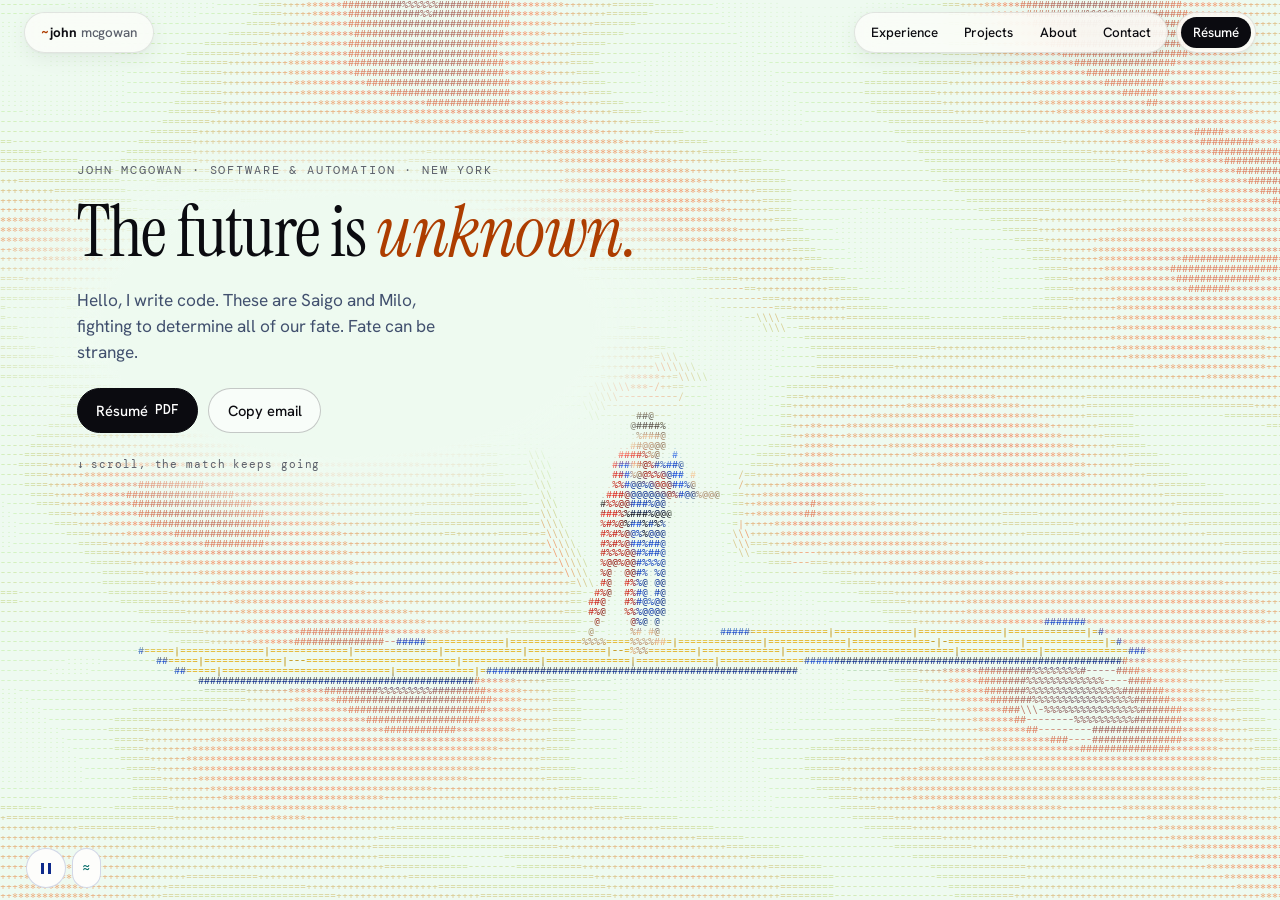
==== index.html @ a9157eed "Midway check in!" ====
<!doctype html>
<html lang="en">
<head>
<meta charset="utf-8">
<meta name="viewport" content="width=device-width, initial-scale=1, viewport-fit=cover">
<meta name="color-scheme" content="light">
<meta name="theme-color" content="#eefaf0">
<title>John McGowan</title>
<meta name="description" content="John McGowan, software and automation in New York: trading-operations and Salesforce automation at a wealth manager, plus web apps, data science and simulations.">
<meta property="og:title" content="John McGowan">
<meta property="og:description" content="Software and automation for people who move money, plus web apps, data science, and a judo match decided by baccarat.">
<meta property="og:type" content="website">
<link rel="icon" href="data:image/svg+xml,%3Csvg xmlns=%27http://www.w3.org/2000/svg%27 viewBox=%270 0 32 32%27%3E%3Crect width=%2732%27 height=%2732%27 fill=%27%23EEFAF0%27/%3E%3Ctext x=%2716%27 y=%2726%27 font-family=%27monospace%27 font-size=%2730%27 font-weight=%27700%27 fill=%27%23FF5A1F%27 text-anchor=%27middle%27%3E~%3C/text%3E%3C/svg%3E">
<link rel="preconnect" href="https://fonts.googleapis.com">
<link rel="preconnect" href="https://fonts.gstatic.com" crossorigin>
<link rel="stylesheet" href="https://fonts.googleapis.com/css2?family=Instrument+Serif:ital@0;1&family=DM+Mono:wght@300;400;500&family=Hanken+Grotesk:wght@400;500;700&display=swap">

<style>
  :root{
    padding-top:env(safe-area-inset-top,0px);
    padding-bottom:env(safe-area-inset-bottom,0px);

    /* Tilde — brand tokens */
    --pool:#eefaf0;
    --paper:#fdfdfb;
    --ink:#0e2a8c;
    --tang:#ff5a1f;
    --chrome:#ffc93c;
    --aqua:#12c6c0;
    --lime:#7bdd2e;
    --slate:#5a6a87;
    --tang-ink:#ad3d00;
    --aqua-ink:#0a6f6c;
    --lime-ink:#4f9c18;
    --hair:rgba(14,42,140,.18);
    --scrim:rgba(253,253,251,.86);
    --read:#41506e;

    --disp:"Instrument Serif",ui-serif,Georgia,serif;
    --body:"Hanken Grotesk",system-ui,-apple-system,Segoe UI,sans-serif;
    --mono:"DM Mono",ui-monospace,SFMono-Regular,Menlo,monospace;

    --ease:cubic-bezier(.16,.84,.24,1);
  }

  *,*::before,*::after{box-sizing:border-box}
  /* the document itself never scrolls: Safari 26 draws whatever the root
     scroller has under its translucent toolbar, so the site scrolls inside
     #scroller instead, and all the toolbar can ever show is this colour */
  html{color-scheme:light;height:100%;overflow:hidden;background:var(--ground,#eefaf0)}
  body{
    margin:0;height:100%;overflow:hidden;
    background:var(--ground,#eefaf0);color:var(--ink);
    font-family:var(--body);font-size:clamp(14px,1vw,16px);line-height:1.5;
    -webkit-font-smoothing:antialiased;
  }
  [hidden]{display:none!important}
  :focus-visible{outline:2.5px solid var(--tang);outline-offset:3px;border-radius:2px}
  .sr{position:absolute;width:1px;height:1px;overflow:hidden;clip-path:inset(50%);white-space:nowrap}

  /* ── the water: full screen at the top of the page, shrinking to a
       strip pinned there as you scroll (the clip is set from the script) ── */
  /* the canvas takes no pointer events, so a wheel or a swipe over it
     reaches the scroller underneath; the ripples listen on the window */
  #water{position:fixed;top:0;left:0;width:100%;height:100%;display:block;z-index:3;pointer-events:none;background:var(--ground,#eefaf0)}
  #scroller{position:fixed;inset:0;z-index:1;overflow-y:auto;overflow-x:hidden;-webkit-overflow-scrolling:touch}
  #scroller:focus{outline:none}
  #intro{display:block}

  /* ── the page's own type and surfaces, on white under the strip ── */
  :root{
    --text:#0b0b10;
    --text-2:#5b606b;
    --line:rgba(11,11,16,.1);
    --card:#f4f5f3;
    --serif:"Instrument Serif",ui-serif,Georgia,serif;
    --strip:140px;
    /* the two lines the results chart is about, validated as a pair */
    --c-cnn:#d4500f;
    --c-res:#1f3fbf;
    --c-mute:#b4b8bf;
    /* NCAA wrestlers wear red and green */
    --red:#c8322b;
    --green:#2f8f3a;
  }
  #scroller{scroll-padding-top:calc(var(--strip) + 20px);scroll-behavior:smooth}
  @media (prefers-reduced-motion:reduce){ #scroller{scroll-behavior:auto} }

  .skip{
    position:fixed;z-index:10;left:12px;top:12px;transform:translateY(-200%);
    background:var(--text);color:#fff;padding:.7em 1.1em;border-radius:999px;
    font-weight:600;text-decoration:none;transition:transform .2s var(--ease);
  }
  .skip:focus{transform:none}

  /* ── the landing: who, the line, what I do, two ways in, and a cue,
       beside the bout. It can't live inside #intro — the water canvas sits
       above the scroller — so it stays fixed and the script moves it with
       the scroll. Only the buttons take the pointer. ── */
  .hero{
    position:fixed;z-index:4;left:clamp(16px,6vw,96px);top:max(92px,18vh);margin:0;
    width:min(580px,44vw);pointer-events:none;color:var(--text);will-change:transform,opacity;
  }
  /* a still patch of water behind the words, so they never fight the swell */
  .hero::before{
    content:"";position:absolute;z-index:-1;inset:-14% -18% -16% -22%;
    background:radial-gradient(closest-side,var(--ground,#eefaf0) 62%,rgba(238,250,240,0));
  }
  .hero .who{
    font-family:var(--mono);font-size:.72rem;letter-spacing:.16em;text-transform:uppercase;
    color:var(--text-2);margin:0 0 1.1rem;
  }
  .hero h1{
    font-family:var(--serif);font-weight:400;font-size:clamp(2.7rem,5.6vw,5.4rem);
    line-height:.98;letter-spacing:-.02em;margin:0;text-wrap:balance;
  }
  .hero h1 em{color:var(--tang-ink)}
  .hero h1 .nw{white-space:nowrap}
  .hero .sub{
    margin:1.3rem 0 0;max-width:38ch;font-size:clamp(1rem,1.35vw,1.15rem);line-height:1.5;
    color:var(--read);text-shadow:0 0 10px var(--ground,#eefaf0),0 0 3px var(--ground,#eefaf0);
  }
  .hero .actions{pointer-events:auto;margin-top:1.4rem}
  .hero .cue{
    text-shadow:0 0 8px var(--ground,#eefaf0);display:inline-flex;align-items:center;gap:.6em;margin-top:1.4rem;
    font-family:var(--mono);font-size:.7rem;letter-spacing:.08em;color:var(--text-2);
  }
  .hero .cue i{font-style:normal;display:inline-block;animation:nudge 2.2s var(--ease) infinite}
  @keyframes nudge{0%,100%{transform:translateY(0)}50%{transform:translateY(4px)}}
  @media (prefers-reduced-motion:reduce){ .hero .cue i{animation:none} }
  @media (max-width:720px){
    .hero{left:16px;right:16px;width:auto;top:max(80px,10vh)}
    .hero .sub{max-width:none;font-size:.98rem}
    .hero .cue{display:none}
  }

  /* ── the bar: name and sections, floating over the strip ── */
  .bar{
    position:fixed;z-index:6;left:0;right:0;top:calc(env(safe-area-inset-top,0px) + 12px);
    display:flex;justify-content:space-between;align-items:center;gap:8px;
    padding:0 clamp(12px,2vw,24px);pointer-events:none;
  }
  .bar .pill{pointer-events:auto}
  .bar-r{display:flex;gap:8px;align-items:center}
  .pill{
    display:flex;align-items:center;gap:2px;padding:4px;border-radius:999px;
    background:rgba(253,253,251,.8);border:1px solid var(--line);
    -webkit-backdrop-filter:saturate(1.6) blur(14px);backdrop-filter:saturate(1.6) blur(14px);
    box-shadow:0 1px 2px rgba(11,11,16,.04),0 6px 20px rgba(11,11,16,.06);
  }
  .pill a{
    font-size:.84rem;font-weight:500;color:var(--text);text-decoration:none;
    padding:.42em .9em;border-radius:999px;transition:background .18s,color .18s;
  }
  .pill a:hover{background:rgba(11,11,16,.06)}
  .pill a[aria-current="true"]{background:var(--text);color:#fff}
  .pill .me{font-weight:700;letter-spacing:-.01em}
  .pill .me .t{color:var(--tang-ink);font-family:var(--mono);font-weight:500;margin-right:.1em}
  .pill .me .full{font-weight:500;color:var(--text-2)}
  .pill.cv a{background:var(--text);color:#fff}
  .pill.cv a:hover{background:#26262e}
  @media (max-width:860px){ .pill.cv{display:none} }
  @media (max-width:540px){ .pill .me .full{display:none} }
  @media (max-width:420px){ .pill a{padding:.42em .62em;font-size:.78rem} }

  /* ── the site ── */
  #site{position:relative;z-index:1;background:#fff;color:var(--text)}
  #site:focus{outline:none}
  .wrap{width:min(1120px,100%);margin:0 auto;padding:0 clamp(16px,4vw,40px)}
  .station{padding-top:clamp(72px,10vw,136px)}
  .eyebrow{
    font-family:var(--mono);font-size:.72rem;letter-spacing:.16em;text-transform:uppercase;
    color:var(--text-2);margin:0 0 1rem;
  }
  h2{
    font-family:var(--serif);font-weight:400;font-size:clamp(2.3rem,5vw,4.1rem);
    line-height:1;letter-spacing:-.02em;margin:0;max-width:20ch;text-wrap:balance;
  }
  h2 em{color:var(--text-2)}
  a{color:inherit}

  /* the opening statement: the first sentence in ink, the rest quieter */
  .lede{
    margin:0;max-width:32ch;font-size:clamp(1.55rem,3.3vw,2.6rem);line-height:1.22;
    font-weight:500;letter-spacing:-.022em;color:var(--text-2);text-wrap:pretty;
  }
  .lede b{color:var(--text);font-weight:500}

  /* proof: four numbers, each with what it measures right under it */
  .proof{
    list-style:none;margin:clamp(36px,5vw,64px) 0 0;padding:0;display:grid;gap:12px;
    grid-template-columns:repeat(4,minmax(0,1fr));
  }
  @media (max-width:960px){ .proof{grid-template-columns:repeat(2,minmax(0,1fr))} }
  @media (max-width:420px){ .proof{grid-template-columns:minmax(0,1fr)} }
  .proof li{background:var(--card);border-radius:22px;padding:22px 22px 24px;display:flex;flex-direction:column;gap:8px}
  .proof b{font-size:clamp(2.2rem,3.6vw,3rem);font-weight:600;letter-spacing:-.035em;line-height:1}
  .proof b small{font-size:.5em;font-weight:600;letter-spacing:-.01em;margin-left:.1em;color:var(--text-2)}
  .proof span{font-size:.92rem;line-height:1.45;color:var(--read)}
  .proof i{font-style:normal;font-family:var(--mono);font-size:.64rem;letter-spacing:.1em;text-transform:uppercase;color:var(--text-2);margin-top:auto;padding-top:6px}

  /* ── cards: a job or a project, copy and picture side by side, then
       what's inside ── */
  .stack-list{display:grid;gap:clamp(20px,3vw,32px);margin-top:clamp(28px,5vw,56px)}
  .proj{
    background:var(--card);border-radius:clamp(20px,3vw,32px);
    padding:clamp(24px,4.5vw,56px);container-type:inline-size;
  }
  .proj-top{display:grid;grid-template-columns:minmax(0,1fr) minmax(0,1fr);gap:clamp(24px,4vw,56px);align-items:center}
  .proj-top.solo{grid-template-columns:minmax(0,1fr)}
  @container (max-width:760px){ .proj-top{grid-template-columns:minmax(0,1fr)} }
  .meta{
    display:flex;flex-wrap:wrap;gap:.4em .8em;align-items:center;margin:0 0 1.1rem;
    font-family:var(--mono);font-size:.7rem;letter-spacing:.12em;text-transform:uppercase;color:var(--text-2);
  }
  .meta .n{color:var(--text)}
  .live{display:inline-flex;align-items:center;gap:.45em;color:var(--lime-ink)}
  .live::before{content:"";width:7px;height:7px;border-radius:50%;background:var(--lime);box-shadow:0 0 0 3px rgba(123,221,46,.22)}
  .proj h3{
    font-family:var(--serif);font-weight:400;font-size:clamp(2.6rem,6vw,5rem);
    line-height:.95;letter-spacing:-.025em;margin:0;text-wrap:balance;
  }
  .proj .role{margin:.55rem 0 0;font-size:1rem;font-weight:600;letter-spacing:-.01em}
  .proj .role span{font-weight:400;color:var(--text-2)}
  .proj .line{
    margin:.7rem 0 0;max-width:26ch;font-size:clamp(1.25rem,2.2vw,1.6rem);
    line-height:1.25;font-weight:500;letter-spacing:-.015em;text-wrap:balance;
  }
  .proj .body{margin:1rem 0 0;max-width:48ch;font-size:1rem;line-height:1.6;color:var(--read)}
  .actions{display:flex;flex-wrap:wrap;gap:10px;margin-top:1.6rem}
  .btn{
    display:inline-flex;align-items:center;gap:.45em;font:inherit;font-size:.92rem;font-weight:500;
    padding:.72em 1.25em;border-radius:999px;cursor:pointer;text-decoration:none;
    background:var(--text);color:#fff;border:1px solid var(--text);min-height:44px;
    transition:transform .18s var(--ease),background .18s,color .18s;
  }
  .btn:hover{transform:translateY(-1px);background:#26262e}
  .btn.ghost{background:rgba(255,255,255,.6);color:var(--text);border-color:rgba(11,11,16,.22)}
  .btn.ghost:hover{background:rgba(11,11,16,.05)}
  .btn .arr{font-family:var(--mono);font-size:.85em}
  .btn[data-copied]{background:var(--lime-ink);border-color:var(--lime-ink);color:#fff}

  .facts{
    list-style:none;margin:clamp(28px,4vw,48px) 0 0;padding:clamp(20px,3vw,28px) 0 0;
    border-top:1px solid var(--line);display:grid;gap:22px clamp(20px,3vw,36px);
    grid-template-columns:repeat(4,minmax(0,1fr));
  }
  .facts.three{grid-template-columns:repeat(3,minmax(0,1fr))}
  @container (max-width:900px){ .facts,.facts.three{grid-template-columns:repeat(2,minmax(0,1fr))} }
  @container (max-width:480px){ .facts,.facts.three{grid-template-columns:minmax(0,1fr)} }
  .facts b{display:block;font-size:.95rem;font-weight:700;letter-spacing:-.01em;margin-bottom:.3rem}
  .facts span{display:block;font-size:.9rem;line-height:1.5;color:var(--read)}
  /* what was built, then what it bought */
  .case .win{margin-top:.4rem;color:var(--text);font-weight:600}
  .stack{margin:22px 0 0;display:flex;flex-wrap:wrap;gap:6px;list-style:none;padding:0}
  .stack li{
    font-family:var(--mono);font-size:.68rem;letter-spacing:.04em;color:var(--text-2);
    padding:.35em .75em;border-radius:999px;border:1px solid var(--line);background:#fff;
  }
  .note{margin:18px 0 0;font-size:.88rem;line-height:1.55;color:var(--read);max-width:80ch}
  .note b{color:var(--text)}

  /* ── the Orion → Salesforce sync, drawn as boxes and wires ── */
  .flow{
    margin:0;justify-self:stretch;background:#fff;border-radius:24px;padding:22px;
    box-shadow:0 0 0 1px var(--line);display:grid;gap:14px;
  }
  .flow-row{display:grid;grid-template-columns:auto minmax(28px,1fr) auto minmax(28px,1fr) auto;align-items:center}
  .node{border-radius:14px;padding:12px 14px;border:1px solid var(--line);background:var(--card);text-align:center}
  .node b{display:block;font-size:.95rem;letter-spacing:-.01em}
  .node span{display:block;font-family:var(--mono);font-size:.6rem;letter-spacing:.08em;color:var(--text-2);margin-top:2px}
  .node.mid{background:var(--text);color:#fff;border-color:var(--text)}
  .node.mid span{color:rgba(255,255,255,.65)}
  .wire{position:relative;height:2px;background:repeating-linear-gradient(90deg,var(--c-mute) 0 4px,transparent 4px 8px);margin:0 6px}
  .wire::after{content:"";position:absolute;right:-2px;top:-4px;border:5px solid transparent;border-left:7px solid var(--c-mute);border-right:0}
  .wire i{position:absolute;top:-3px;left:0;width:8px;height:8px;border-radius:50%;background:var(--aqua);box-shadow:0 0 0 2px #fff;animation:packet 2.6s linear infinite}
  .wire.b i{animation-delay:1.3s;background:var(--tang)}
  @keyframes packet{from{left:0}to{left:calc(100% - 8px)}}
  @media (prefers-reduced-motion:reduce){ .wire i{animation:none;left:calc(50% - 4px)} }
  .still .wire i,.still .hero .cue i{animation-play-state:paused}
  .steps{display:flex;flex-wrap:wrap;gap:6px;justify-content:center}
  .steps span{font-family:var(--mono);font-size:.64rem;letter-spacing:.06em;padding:.3em .7em;border-radius:999px;background:var(--card);color:var(--text-2)}
  .flow figcaption{display:flex;justify-content:space-between;gap:12px;flex-wrap:wrap;font-family:var(--mono);font-size:.64rem;letter-spacing:.06em;color:var(--text-2);border-top:1px solid var(--line);padding-top:12px}
  .flow figcaption b{color:var(--text);font-weight:500}
  @container (max-width:420px){
    .flow-row{grid-template-columns:minmax(0,1fr);gap:0;justify-items:stretch}
    .wire{width:2px;height:26px;margin:4px auto;background:repeating-linear-gradient(180deg,var(--c-mute) 0 4px,transparent 4px 8px)}
    .wire::after{right:-4px;top:auto;bottom:-3px;border:5px solid transparent;border-top:7px solid var(--c-mute);border-bottom:0}
    .wire i{left:-3px;animation-name:packetv}
  }
  @keyframes packetv{from{top:0}to{top:calc(100% - 8px)}}

  /* ── the rest of the experience, one row each ── */
  .xp{list-style:none;margin:clamp(20px,3vw,32px) 0 0;padding:0}
  .xp li{display:grid;grid-template-columns:minmax(150px,.9fr) minmax(0,2.4fr);gap:8px 32px;padding:24px 4px;border-top:1px solid var(--line)}
  .xp li:last-child{border-bottom:1px solid var(--line)}
  .xp .when{font-family:var(--mono);font-size:.7rem;letter-spacing:.08em;color:var(--text-2);padding-top:.3em}
  .xp h3{font-size:1.15rem;font-weight:700;letter-spacing:-.015em;margin:0}
  .xp .r{margin:.15rem 0 0;color:var(--text-2);font-size:.95rem}
  .xp p.d{margin:.6rem 0 0;line-height:1.55;color:var(--read);max-width:68ch}
  .xp .badge{display:inline-block;margin-left:.5em;font-family:var(--mono);font-size:.6rem;letter-spacing:.1em;text-transform:uppercase;padding:.25em .6em;border-radius:999px;background:rgba(255,201,60,.28);color:#7a5600;vertical-align:2px}
  @media (max-width:720px){ .xp li{grid-template-columns:minmax(0,1fr)} }

  /* ── Ninth Circle, drawn small: the For You feed, in its own colours ── */
  .nc{
    margin:0;justify-self:center;width:min(100%,380px);color:#ecebe6;
    background:#08080a;border-radius:26px;padding:18px 18px 8px;
    box-shadow:0 30px 60px -24px rgba(11,11,16,.45),0 0 0 1px rgba(11,11,16,.9);
    font-size:13px;
  }
  .nc-top{display:flex;justify-content:space-between;align-items:baseline;padding:2px 2px 14px;border-bottom:1px solid rgba(236,235,230,.1)}
  .nc-mark{font-family:var(--serif);font-size:1.35rem;letter-spacing:-.01em}
  .nc-tabs{display:flex;gap:12px;font-family:var(--mono);font-size:.62rem;letter-spacing:.14em;text-transform:uppercase;color:#8d8c85}
  .nc-tabs b{color:#ecebe6;font-weight:500}
  .nc-day{font-family:var(--mono);font-size:.6rem;letter-spacing:.16em;color:#8d8c85;margin:14px 2px 4px}
  .nc-item{display:grid;grid-template-columns:74px minmax(0,1fr);gap:14px;padding:12px 2px;border-bottom:1px solid rgba(236,235,230,.08)}
  .nc-item:last-of-type{border-bottom:0}
  .nc-item svg{display:block;width:74px;height:74px;border-radius:5px}
  .nc-who{margin:0;font-family:var(--mono);font-size:.58rem;letter-spacing:.16em;text-transform:uppercase;color:#8d8c85}
  .nc-who b{color:var(--chrome);font-weight:500}
  .nc-t{margin:.3rem 0 0;font-size:1rem;font-weight:700;letter-spacing:-.01em;line-height:1.15}
  .nc-a{margin:.1rem 0 0;color:#a9a8a0}
  .nc-row{display:flex;align-items:center;gap:10px;margin-top:.45rem}
  .nc-fav{font-family:var(--mono);font-size:.62rem;color:#a9a8a0;white-space:nowrap;overflow:hidden;text-overflow:ellipsis}
  .nc-fav::before{content:"\266B  ";color:var(--lime)}
  /* stars: a dim row, a lit row clipped to the rating, and for the one you
     can rate, a transparent range input on top doing all the work */
  .stars{position:relative;display:inline-block;font-size:15px;letter-spacing:2px;line-height:1;color:#3a3a36;white-space:nowrap}
  .stars::before{content:"\2605\2605\2605\2605\2605"}
  .stars .lit{position:absolute;inset:0 auto 0 0;overflow:hidden;color:var(--chrome);width:calc(var(--r,0) * 10%)}
  .stars .lit::before{content:"\2605\2605\2605\2605\2605"}
  .stars input{position:absolute;inset:-8px -4px;width:calc(100% + 8px);opacity:0;cursor:pointer;margin:0}
  .stars:focus-within{outline:2px solid var(--chrome);outline-offset:4px;border-radius:3px}
  .nc-val{font-family:var(--mono);font-size:.68rem;color:var(--chrome);min-width:2.2em}
  .nc-cap{margin:6px 2px 6px;padding-top:10px;border-top:1px solid rgba(236,235,230,.08);font-family:var(--mono);font-size:.6rem;letter-spacing:.06em;color:#8d8c85}

  /* ── wrestlELO: a scoreboard running the expected-score formula ── */
  .elo{
    margin:0;justify-self:center;width:min(100%,420px);background:#fff;border-radius:24px;
    padding:20px;box-shadow:0 0 0 1px var(--line),0 24px 50px -30px rgba(11,11,16,.35);
  }
  .elo-head{display:flex;justify-content:space-between;align-items:baseline;font-family:var(--mono);font-size:.62rem;letter-spacing:.14em;text-transform:uppercase;color:var(--text-2);margin-bottom:14px}
  .corner{display:grid;grid-template-columns:auto minmax(0,1fr) auto;align-items:center;gap:12px;padding:10px 0}
  .corner + .corner{border-top:1px solid var(--line)}
  .band{width:12px;height:34px;border-radius:4px;background:var(--red)}
  .corner.g .band{background:var(--green)}
  .corner label{display:block;font-size:.8rem;font-weight:600}
  .corner label span{font-weight:400;color:var(--text-2)}
  .corner input[type=range]{width:100%;margin:.35rem 0 0;accent-color:var(--red)}
  .corner.g input[type=range]{accent-color:var(--green)}
  .corner output{font-size:1.6rem;font-weight:600;letter-spacing:-.03em;font-variant-numeric:tabular-nums;min-width:3.2ch;text-align:right}
  .odds{margin-top:12px}
  .odds-bar{display:flex;height:12px;border-radius:999px;overflow:hidden;gap:2px;background:#fff}
  .odds-bar i{display:block;background:var(--red);transition:flex-grow .25s var(--ease)}
  .odds-bar i + i{background:var(--green)}
  .odds-txt{display:flex;justify-content:space-between;margin-top:8px;font-size:.92rem}
  .odds-txt b{font-weight:600;font-variant-numeric:tabular-nums}
  .formula{margin:14px 0 0;padding:10px 12px;border-radius:12px;background:var(--card);font-family:var(--mono);font-size:.7rem;line-height:1.6;color:var(--text-2);overflow-x:auto;white-space:nowrap}
  .formula b{color:var(--text);font-weight:500}
  .elo figcaption{margin-top:10px;font-family:var(--mono);font-size:.6rem;letter-spacing:.06em;color:var(--text-2)}

  /* ── wrestlELO's math: four steps, typeset in MathML ── */
  .math{margin-top:clamp(28px,4vw,48px);background:#fff;border-radius:24px;padding:clamp(20px,3.5vw,36px);box-shadow:0 0 0 1px var(--line)}
  .math h4{font-family:var(--serif);font-weight:400;font-size:clamp(1.8rem,3.4vw,2.4rem);letter-spacing:-.015em;line-height:1;margin:0}
  .math-lede{display:block;margin:.6rem 0 0;max-width:62ch;color:var(--read);font-size:.95rem;line-height:1.55}
  /* collapsed by default: the heading and its one line are the button */
  .math summary{list-style:none;cursor:pointer;display:flex;align-items:flex-start;justify-content:space-between;gap:16px;border-radius:12px}
  .math summary::-webkit-details-marker{display:none}
  .math summary:focus-visible{outline:2px solid var(--text);outline-offset:6px}
  .math-tog{
    flex:none;display:inline-flex;align-items:center;gap:.5em;margin-top:.3rem;padding:.45em .9em;border-radius:99px;
    box-shadow:0 0 0 1px var(--line);font-family:var(--mono);font-size:.66rem;letter-spacing:.08em;color:var(--text);
    transition:background .2s var(--ease);
  }
  .math-tog i,.math-tog b{font-style:normal;font-weight:400}
  .math-tog b,.math[open] .math-tog i{display:none}
  .math[open] .math-tog b{display:inline}
  .math-tog::after{content:"";width:.5em;height:.5em;border:solid currentColor;border-width:0 1.5px 1.5px 0;transform:translateY(-.15em) rotate(45deg);transition:transform .25s var(--ease)}
  .math[open] .math-tog::after{transform:translateY(.1em) rotate(-135deg)}
  .math summary:hover .math-tog{background:var(--card)}
  @container (max-width:480px){ .math summary{flex-direction:column} }
  .eqs{list-style:none;margin:clamp(18px,3vw,28px) 0 0;padding:0;display:grid;gap:clamp(18px,3vw,28px) clamp(20px,4vw,48px);grid-template-columns:repeat(2,minmax(0,1fr))}
  @container (max-width:760px){ .eqs{grid-template-columns:minmax(0,1fr)} }
  .eqs li{border-top:1px solid var(--line);padding-top:16px;min-width:0}
  .eq-k{display:flex;align-items:center;gap:.6em;margin:0;font-family:var(--mono);font-size:.66rem;letter-spacing:.14em;text-transform:uppercase;color:var(--text-2)}
  .eq-k span{display:grid;place-items:center;width:1.9em;height:1.9em;border-radius:50%;background:var(--text);color:#fff;font-size:.9em;letter-spacing:0}
  .eqs math{font-size:1.3rem;margin:.9rem 0 .7rem;padding:.4rem 0;overflow-x:auto;overflow-y:hidden;color:var(--text);font-family:"STIX Two Math","Cambria Math","Latin Modern Math",math,serif}
  .eqs li > p:not(.eq-k){margin:.4rem 0 0;font-size:.9rem;line-height:1.55;color:var(--read)}
  .eqs i{font-family:var(--serif);font-size:1.12em;color:var(--text)}
  .ex{background:var(--card);border-radius:12px;padding:10px 12px;color:var(--text)!important}
  .ex b{font-variant-numeric:tabular-nums}
  .ex select{font:inherit;font-weight:600;color:var(--text);background:#fff;border:1px solid rgba(11,11,16,.2);border-radius:8px;padding:.15em .4em;margin:0 .1em}

  /* ── the small-data study: accuracy against examples per class ── */
  .chart{
    margin:0;justify-self:stretch;background:#fff;border-radius:24px;padding:18px 18px 12px;
    box-shadow:0 0 0 1px var(--line);position:relative;
  }
  .chart-title{margin:0;font-size:.95rem;font-weight:600;letter-spacing:-.01em}
  .chart-sub{margin:.15rem 0 0;font-size:.8rem;color:var(--text-2)}
  .legend{display:flex;flex-wrap:wrap;gap:6px 14px;margin:10px 0 2px;padding:0;list-style:none;font-size:.78rem;color:var(--text-2)}
  .legend li{display:flex;align-items:center;gap:6px}
  .legend i{width:14px;height:2px;border-radius:2px;background:var(--k)}
  .chart svg{display:block;width:100%;height:auto;overflow:visible;touch-action:pan-y}
  .chart .grid line{stroke:#e7e8ea;stroke-width:1}
  .chart .ax text{font-family:var(--mono);font-size:10px;fill:#6b7079}
  .chart .ln{fill:none;stroke-width:2;stroke-linejoin:round;stroke-linecap:round}
  .chart .ln.mute{stroke:var(--c-mute);stroke-width:1.5}
  .chart .dot{stroke:#fff;stroke-width:2}
  .chart .lab{font-family:var(--body);font-size:11px;font-weight:600;fill:var(--text)}
  .chart .ann{font-family:var(--body);font-size:10.5px;fill:var(--text-2)}
  .chart .xh{stroke:#9aa0a8;stroke-width:1}
  .tip{
    position:absolute;pointer-events:none;background:var(--text);color:#fff;border-radius:10px;
    padding:8px 10px;font-size:.74rem;line-height:1.45;min-width:150px;opacity:0;transform:translateY(4px);
    transition:opacity .12s,transform .12s;box-shadow:0 10px 24px -10px rgba(11,11,16,.5);
  }
  .tip.on{opacity:1;transform:none}
  .tip b{display:block;font-weight:600;margin-bottom:2px}
  .tip span{display:flex;align-items:center;gap:6px;justify-content:space-between}
  .tip span i{width:8px;height:8px;border-radius:50%;background:var(--k);flex:none}
  .tip span em{font-style:normal;margin-right:auto}
  .chart details{margin-top:8px;font-size:.78rem;color:var(--text-2)}
  .chart summary{cursor:pointer;font-family:var(--mono);font-size:.64rem;letter-spacing:.08em;padding:4px 0}
  .chart table{width:100%;border-collapse:collapse;margin-top:6px;font-variant-numeric:tabular-nums}
  .chart th,.chart td{text-align:right;padding:4px 6px;border-bottom:1px solid var(--line)}
  .chart th:first-child,.chart td:first-child{text-align:left}

  /* ── Zob: the terminal sits under the copy, full width ── */
  .proj .term{margin-top:clamp(24px,3vw,36px)}
  /* beside the copy, like the other cards' pictures; the terminal sizes
     itself to its own column, so there it stacks: Zob on top, the fields
     in two columns under him */
  .proj-top .term{margin-top:0;container-type:inline-size;width:100%;max-width:460px;justify-self:center}

  /* ── also built: one row each; rows without a public link aren't links ── */
  .more{margin-top:clamp(56px,8vw,96px)}
  .more h3{font-size:1.05rem;font-weight:700;letter-spacing:-.01em;margin:0 0 .4rem}
  .rows{list-style:none;margin:0;padding:0}
  .rows li{border-top:1px solid var(--line)}
  .rows li:last-child{border-bottom:1px solid var(--line)}
  .rows .row{
    display:grid;grid-template-columns:minmax(140px,.8fr) minmax(0,2.2fr) minmax(0,1fr) 1.2em;
    gap:16px;align-items:baseline;padding:18px 4px;text-decoration:none;transition:background .18s,padding .25s var(--ease);
  }
  .rows a.row:hover{background:var(--card);padding-left:14px;padding-right:14px}
  .rows .nm{font-weight:700;letter-spacing:-.01em}
  .rows .ds{color:var(--read);line-height:1.45}
  .rows .tk{font-family:var(--mono);font-size:.68rem;color:var(--text-2);letter-spacing:.04em}
  .rows .go{font-family:var(--mono);font-size:.8rem;color:var(--text-2);transition:transform .2s var(--ease),color .2s}
  .rows a.row:hover .go{transform:translate(2px,-2px);color:var(--tang-ink)}
  @media (max-width:720px){
    .rows .row{grid-template-columns:minmax(0,1fr) auto;gap:4px 12px}
    .rows .ds,.rows .tk{grid-column:1 / -1}
    .rows .go{grid-row:1;grid-column:2}
  }

  /* ── about: prose beside a fact sheet ── */
  .about{display:grid;grid-template-columns:minmax(0,1.25fr) minmax(0,1fr);gap:clamp(28px,5vw,72px);margin-top:clamp(28px,5vw,52px);align-items:start}
  @media (max-width:860px){ .about{grid-template-columns:minmax(0,1fr)} }
  .about .prose p{margin:0;font-size:clamp(1.05rem,1.5vw,1.2rem);line-height:1.6;color:var(--read);max-width:56ch}
  .about .prose p + p{margin-top:1rem}
  .about .prose b{color:var(--text);font-weight:600}
  .sheet{margin:0;background:var(--card);border-radius:22px;padding:6px 22px}
  .sheet div{padding:14px 0;border-top:1px solid var(--line)}
  .sheet div:first-child{border-top:0}
  .sheet dt{font-family:var(--mono);font-size:.64rem;letter-spacing:.14em;text-transform:uppercase;color:var(--text-2)}
  .sheet dd{margin:.35rem 0 0;font-size:.92rem;line-height:1.5}
  .sheet dd small{display:block;color:var(--text-2);font-size:.86rem}

  /* ── now: four short columns ── */
  .now{
    list-style:none;margin:clamp(28px,5vw,52px) 0 0;padding:0;display:grid;gap:12px;
    grid-template-columns:repeat(auto-fit,minmax(230px,1fr));
  }
  .now li{background:var(--card);border-radius:22px;padding:24px 24px 26px}
  .now .k{
    display:flex;align-items:center;gap:.55em;margin:0 0 .9rem;
    font-family:var(--mono);font-size:.68rem;letter-spacing:.14em;text-transform:uppercase;color:var(--text-2);
  }
  .now .k::before{content:"";width:8px;height:8px;border-radius:2px;background:var(--dot,var(--aqua))}
  .now p{margin:0;font-size:1.06rem;line-height:1.45;letter-spacing:-.008em}
  .stamp{margin:14px 0 0;font-family:var(--mono);font-size:.66rem;letter-spacing:.06em;color:var(--text-2)}

  /* ── contact ── */
  /* one compact row: the ask on the left, the ways in on the right. The
     address itself never appears as text, see the script */
  .hello-row{display:flex;flex-wrap:wrap;align-items:flex-end;justify-content:space-between;gap:20px 40px}
  .hello h2{font-size:clamp(2.2rem,4.6vw,3.4rem);max-width:none}
  .hello .said{margin:.8rem 0 0;max-width:46ch;font-size:1rem;line-height:1.5;color:var(--read)}
  .hello .actions{margin:0}

  /* ── colophon ── */
  .colo{
    margin-top:clamp(48px,6vw,80px);padding:28px 0 calc(96px + env(safe-area-inset-bottom,0px));
    border-top:1px solid var(--line);display:flex;flex-wrap:wrap;justify-content:space-between;gap:12px 32px;
    font-size:.84rem;line-height:1.55;color:var(--text-2);
  }
  .colo p{margin:0;max-width:62ch}

  .sr-live{position:absolute;width:1px;height:1px;overflow:hidden;clip-path:inset(50%);white-space:nowrap}

  /* ── zob: a green-screen terminal inside the project ─ */
  .term{
    --g:#39ff6a; --gd:#23a54a; --gl:rgba(57,255,106,.3); --bg:#050a06;
    position:relative;overflow:hidden;margin-top:1.1rem;
    background:var(--bg);color:var(--g);border:1.5px solid var(--gl);border-radius:10px;
    font-family:var(--mono);font-size:.72rem;line-height:1.35;font-variant-numeric:tabular-nums;
    text-shadow:0 0 6px rgba(57,255,106,.45);
  }
  /* scanlines, over everything and under nothing interactive */
  .term::after{
    content:"";position:absolute;inset:0;pointer-events:none;
    background:repeating-linear-gradient(0deg,rgba(0,0,0,.24) 0 1px,transparent 1px 3px);
  }
  .term button{
    font:inherit;color:var(--g);background:transparent;border:0;cursor:pointer;
    padding:.1em .4em;border-radius:2px;text-shadow:inherit;
  }
  .term button:hover{background:rgba(57,255,106,.16)}
  .term button[aria-pressed="true"],.term button[aria-expanded="true"]{background:var(--g);color:var(--bg);text-shadow:none}
  .term .k{color:var(--gd);font-size:.62rem;letter-spacing:.14em}
  .tbar{
    display:flex;justify-content:space-between;align-items:center;gap:1em;
    padding:.45em .8em;border-bottom:1px solid var(--gl);color:var(--gd);
  }
  .tbar > span{overflow:hidden;text-overflow:ellipsis;white-space:nowrap}
  .tbar button{flex:none}
  .tgrid{display:grid;grid-template-columns:auto minmax(0,1fr) minmax(0,1fr);border-bottom:1px solid var(--gl)}
  .zart{
    grid-row:1 / span 4;margin:0;padding:.8em 1.2em;border-right:1px solid var(--gl);
    font:inherit;line-height:1.2;white-space:pre;display:flex;align-items:center;
  }
  .tc{display:flex;flex-direction:column;gap:.1em;min-width:0;padding:.45em .8em;border-bottom:1px solid var(--gl)}
  .tc.l{border-right:1px solid var(--gl)}
  .tc.end{border-bottom:0}
  .tc .v{white-space:nowrap;overflow:hidden;text-overflow:ellipsis}
  .tc .big{font-size:2.3rem;line-height:1.05}
  .tc[data-won="false"] .v{opacity:.35}
  .tctl{display:flex;flex-wrap:wrap;gap:.35em 1.4em;padding:.5em .8em}
  .tctl .k{margin-right:.5em}
  .zenv{border-top:1px solid var(--gl);padding:.6em .8em .8em}
  .zh{display:flex;justify-content:space-between;gap:1em;margin:0 0 .4em;color:var(--gd)}
  #z-chart{display:block;width:100%;height:120px}
  .zkey{margin:.4em 0 .5em;color:var(--gd);font-size:.62rem}
  .zlog{margin:0;padding-top:.5em;border-top:1px dashed var(--gl);font:inherit;white-space:pre;overflow-x:auto;min-height:8.2em}
  @container (max-width:520px){
    .tgrid{grid-template-columns:minmax(0,1fr) minmax(0,1fr)}
    .zart{grid-row:auto;grid-column:1 / -1;justify-content:center;border-right:0;border-bottom:1px solid var(--gl)}
  }


  /* ── Sharp: the Mandarin widget, as a little window over the page. Its
       own colours: translucent emerald, gold labels, red flags. ── */
  .sharp{
    position:fixed;z-index:8;right:clamp(12px,2vw,26px);bottom:calc(clamp(12px,2vw,26px) + env(safe-area-inset-bottom,0px));
    width:312px;color:#fff;font-family:var(--mono);border-radius:14px;overflow:hidden;
    background:rgba(6,78,59,.9);-webkit-backdrop-filter:blur(10px) saturate(1.3);backdrop-filter:blur(10px) saturate(1.3);
    box-shadow:0 24px 60px -18px rgba(6,40,30,.55),0 0 0 1px rgba(255,255,255,.12) inset;
  }
  .sharp[hidden]{display:none}
  .sharp::after{
    content:"";position:absolute;inset:0;pointer-events:none;
    background:repeating-linear-gradient(0deg,rgba(255,255,255,.035) 0 1px,transparent 1px 2px);
  }
  .sharp-bar{
    position:relative;height:34px;display:flex;align-items:center;justify-content:space-between;
    padding:0 6px 0 12px;cursor:grab;touch-action:none;user-select:none;-webkit-user-select:none;
    background:linear-gradient(#0b5a45,#08503d);border-bottom:2px solid #d4b483;
  }
  .sharp-bar:active{cursor:grabbing}
  .sharp-t{position:relative;z-index:2;font-size:.68rem;font-weight:500;letter-spacing:.16em;text-transform:uppercase;color:#ffc93c}
  .sharp-x{
    position:relative;z-index:2;width:28px;height:28px;border-radius:8px;border:0;cursor:pointer;
    background:transparent;color:#fff;font:inherit;font-size:1rem;line-height:1;
  }
  .sharp-x:hover{background:rgba(255,255,255,.14)}
  .sharp-x:focus-visible{outline:2px solid #ffc93c;outline-offset:1px}
  /* the pixel armies: two squads march in, clash, and the survivors win */
  .battle{position:absolute;left:70px;right:40px;top:0;bottom:0;overflow:hidden}
  .sq{position:absolute;bottom:5px;display:flex;gap:4px;align-items:flex-end;transition:transform 3.2s steps(16)}
  .sq.l{left:0}
  .sq.r{right:0;flex-direction:row-reverse}
  .px{position:relative;width:5px;height:9px;background:#e8e1c8;box-shadow:0 -3px 0 -1px #f3d9b1;transition:transform .5s,opacity .9s}
  .sq.r .px{background:#cfe3d8}
  .px.flag::before{content:"";position:absolute;left:2px;bottom:9px;width:1px;height:12px;background:#d4b483}
  .px.flag::after{content:"";position:absolute;left:3px;bottom:15px;width:8px;height:5px;background:var(--fc,#c8322b)}
  .sq.r .px.flag::after{left:auto;right:3px}
  .px.down{transform:rotate(90deg) translate(3px,-2px);opacity:.15}
  .sq.won .px:not(.down){animation:hop .45s steps(3) 3}
  @keyframes hop{50%{transform:translateY(-4px)}}
  .flash{position:absolute;left:50%;top:50%;width:26px;height:26px;margin:-13px;border-radius:50%;background:radial-gradient(#fff6c8,rgba(255,201,60,0) 70%);animation:boom .5s ease-out forwards}
  @keyframes boom{from{transform:scale(.2);opacity:1}to{transform:scale(1.8);opacity:0}}
  .sharp-body{position:relative;z-index:1;padding:12px}
  #sharp-in{
    width:100%;box-sizing:border-box;margin:0;padding:.6em .7em;border-radius:8px;
    border:1px solid rgba(255,255,255,.16);background:rgba(255,255,255,.07);color:#fff;
    font:inherit;font-size:1rem;transition:border-color .2s,box-shadow .2s;
  }
  #sharp-in::placeholder{color:rgba(255,255,255,.55)}
  #sharp-in:focus{outline:none;border-color:#ffc93c;box-shadow:0 0 0 3px rgba(255,201,60,.22)}
  .sharp-chips{display:flex;flex-wrap:wrap;gap:6px;margin-top:8px;align-items:center}
  .sharp-chips span{font-size:.58rem;letter-spacing:.12em;text-transform:uppercase;color:rgba(255,255,255,.6);margin-right:2px}
  .sharp-chips button{
    font:inherit;font-size:.82rem;color:#fff;cursor:pointer;padding:.25em .6em;border-radius:999px;
    border:1px solid rgba(255,255,255,.2);background:rgba(255,255,255,.06);
  }
  .sharp-chips button:hover{background:rgba(255,255,255,.16)}
  .sharp-chips button:focus-visible{outline:2px solid #ffc93c;outline-offset:1px}
  .sharp-out{display:grid;gap:8px;margin-top:10px}
  .sharp-sec{background:rgba(255,255,255,.06);border-radius:8px;padding:8px 10px}
  .sharp-sec b{display:block;font-size:.58rem;font-weight:500;letter-spacing:.14em;text-transform:uppercase;color:#ffc93c;margin-bottom:3px}
  .sharp-sec p{margin:0;font-size:.88rem;line-height:1.4;overflow-wrap:anywhere}
  .sharp-sec small{display:block;margin-top:3px;font-size:.68rem;color:rgba(255,255,255,.65)}
  .sharp-fine{margin:10px 0 0;font-size:.6rem;line-height:1.5;color:rgba(255,255,255,.62)}
  .sharp-fine a{color:#fff}
  @media (max-width:560px){
    .sharp{left:12px;right:12px;width:auto}
  }
  .rows button.row{width:100%;font:inherit;color:inherit;text-align:left;background:none;border:0;cursor:pointer}
  .rows button.row:hover{background:var(--card);padding-left:14px;padding-right:14px}
  .rows button.row:hover .go{color:var(--lime-ink)}
  .rows .try{display:inline-block;margin-left:.35em;font-family:var(--mono);font-size:.62rem;letter-spacing:.1em;text-transform:uppercase;padding:.2em .55em;border-radius:999px;background:rgba(123,221,46,.22);color:var(--lime-ink);vertical-align:2px}

  /* ── print: the page becomes a plain document, links spelled out ── */
  @media print{
    html,body{height:auto;overflow:visible;background:#fff}
    #water,.bar,.console,.sharp,.skip,.hero .cue,.hero .actions,.tctl,.zenv,.nc,.elo,.flow,.chart svg,.chart .legend,.tip,#intro,.term{display:none!important}
    #scroller{position:static;overflow:visible}
    .hero{position:static;transform:none!important;opacity:1!important;visibility:visible!important;width:auto;padding:0 40px}
    .hero::before{display:none}
    .station{padding-top:28px}
    .proj,.proof li,.now li,.sheet{background:none;box-shadow:none;border:1px solid #ddd;break-inside:avoid}
    .chart details{display:block}
    .math-tog{display:none}
    a[href^="http"]::after,a[href^="mailto"]::after{content:" (" attr(href) ")";font-size:.8em;color:#555}
    .btn::after{content:none!important}
  }

  /* ── console (collapsed by default) ──────── */
  .console{
    position:fixed;z-index:5;left:clamp(12px,2vw,26px);top:calc(100vh - 52px);
    font-family:var(--mono);width:min(252px,calc(100vw - 24px));
  }
  #poke{
    width:100%;display:flex;align-items:center;justify-content:space-between;gap:.6em;
    font-family:var(--mono);font-size:.68rem;letter-spacing:.1em;cursor:pointer;
    background:var(--paper);color:var(--ink);border:1.5px solid var(--hair);
    border-radius:999px;padding:.6em 1em;transition:background .18s,color .18s,border-color .18s;
  }
  #poke:hover{background:var(--ink);color:var(--pool);border-color:var(--ink)}
  #poke i{font-style:normal;color:var(--aqua-ink);font-size:.9rem;line-height:1}
  #poke:hover i{color:var(--chrome)}
  #poke b{font-weight:400;opacity:.6;font-size:.62rem}
  /* collapsed, it's just the ≈: the words show on hover, focus or open */
  .console{width:auto}
  #poke{width:auto;min-height:40px;padding:.6em .85em}
  #poke > span{display:flex;align-items:center;gap:.55em}
  #poke .lbl,#poke b{display:none}
  #poke:hover .lbl,#poke:focus-visible .lbl{display:inline}
  #poke[aria-expanded="true"] .lbl,#poke[aria-expanded="true"] b{display:inline}
  .console:has(#poke[aria-expanded="true"]){width:min(252px,calc(100vw - 24px))}
  .dock{display:flex;gap:6px}
  .console.up #panel{top:auto;bottom:calc(100% + 6px)}
  #pause{
    flex:none;width:40px;height:40px;border-radius:50%;cursor:pointer;
    background:var(--paper);color:var(--ink);border:1.5px solid var(--hair);
    font-size:.62rem;letter-spacing:-.1em;display:grid;place-items:center;
    transition:background .18s,color .18s,border-color .18s;
  }
  #pause:hover{background:var(--ink);color:var(--pool);border-color:var(--ink)}
  #pause[aria-pressed="true"]{background:var(--ink);color:var(--pool);border-color:var(--ink)}
  /* drawn, not typed: two bars, or a triangle when paused */
  #pause .ico{display:block;width:10px;height:11px;border-left:3px solid currentColor;border-right:3px solid currentColor;box-sizing:border-box}
  #pause[aria-pressed="true"] .ico{width:0;height:0;border:0;border-left:9px solid currentColor;border-top:5.5px solid transparent;border-bottom:5.5px solid transparent;margin-left:3px}
  #poke[aria-expanded="true"]{flex:1}
  /* the panel opens away from the edge: up from the full-screen water,
     down from the strip */
  #panel{position:absolute;left:0;right:0;top:calc(100% + 6px);
    background:var(--paper);border:1.5px solid var(--hair);
    border-radius:14px;padding:.85rem;
  }
  .fld{display:block;margin-bottom:.7rem}
  .fld > span{display:block;font-size:.58rem;letter-spacing:.14em;text-transform:uppercase;color:var(--slate);margin-bottom:.35rem}
  #ramp{
    width:100%;font-family:var(--mono);font-size:.8rem;color:var(--ink);
    background:var(--pool);border:1.5px solid var(--hair);border-radius:7px;padding:.45em .6em;
  }
  .seg{display:flex;gap:.25rem}
  .seg button{
    flex:1;font-family:var(--mono);font-size:.64rem;cursor:pointer;color:var(--slate);
    background:var(--pool);border:1.5px solid var(--hair);border-radius:7px;padding:.45em .2em;
    transition:background .16s,color .16s,border-color .16s;
  }
  .seg button:hover{color:var(--ink)}
  .seg button[aria-pressed="true"]{background:var(--ink);border-color:var(--ink);color:var(--pool)}
  .meter{margin:.15rem 0 0;font-size:.58rem;color:var(--slate);letter-spacing:.06em;font-variant-numeric:tabular-nums}

  @media (max-width:780px){
    .console{left:12px}
  }
</style>
</head>
<body>

<canvas id="water" aria-hidden="true"></canvas>

<a class="skip" href="#site">Skip to content</a>

<nav class="bar" aria-label="Site">
  <div class="pill"><a class="me" href="#top"><span class="t">~</span>john<span class="full"> mcgowan</span></a></div>
  <div class="bar-r">
    <div class="pill">
      <a href="#experience" data-nav="experience">Experience</a>
      <a href="#projects" data-nav="projects">Projects</a>
      <a href="#about" data-nav="about">About</a>
      <a href="#hello" data-nav="hello">Contact</a>
    </div>
    <div class="pill cv"><a href="john-mcgowan-resume.pdf" target="_blank" rel="noopener">R&eacute;sum&eacute;</a></div>
  </div>
</nav>

<header class="hero" id="hero">
  <p class="who">John McGowan &middot; Software &amp; Automation &middot; New York</p>
  <h1><span class="nw">The future is</span> <em class="nw">unknown.</em></h1>
  <p class="sub">Hello, I write code. These are Saigo and Milo, fighting to determine all of our fate. Fate can be strange.</p>
  <div class="actions">
    <a class="btn" href="john-mcgowan-resume.pdf" target="_blank" rel="noopener">R&eacute;sum&eacute; <span class="arr">PDF</span></a>
    <button type="button" class="btn ghost" data-copy>Copy email</button>
  </div>
  <p class="cue" aria-hidden="true"><i>&darr;</i> scroll, the match keeps going</p>
</header>

 <div id="scroller" tabindex="-1">
<div id="intro" aria-hidden="true"><span id="top"></span></div>
<main id="site" tabindex="-1">

  <section class="station" id="summary" data-accent="255,90,31" aria-label="Summary">
    <div class="wrap">
      <p class="lede"><b>I build software that takes tedious work off people's plates.</b> At a wealth manager, that means trading operations building key efficiency tools. On my own time, it means apps for my friends and simulations nobody asked for.</p>
      <ul class="proof">
        <li><b>6<small>hrs</small></b><span>of manual reconciliation saved every morning for a trading operations team.</span><i>Meristead Wealth</i></li>
        <li><b>Daily</b><span>Orion-to-Salesforce sync, replacing a weekly manual upload.</span><i>Meristead Wealth</i></li>
        <li><b>$0</b><span>in license fees after replacing a paid data-loader subscription with an in-house tool.</span><i>Meristead Wealth</i></li>
        <li><b>76.8%</b><span>accuracy predicting 90,434 college wrestling bouts the model never saw.</span><i>wrestlELO</i></li>
      </ul>
    </div>
  </section>

  <section class="station" id="experience" data-accent="18,198,192" aria-labelledby="xp-h">
    <div class="wrap">
      <p class="eyebrow">Experience</p>
      <h2 id="xp-h">Software for people <em>who move money.</em></h2>

      <div class="stack-list">
        <article class="proj" aria-labelledby="mw-h">
          <div class="proj-top">
            <div>
              <p class="meta"><span>June 2026 &ndash; now</span><span class="live">Current</span></p>
              <h3 id="mw-h">Meristead Wealth</h3>
              <p class="role">Trading Operations Analyst <span>&middot; New York</span></p>
              <p class="body">I support daily trading operations at a $1.3B wealth manager, and build the tools the team runs on: a desktop app for the morning's recurring tasks, internal APIs, and the automation that keeps Salesforce in step with Orion, the firm's portfolio platform.</p>
            </div>
            <figure class="flow" aria-label="Diagram: every day, a Python job extracts records from Orion, reconciles them, maps their fields and upserts them into Salesforce.">
              <div class="flow-row" aria-hidden="true">
                <div class="node"><b>Orion</b><span>portfolio data</span></div>
                <div class="wire"><i></i></div>
                <div class="node mid"><b>Python sync</b><span>FastAPI &middot; Azure</span></div>
                <div class="wire b"><i></i></div>
                <div class="node"><b>Salesforce</b><span>CRM records</span></div>
              </div>
              <div class="steps" aria-hidden="true"><span>extract</span><span>reconcile</span><span>map fields</span><span>upsert</span></div>
              <figcaption><span><b>Every day</b>, automatically</span><span>was: weekly, by hand</span></figcaption>
            </figure>
          </div>

          <ul class="facts three case">
            <li><b>The morning checklist</b><span>A desktop app on internal FastAPI services now runs the 15 to 20 tasks the team did by hand.</span><span class="win">6 hours saved daily across the team.</span></li>
            <li><b>Orion to Salesforce</b><span>A Python ETL replaced a weekly manual upload and a paid dataloader.io subscription.</span><span class="win">Records within a day, no license fee.</span></li>
            <li><b>Flows that fire only when they should</b><span>Record-triggered Flows now tell a file upload from a saved note.</span><span class="win">Each fires only on a real attachment.</span></li>
          </ul>
          <p class="note">Underneath: Azure-hosted services in Docker with PostgreSQL, behind one set of internal APIs. Along the way I passed the <b>SIE exam</b>.</p>
          <ul class="stack" aria-label="Built with"><li>Python</li><li>FastAPI</li><li>PostgreSQL</li><li>Docker</li><li>Azure</li><li>Salesforce Flows</li><li>Salesforce REST API</li><li>Orion APIs</li></ul>
        </article>
      </div>

      <ul class="xp">
        <li>
          <p class="when">Summer 2025</p>
          <div>
            <h3>Mobius Emerging Opportunities Fund</h3>
            <p class="r">Financial Analyst Intern &middot; Dubai, remote</p>
            <p class="d">Built Python pipelines that ingest broker and custodian statements, reconcile positions and FX, and produce NAV and performance tables for weekly partner reviews. Built a dashboard of daily positions, and checked portfolio and transaction data every day so discrepancies were fixed before reports went out.</p>
          </div>
        </li>
        <li>
          <p class="when">Jan &ndash; May 2026</p>
          <div>
            <h3>Ratatoskr: Squirrel Nightmares <span class="badge">Judges' Choice</span></h3>
            <p class="r">Software Engineering Lead &middot; Cornell Game Design Initiative</p>
            <p class="d">Led five developers and four UI/UX artists building a Java desktop game on LibGDX with Box2D physics. It won Judges' Choice at the Cornell Game Design Showcase and is slated for Steam in Winter 2026.</p>
          </div>
        </li>
      </ul>
    </div>
  </section>

  <section class="station" id="projects" data-accent="14,42,140" aria-labelledby="pj-h">
    <div class="wrap">
      <p class="eyebrow">Projects</p>
      <h2 id="pj-h">For the Public</h2>

      <div class="stack-list">

        <!-- ── Ninth Circle ── -->
        <article class="proj" id="ninth-circle" aria-labelledby="nc-h">
          <div class="proj-top">
            <div>
              <p class="meta"><span class="n">01</span><span>Web app &middot; Aug 2025 &ndash; now</span><span class="live">Live</span></p>
              <h3 id="nc-h">Ninth Circle</h3>
              <p class="line">An album log for you and the people you follow.</p>
              <p class="body">Pull a record from your Spotify or Apple Music history, rate it out of five in half stars, keep one favourite track, and see what your friends have been hearing. Mobile first, near-black, and the sleeve art is the only colour on the page.</p>
              <div class="actions">
                <a class="btn" href="https://ninthcircle.xyz" target="_blank" rel="noopener">Visit ninthcircle.xyz <span class="arr">&nearr;</span></a>
              </div>
            </div>

            <figure class="nc" aria-label="A sketch of the Ninth Circle feed">
              <div class="nc-top"><span class="nc-mark">ninth circle</span><span class="nc-tabs"><b>For you</b><span>Log</span><span>Library</span></span></div>
              <p class="nc-day">TODAY</p>
              <div class="nc-item">
                <svg data-cover="0" viewBox="0 0 120 120" aria-hidden="true"></svg>
                <div>
                  <p class="nc-who"><b>You</b> &middot; rate it</p>
                  <p class="nc-t">Salt Hours</p>
                  <p class="nc-a">Low Tide Choir</p>
                  <div class="nc-row">
                    <span class="stars" id="rate" style="--r:7"><span class="lit"></span><input type="range" min="0" max="10" step="1" value="7" aria-label="Your rating for Salt Hours, in half stars" aria-valuetext="3.5 stars"></span>
                    <span class="nc-val" id="rate-v" aria-hidden="true">3.5</span>
                  </div>
                </div>
              </div>
              <div class="nc-item">
                <svg data-cover="1" viewBox="0 0 120 120" aria-hidden="true"></svg>
                <div>
                  <p class="nc-who">Maya logged</p>
                  <p class="nc-t">Glass Orchard</p>
                  <p class="nc-a">Fernhouse</p>
                  <div class="nc-row"><span class="stars" style="--r:9" role="img" aria-label="4.5 stars"><span class="lit"></span></span><span class="nc-fav">Second Bloom</span></div>
                </div>
              </div>
              <div class="nc-item">
                <svg data-cover="2" viewBox="0 0 120 120" aria-hidden="true"></svg>
                <div>
                  <p class="nc-who">Theo logged</p>
                  <p class="nc-t">Northbound Static</p>
                  <p class="nc-a">Kilo Weather</p>
                  <div class="nc-row"><span class="stars" style="--r:6" role="img" aria-label="3 stars"><span class="lit"></span></span><span class="nc-fav">Radio Mast</span></div>
                </div>
              </div>
              <figcaption class="nc-cap">A sketch, not a screenshot. Drag the stars: it rates in halves.</figcaption>
            </figure>
          </div>

          <ul class="facts">
            <li><b>Two services, one interface.</b><span>Spotify, Apple Music and local data sit behind one provider contract, and ratings for the same album pool across services.</span></li>
            <li><b>Careful with accounts.</b><span>OAuth 2.0 with PKCE and Sign in with Apple, tokens encrypted with AES-256-GCM, and no auto-linking on unverified emails, which blocks account takeover.</span></li>
            <li><b>Self-hosted, properly.</b><span>A multi-stage Docker image running as non-root behind Caddy on a Hetzner VPS. GitHub Actions builds to GHCR and deploys over SSH.</span></li>
            <li><b>Tested against a fake Spotify.</b><span>Sign-in runs end to end against a local Spotify stub, and every album gets generated SVG art in case its real cover fails to load.</span></li>
          </ul>
          <ul class="stack" aria-label="Built with"><li>Next.js</li><li>TypeScript</li><li>SQLite</li><li>Docker</li><li>Caddy</li><li>GitHub Actions</li><li>Spotify API</li><li>MusicKit</li></ul>
        </article>

        <!-- ── wrestlELO ── -->
        <article class="proj" id="wrestlelo" aria-labelledby="we-h">
          <div class="proj-top">
            <div>
              <p class="meta"><span class="n">02</span><span>Data science &middot; Sept 2026</span><span class="live">Live demo</span></p>
              <h3 id="we-h">wrestlELO</h3>
              <p class="line">Elo ratings for twelve seasons of college wrestling.</p>
              <p class="body">It rebuilds every NCAA Division I bout from 2013/14 to 2024/25 out of a messy public scrape, rates each one with a tuned Elo model, and lets you browse any wrestler's career and the five bouts that mattered most.</p>
              <div class="actions">
                <a class="btn" href="wrestlelo/" target="_blank" rel="noopener">Browse the ratings <span class="arr">&nearr;</span></a>
              </div>
            </div>

            <figure class="elo" id="elo" aria-labelledby="elo-cap">
              <div class="elo-head"><span>Expected score</span><span>NCAA D1</span></div>
              <div class="corner">
                <span class="band" aria-hidden="true"></span>
                <div><label for="elo-a">Red <span>&middot; rating</span></label><input id="elo-a" type="range" min="1200" max="2900" step="10" value="1720"></div>
                <output for="elo-a" id="elo-av">1720</output>
              </div>
              <div class="corner g">
                <span class="band" aria-hidden="true"></span>
                <div><label for="elo-b">Green <span>&middot; rating</span></label><input id="elo-b" type="range" min="1200" max="2900" step="10" value="1560"></div>
                <output for="elo-b" id="elo-bv">1560</output>
              </div>
              <div class="odds">
                <div class="odds-bar" aria-hidden="true"><i id="elo-ra" style="flex-grow:72"></i><i id="elo-ga" style="flex-grow:28"></i></div>
                <p class="odds-txt" aria-live="polite"><span>Red wins <b id="elo-rp">72%</b></span><span>Green wins <b id="elo-gp">28%</b></span></p>
              </div>
              <p class="formula" id="elo-f">E = 1 / (1 + 10<sup>(1560 &minus; 1720) / 400</sup>) = <b>0.72</b></p>
              <figcaption id="elo-cap">The win-probability formula at wrestlELO's core. Drag either rating.</figcaption>
            </figure>
          </div>

          <ul class="facts">
            <li><b>Scored once, at the end.</b><span>Tuned on 2015&ndash;21, then tested on 2022&ndash;25: 76.8% accuracy over 90,434 bouts, and a log loss of 0.472 against 0.693 for a coin flip.</span></li>
            <li><b>Honest probabilities.</b><span>Expected calibration error of 0.0167 on the test seasons. No probability bin is off by more than 2.5 points.</span></li>
            <li><b>Brackets, rebuilt.</b><span>The raw rows ran backwards. Reversing them took &ldquo;the champion's last bout is against the runner-up&rdquo; from 1.7% to 89.7%.</span></li>
            <li><b>What the tuning found.</b><span>No offseason reversion, margin-of-victory multipliers, and K factors far above the textbook (120 and 80, not 40 and 20).</span></li>
          </ul>
          <details class="math">
            <summary>
              <span class="math-head">
                <h4>The math</h4>
                <span class="math-lede">Every bout runs four lines of arithmetic. The values are the tuned ones, chosen on 2015&ndash;21 and only then scored on 2022&ndash;25.</span>
              </span>
              <span class="math-tog" aria-hidden="true"><i>Show</i><b>Hide</b></span>
            </summary>
            <ol class="eqs">
              <li>
                <p class="eq-k"><span>1</span>Predict</p>
                <math display="block"><msub><mi>E</mi><mi>a</mi></msub><mo>=</mo><mfrac><mn>1</mn><mrow><mn>1</mn><mo>+</mo><msup><mn>10</mn><mrow><mo stretchy="false">(</mo><msub><mi>R</mi><mi>b</mi></msub><mo>&minus;</mo><msub><mi>R</mi><mi>a</mi></msub><mo stretchy="false">)</mo><mo>/</mo><mn>400</mn></mrow></msup></mrow></mfrac></math>
                <p>Wrestler <i>a</i>'s chance of beating <i>b</i>, from their ratings <i>R</i>. College wrestling has no draws, so this is a straight win probability. A 400-point edge is 10-to-1 odds.</p>
              </li>
              <li>
                <p class="eq-k"><span>2</span>Weigh the result</p>
                <math display="block"><msub><mi>K</mi><mi>a</mi></msub><mo>=</mo><mi>k</mi><mo stretchy="false">(</mo><msub><mi>n</mi><mi>a</mi></msub><mo stretchy="false">)</mo><mo>&middot;</mo><mi>M</mi><mo>&middot;</mo><mfrac><mn>2.2</mn><mrow><mn>0.001</mn><mspace width="0.1em"></mspace><mi mathvariant="normal">&Delta;</mi><mi>R</mi><mo>+</mo><mn>2.2</mn></mrow></mfrac></math>
                <p>How far this bout moves the rating. <i>k</i> is 120 for a wrestler's first 8 bouts and 80 after. <i>M</i> rewards dominance: decision 1, overtime decision 0.7, major 1.33, tech fall 1.67, fall 2. The last factor, with &Delta;<i>R</i> = winner minus loser, damps a favourite's win and amplifies an upset, the same correction FiveThirtyEight's NFL Elo uses.</p>
              </li>
              <li>
                <p class="eq-k"><span>3</span>Update</p>
                <math display="block"><msubsup><mi>R</mi><mi>a</mi><mo>&prime;</mo></msubsup><mo>=</mo><msub><mi>R</mi><mi>a</mi></msub><mo>+</mo><msub><mi>K</mi><mi>a</mi></msub><mspace width="0.1em"></mspace><mo stretchy="false">(</mo><msub><mi>S</mi><mi>a</mi></msub><mo>&minus;</mo><msub><mi>E</mi><mi>a</mi></msub><mo stretchy="false">)</mo></math>
                <p><i>S</i> is 1 for a win and 0 for a loss: you move by how surprising the result was. Each wrestler uses their own <i>K</i>, so a newcomer moves further than the veteran they beat.</p>
                <p class="ex">From the scoreboard: if Red wins by <label class="sr" for="elo-m">result</label><select id="elo-m">
                  <option value="1">decision</option><option value="0.7">overtime decision</option><option value="1.33">major decision</option><option value="1.67">tech fall</option><option value="2">fall</option>
                </select>, Red gains <b id="elo-dr">+0</b> and Green loses <b id="elo-dg">0</b>, both past their first 8 bouts.</p>
              </li>
              <li>
                <p class="eq-k"><span>4</span>Batch and carry over</p>
                <math display="block"><mi>R</mi><mo stretchy="false">&larr;</mo><mi>&mu;</mi><mo>+</mo><mi>&lambda;</mi><mspace width="0.1em"></mspace><mo stretchy="false">(</mo><mi>R</mi><mo>&minus;</mo><mi>&mu;</mi><mo stretchy="false">)</mo></math>
                <p>Between seasons, ratings can shrink toward the mean <i>&mu;</i> = 1500. Tuning chose <i>&lambda;</i> = 1, no shrinkage at all. Within a tournament round, every bout is predicted from the ratings as they stood before the round and the changes land together, so the order bouts were logged in can't matter.</p>
              </li>
            </ol>
          </details>
          <ul class="stack" aria-label="Built with"><li>Python</li><li>pandas</li><li>NumPy</li><li>pytest</li><li>React</li><li>Vite</li></ul>
        </article>

        <!-- ── Zob ── -->
        <article class="proj" id="zob" aria-labelledby="zob-h">
          <div class="proj-top">
            <div>
              <p class="meta"><span class="n">03</span><span>Simulation</span><span class="live">Running on this page</span></p>
              <h3 id="zob-h">Zob</h3>
              <p class="line">A fair casino, a random walk, and a judo match that keeps score.</p>
              <p class="body">Zob has $1,000 and bets Banker at a baccarat table built to be exactly fair. Every hand moves the match at the top of this page: a Banker win pushes it right, a Player win pushes it left. With no edge either way it wanders, and when it finds its way back to the middle after 5,000 hands, they bow and start again. The idea for this was generally the most convoluted random walk model possible.</p>
              <div class="actions">
                <button type="button" class="btn ghost" id="to-match">Watch the match <span class="arr">&uarr;</span></button>
              </div>
            </div>

          <div class="term">
            <div class="tbar">
              <span>zob@dojo:~$ ./punto-banco --no-commission --bet banker</span>
              <button type="button" id="bac-open" aria-expanded="false" aria-controls="zob-env">[ chart ]</button>
            </div>
            <div class="tgrid">
<pre class="zart" aria-hidden="true">    .--.
   ( oo )
    )--(
 .-'\  /'-.
/ /  \/  \ \
\ \ =##= / /
 `-|    |-'
   | /\ |
   |/  \|
  _/    \_
    ZOB</pre>
              <div class="tc l" id="s-b"><span class="k">BANKER</span><span class="v big" id="b-tot">&ndash;</span><span class="v" id="b-cards">&nbsp;</span></div>
              <div class="tc" id="s-p"><span class="k">PLAYER</span><span class="v big" id="p-tot">&ndash;</span><span class="v" id="p-cards">&nbsp;</span></div>
              <div class="tc l"><span class="k">HANDS</span><span class="v" id="n-rolls">0</span></div>
              <div class="tc"><span class="k">BALANCE</span><span class="v" id="n-bal">$1,000.00</span></div>
              <div class="tc l"><span class="k">DIST.</span><span class="v" id="n-dist">0</span></div>
              <div class="tc"><span class="k">EXPECTED</span><span class="v" id="n-est">0</span></div>
              <div class="tc l end"><span class="k">BET</span><span class="v" id="b-stake">$1 on BANKER</span></div>
              <div class="tc end"><span class="k">LAST</span><span class="v" id="z-last">&mdash;</span></div>
            </div>
            <div class="tctl">
              <span role="group" aria-label="Speed"><span class="k">speed</span>
                <button type="button" data-spd="1" aria-pressed="true">1&times;</button><button type="button" data-spd="10" aria-pressed="false">10&times;</button><button type="button" data-spd="100" aria-pressed="false">100&times;</button><button type="button" data-spd="1000" aria-pressed="false">1k&times;</button></span>
              <span role="group" aria-label="Bet size"><span class="k">bet</span>
                <button type="button" data-bet="100" aria-pressed="true">$1</button><button type="button" data-bet="500" aria-pressed="false">$5</button><button type="button" data-bet="2500" aria-pressed="false">$25</button><button type="button" data-bet="10000" aria-pressed="false">$100</button></span>
            </div>
            <div class="zenv" id="zob-env" hidden>
              <p class="zh"><span>&gt; the run</span><span id="z-state">dealing</span></p>
              <canvas id="z-chart" height="120" aria-label="Distance against the expected drift, over every hand so far" role="img"></canvas>
              <p class="zkey">&mdash; DIST. where the match is &middot; - - EXPECTED where it should be: 0, the game is even</p>
              <pre class="zlog" id="z-log" aria-live="off"></pre>
            </div>
          </div>
          </div>

          <ul class="facts">
            <li><b>Real punto banco.</b><span>Eight decks, a burn card, a cut card and the full third-card rules, dealt from a shuffled shoe.</span></li>
            <li><b>Provably even.</b><span>Banker pays 0.97307 to 1. Four million simulated hands averaged &minus;0.0002 bets a hand, well inside the noise.</span></li>
            <li><b>Judoka from primitives.</b><span>About 34 ellipsoids, boxes and cylinders each, on a joint rig, raycast into characters every frame.</span></li>
            <li><b>Real throws.</b><span>Harai goshi, seoi nage and o-soto-gari, keyed to real timing, with a little lag in the limbs.</span></li>
          </ul>
          <ul class="stack" aria-label="Built with"><li>JavaScript</li><li>Canvas 2D</li><li>No dependencies</li></ul>
        </article>

        <!-- ── small-data deep learning ── -->
        <article class="proj" id="small-data" aria-labelledby="dl-h">
          <div class="proj-top">
            <div>
              <p class="meta"><span class="n">04</span><span>Research &middot; Cornell Deep Learning &middot; Spring 2026</span></p>
              <h3 id="dl-h">ResNet walked so CNNs could jog</h3>
              <p class="line">How much model do you need when you barely have data?</p>
              <p class="body">I reproduced Brigato &amp; Iocchi (2020), training plain CNNs at three levels of complexity and a ResNet-20 on class-balanced CIFAR-10 subsets from 10 to 1,280 images per class. Then I pushed further, into Fashion-MNIST, SVHN, EfficientNet-B0, and focal and label-smoothing losses.</p>
              <div class="actions">
                <a class="btn" href="https://github.com/xoss2400/small_learning" target="_blank" rel="noopener">Code and report <span class="arr">&nearr;</span></a>
                <a class="btn ghost" href="https://arxiv.org/abs/2003.12843" target="_blank" rel="noopener">The original paper <span class="arr">&nearr;</span></a>
              </div>
            </div>

            <figure class="chart" id="dl-chart" aria-labelledby="dl-ct">
              <p class="chart-title" id="dl-ct">Best test accuracy on CIFAR-10</p>
              <p class="chart-sub">by training images per class</p>
              <ul class="legend">
                <li style="--k:var(--c-cnn)"><i></i>CNN, high complexity</li>
                <li style="--k:var(--c-res)"><i></i>ResNet-20</li>
                <li style="--k:var(--c-mute)"><i></i>CNNs, low and medium</li>
              </ul>
              <svg id="dl-svg" viewBox="0 0 520 300" role="img" aria-label="Line chart. The high-complexity plain CNN leads at every size up to 640 images per class; ResNet-20 overtakes at 1,280, 75.7% to 70.5%."></svg>
              <div class="tip" id="dl-tip" aria-hidden="true"></div>
              <details>
                <summary>See the numbers</summary>
                <table id="dl-table"><caption class="sr">Best test accuracy by images per class</caption></table>
              </details>
            </figure>
          </div>

          <ul class="facts three">
            <li><b>Simple wins small.</b><span>The high-complexity plain CNN beat ResNet-20 at every size up to 640 images per class.</span></li>
            <li><b>Depth wins big.</b><span>At 1,280 images per class, ResNet-20 pulled ahead, 75.7% to 70.5%.</span></li>
            <li><b>Close to the paper.</b><span>Mean absolute gap from the published numbers: 2.7 to 3.7 points per model, one seed per configuration.</span></li>
          </ul>
          <ul class="stack" aria-label="Built with"><li>PyTorch</li><li>torchvision</li><li>pandas</li><li>matplotlib</li></ul>
        </article>
      </div>

      <div class="more">
        <h3>Also built</h3>
        <ul class="rows">
          <li><div class="row">
            <span class="nm">Offline document analysis</span><span class="ds">Ask questions of 460 private PDFs without anything leaving the laptop: BGE embeddings, FAISS search and a locally hosted 3B language model.</span><span class="tk">Python &middot; FAISS</span><span class="go"></span></div></li>
          <li><div class="row">
            <span class="nm">ASCII art generator</span><span class="ds">Image to ASCII in C++. Sobel gradients pick <code>| - / \</code> along edges, and brightness picks the rest.</span><span class="tk">C++ &middot; OpenCV</span><span class="go"></span></div></li>
          <li><div class="row">
            <span class="nm">Crypto options pricer</span><span class="ds">Black-Scholes prices and Greeks for crypto options, with simulated price paths and payoff charts. Built with Kwabena Appiah.</span><span class="tk">Python &middot; Streamlit</span><span class="go"></span></div></li>
          <li><div class="row">
            <span class="nm">Poker-2-Go</span><span class="ds">A Texas Hold'em coach with AI opponents for two to nine players.</span><span class="tk">OCaml</span><span class="go"></span></div></li>
          <li><button type="button" class="row" data-open-sharp aria-controls="sharp">
            <span class="nm">Sharp<span class="try">Try it</span></span><span class="ds">A desktop widget that translates Chinese text to English and pinyin, built for learning Mandarin lazily. Click to open.</span><span class="tk">Electron &middot; Python</span><span class="go" aria-hidden="true">&#10697;</span></button></li>
          <li><a class="row" href="https://github.com/xoss2400/xoss2400.github.io" target="_blank" rel="noopener">
            <span class="nm">This site</span><span class="ds">One hand-written HTML file: ASCII water, raycast judo and a baccarat table.</span><span class="tk">JavaScript &middot; Canvas</span><span class="go" aria-hidden="true">&nearr;</span></a></li>
        </ul>
      </div>
    </div>
  </section>

  <section class="station" id="about" data-accent="123,221,46" aria-labelledby="ab-h">
    <div class="wrap">
      <p class="eyebrow">About Me</p>
      <h2 id="ab-h">I am tall and wear glasses.</h2>
      <div class="about">
        <div class="prose">
          <p>I studied computer science at Cornell and kept drifting toward its mathematical end: 
            <b>optimization, linear algebra, cryptography and financial engineering</b>. Now, 
            I write software for a trading desk, and completed my SIE. Owning full stack end to end 
            software is an incredible, incredible experience.</p>
            <br></br>
          <p>We are all animals and our nature is meant to be in the woods and near bodies of water. 
            I live my life deeply aware of this. In my spare time I coach youth wrestling and
            train Brazilian Jiu-Jitsu. I collect books in a similar manner to doomsday preppers,
            it has often been to the detrement of my walletand free space. </p>
        </div>
        <dl class="sheet">
          <div><dt>Education</dt><dd>Cornell University, College of Engineering<small>B.S. Computer Science, May 2026</small></dd></div>
          <div><dt>Coursework</dt><dd>Financial Engineering &middot; Analysis of Algorithms &middot; Deep Learning &middot; Linear Algebra &middot; Cryptography &middot; Machine Learning &middot; NLP</dd></div>
          <div><dt>License</dt><dd>SIE (Securities Industry Essentials)</dd></div>
          <div><dt>Awards</dt><dd>Judges' Choice, Cornell Game Design Showcase &middot; MGA Caddie Scholar </dd></div>
          <div><dt>Toolbox</dt><dd>Python, TypeScript, SQL, Java, C/C++, Apex, Rust<small>FastAPI, Next.js, React, pandas, PyTorch, NumPy, OCaml  Docker, REST API, Postgres &middot; Agentic Software Engineering</small></dd></div>
        </dl>
      </div>
    </div>
  </section>

  <section class="station" id="now" data-accent="255,201,60" aria-labelledby="now-h">
    <div class="wrap">
      <p class="eyebrow">Now</p>
      <h2 id="now-h">What I'm up to <em>this month.</em></h2>
      <ul class="now">
        <li style="--dot:var(--aqua)"><p class="k">At work</p><p>Automating trading operations and data reconciliation.</p></li>
        <li style="--dot:var(--tang)"><p class="k">Building</p><p>Friend feeds and half-star ratings on mobile, for Ninth Circle.</p></li>
        <li style="--dot:var(--lime)"><p class="k">Reading</p><p><em>The Door</em> by Magda Sźoba</p></li>
        <li style="--dot:var(--chrome)"><p class="k">Stuck on</p><p>Naming things. Still. Always.</p></li>
      </ul>
      <p class="stamp">Updated October 2026</p>
    </div>
  </section>

  <section class="station hello" id="hello" data-accent="124,92,255" aria-labelledby="hello-h">
    <div class="wrap">
      <div class="hello-row">
        <div>
          <p class="eyebrow">Contact</p>
          <h2 id="hello-h">Say hello.</h2>
          <p class="said">Questions, collaborations, or a spreadsheet that's ruining your week. I read everything, and the strange ones first.</p>
        </div>
        <div class="actions">
          <a class="btn" href="#hello" data-mailto>Email me <span class="arr">&nearr;</span></a>
          <button type="button" class="btn ghost" data-copy>Copy email</button>
          <a class="btn ghost" href="john-mcgowan-resume.pdf" target="_blank" rel="noopener">R&eacute;sum&eacute; <span class="arr">PDF</span></a>
          <a class="btn ghost" href="https://github.com/xoss2400" target="_blank" rel="noopener">GitHub <span class="arr">&nearr;</span></a>
        </div>
      </div>

      <footer class="colo">
        <p>The water is about a hundred thousand characters redrawn every frame, and the judoka are raycast into them. Poke it with the &asymp; button, bottom left, or stop it with the one beside it.</p>
        <p>&copy; 2026 John McGowan</p>
      </footer>
    </div>
  </section>

</main>
</div>
<p class="sr-live" id="live" aria-live="polite"></p>

<div class="console">
  <div class="dock">
  <button type="button" id="pause" aria-pressed="false" aria-label="Pause the animation"><span class="ico" aria-hidden="true"></span></button>
  <button type="button" id="poke" aria-expanded="false" aria-controls="panel" aria-label="Poke the water: change the ASCII field">
    <span><i>&asymp;</i><span class="lbl">poke the water</span></span><b>close</b>
  </button>
  </div>
  <div id="panel" hidden>
    <label class="fld" for="ramp">
      <span>characters</span>
      <input id="ramp" type="text" maxlength="14" spellcheck="false" autocomplete="off" value=" .:-=+*#%@">
    </label>
    <div class="fld">
      <span id="l-pal">palette</span>
      <div class="seg" role="group" aria-labelledby="l-pal">
        <button type="button" data-pal="0" aria-pressed="false">pool</button>
        <button type="button" data-pal="1" aria-pressed="false">riso</button>
        <button type="button" data-pal="2" aria-pressed="true">chlorine</button>
      </div>
    </div>
    <div class="fld">
      <span id="l-feel">feedback</span>
      <div class="seg" role="group" aria-labelledby="l-feel">
        <button type="button" data-gain="0.6" aria-pressed="true">calm</button>
        <button type="button" data-gain="1" aria-pressed="false">wet</button>
        <button type="button" data-gain="1.85" aria-pressed="false">choppy</button>
      </div>
    </div>
    <p class="meter"><span id="m-grid">—</span> &middot; <span id="m-fps">—</span> fps</p>
  </div>

</div>



<section class="sharp" id="sharp" role="dialog" aria-labelledby="sharp-t" hidden>
  <div class="sharp-bar" id="sharp-bar">
    <span class="sharp-t" id="sharp-t">Sharp</span>
    <div class="battle" id="sharp-battle" aria-hidden="true"></div>
    <button type="button" class="sharp-x" id="sharp-x" aria-label="Close Sharp">&times;</button>
  </div>
  <div class="sharp-body">
    <label class="sr" for="sharp-in">Chinese text to translate</label>
    <input id="sharp-in" type="text" lang="zh" placeholder="Type Chinese characters&hellip;" autocomplete="off" spellcheck="false">
    <div class="sharp-chips"><span>Try</span><button type="button" lang="zh">你好</button><button type="button" lang="zh">柔道</button><button type="button" lang="zh">摔跤</button><button type="button" lang="zh">加油</button></div>
    <div class="sharp-out" aria-live="polite">
      <div class="sharp-sec"><b>Pinyin</b><p id="sharp-py">&mdash;</p></div>
      <div class="sharp-sec"><b>Meaning</b><p id="sharp-mn">&mdash;</p><small id="sharp-alt" hidden></small></div>
    </div>
    <p class="sharp-fine">Pinyin is worked out in your browser. Meanings come from <a href="https://mymemory.translated.net" target="_blank" rel="noopener">MyMemory</a>, so what you type is sent there. <a href="https://github.com/xoss2400/Sharp" target="_blank" rel="noopener">Source</a></p>
  </div>
</section>

<script>
(function () {
  'use strict';
  var reduce = matchMedia('(prefers-reduced-motion: reduce)');

  /* ── palettes: trough → crest, crest is dark ink on a bright ground ── */
  var PAL = [
    { g: [234,247,244], s: [[196,235,230], [18,198,192], null, [14,42,140]] },
    { g: [253,252,246], s: [[255,235,185], [255,201,60],  null, [75,31,214]] },
    { g: [238,250,240], s: [[206,242,214], [123,221,46],  null, [14,60,120]] }
  ];
  var LV = 192, CEIL = 124, pal = 2, gainSet = 0.6;
  var ramp = ' .:-=+*#%@'.split('');
  var cols = 0, rows = 0, cw = 8, chh = 15, vw = 0, vh = 0;
  var ground = '#eaf7f4', groundSet = '', PACK = new Uint32Array(LV);

  /* live state the water reacts to */
  var acc = [255, 90, 31], accT = [255, 90, 31];   // section accent, lerped
  var zoom = 1, zoomT = 1;                          // wavelength stretch (held at 1)
  var surge = 0;                                    // transient amplitude boost
  var px_ = -9999, py_ = -9999, mx = -9999, my = -9999;
  var ripples = [], T = 0, last = 0, frames = 0, fpsAt = 0, auto = 1.2;

  function mixColors() {
    var stops = PAL[pal].s, g = PAL[pal].g;
    ground = 'rgb(' + g[0] + ',' + g[1] + ',' + g[2] + ')';
    /* the toolbar cap and the browser's own tint follow the palette (only
       on a palette change: this runs every frame while an accent eases) */
    if (ground !== groundSet) {
      groundSet = ground;
      document.documentElement.style.setProperty('--ground', ground);
      var tc = document.querySelector('meta[name="theme-color"]');
      if (tc) tc.setAttribute('content', ground);
    }
    for (var i = 0; i < LV; i++) {
      var m = i / (LV - 1), f = m * 3;
      var lo = Math.min(3, Math.floor(f)), hi = Math.min(3, lo + 1), k = f - lo;
      var A = stops[lo] || acc, B = stops[hi] || acc;
      var r = Math.round(A[0] + (B[0] - A[0]) * k);
      var gg = Math.round(A[1] + (B[1] - A[1]) * k);
      var b = Math.round(A[2] + (B[2] - A[2]) * k);
      /* most of the range should read as calm ground and only the crests
         earn real ink — that curve is what keeps the copy legible over it */
      var a = Math.round(255 * (0.02 + 0.98 * Math.pow(m, 1.18)));
      PACK[i] = (a << 24) | (b << 16) | (gg << 8) | r;
    }
  }

  var canvas = document.getElementById('water');
  var ctx = canvas.getContext('2d', { alpha: false });

  /* ══════════════════════════════════════════════════════════════════════
     WATER

     A directional wave spectrum rather than a noise field. Five plane
     waves ride at deep-water speeds (w = sqrt(g k), so long swells outrun
     short chop) and beat against each other without ever repeating.

     What makes 60fps affordable is that a plane wave is separable:

         sin(kx*x + ky*y - wt) = sin(A)cos(B) + cos(A)sin(B)
         A = kx*x - wt   (column only)        B = ky*y   (row only)

     So the per-frame trig collapses to one table of `cols` entries per
     wave plus one scalar pair per row — about 5k calls, where evaluating
     nested sines per cell cost half a million. Each cell is then two
     multiplies and an add per wave.
     ══════════════════════════════════════════════════════════════════════ */

  var NW = 5;                          // plane waves in the spectrum
  var WK = new Float64Array(NW),       // wavenumber, rad/px
      WD = new Float64Array(NW * 2),   // unit heading
      WA = new Float64Array(NW),       // amplitude
      WW = new Float64Array(NW),       // angular speed
      RS = new Float64Array(NW * 2);   // per-row sin/cos scratch
  var WSUM = 0;
  (function spectrum() {
    /* wavelengths in a geometric run, headings spread either side of the
       swell, amplitude falling with k the way a real sea's spectrum does */
    var len = [430, 268, 166, 103, 64];        // px
    var deg = [9, -44, 63, 124, -78];          // heading
    var amp = [0.86, 0.78, 0.60, 0.42, 0.28];
    for (var i = 0; i < NW; i++) {
      var k = 2 * Math.PI / len[i], a = deg[i] * Math.PI / 180;
      WK[i] = k;
      WD[i * 2] = Math.cos(a); WD[i * 2 + 1] = Math.sin(a);
      WA[i] = amp[i]; WSUM += amp[i];
      WW[i] = 5.4 * Math.sqrt(k);              // deep-water dispersion
    }
  })();

  var H = new Float32Array(0),     // the height field this frame wants
      F = new Float32Array(0),     // the field on screen, eased toward H
      CT = new Float32Array(0),    // per-column sin/cos table
      GLY = new Uint16Array(0);    // one row of character codes
  var snap = 1;                    // first frame after a resize: don't ease
  var eK = 0.34;                   // this frame's easing coefficient
  var slopeN = 0.02;               // running mean |grad|, normalises contours

  /* ── ripple profile ──────────────────────────────────────────────────
     One fixed shape in u = (d - R)/W, so it can be baked once: a quartic
     bump that reaches zero with zero slope at both ends (the ring fades
     out instead of ending at a visible cut) carrying a chirped wave,
     crowded behind the front and stretched ahead of it, which is how a
     real ripple's wake disperses. ── */
  var PN = 512, PROF = new Float32Array(PN + 1);
  (function profile() {
    for (var i = 0; i <= PN; i++) {
      var u = i / PN * 2 - 1, e = 1 - u * u;
      PROF[i] = e * e * Math.sin(5.1 * u * (1 + 0.34 * u * u));
    }
  })();
  var RLIFE = 2.6, RMAX = 9;

  /* cursor wake, rebuilt per frame because it breathes */
  var WN = 192, WLUT = new Float32Array(WN + 1), WR = 300;

  /* ── glyph table ─────────────────────────────────────────────────────
     Alex Harri's point (alexharri.com/blog/ascii-rendering) is that a
     cell is not a pixel: pick the character whose *shape* matches what
     the field does there, not merely how bright it is. He matches 6D
     shape vectors by nearest neighbour and caches the lookups against
     quantised keys. A height field is a kinder problem than an arbitrary
     image, because the only shape that matters is the local iso-contour —
     so we quantise (height, slope, contour orientation) and bake the
     answer for every combination up front.

     Flat water reads as density off the ramp; where the surface tilts
     hard the cell takes a stroke lying *along* the contour, so crest
     lines and ripple rings draw their own outlines. Crests and troughs
     are extrema, where slope falls to zero, so they keep their density
     characters without needing a special case.
     ── */
  var HQ = 48, GT = new Uint16Array(HQ * 16);
  var DIR1 = '-/|\\';                   // moderate slope: a thin contour
  var DIR2 = '~/|\\';                   // steep: the water character
  function glyphs() {
    var nr = ramp.length;
    for (var h = 0; h < HQ; h++) {
      var ri = (h / HQ * nr) | 0; if (ri > nr - 1) ri = nr - 1;
      var dense = (ramp[ri] || ' ').charCodeAt(0);
      /* contours belong on the flanks — troughs stay empty and crests stay
         solid, or the whole field turns into a thicket of strokes */
      var flank = ri > 1 && ri < nr - 1;
      for (var m = 0; m < 4; m++)
        for (var o = 0; o < 4; o++)
          GT[(h * 4 + m) * 4 + o] =
            (m === 3 && flank) ? DIR2.charCodeAt(o) :
            (m === 2 && flank) ? DIR1.charCodeAt(o) : dense;
    }
  }

  /* ── the two surfaces the water is composited from ───────────────────
     Painting each run of same-coloured characters with its own fillText
     cost ~23k calls a frame, which is what pinned the old field near
     30fps. Instead the glyphs go down as one string per row in flat ink
     on `mask`, and the colour arrives as a cols x rows image stretched
     over it through source-in. The mask keeps the font's own antialiasing
     as its alpha, and the tint gets bilinearly smoothed on the way up, so
     the colour is now continuous rather than stepped through 30 bands —
     smoother and about ten times faster than what it replaced. ── */
  var mask = document.createElement('canvas'), mctx = mask.getContext('2d');
  var tint = document.createElement('canvas'), tctx = tint.getContext('2d');
  var timg = null, t32 = null, dpr = 1;

  /* ══════════════════════════════════════════════════════════════════════
     THE BOUT

     Two judoka, red and blue, raycast straight into the ASCII grid. Each
     is a few dozen ellipsoids, boxes and cylinders hung off a joint rig —
     hips, knees, a waist that bends, shoulders, elbows, neck — and every
     cell fires one orthographic ray: nearest hit wins, and the hit normal
     is lit and turned into a character and a colour.

     Rays are affine in the cell's screen position, so each primitive's
     inverse matrix is folded into an origin plus two per-axis steps once
     per frame, and a cell costs a handful of multiply-adds per primitive
     whose screen rectangle it falls inside.
     ══════════════════════════════════════════════════════════════════════ */

  var D2R = Math.PI / 180;
  var ZH = 330;          // tallest the frame needs, model units
  var ZHW = 330;         // half the bout's width: a thrown judoka lies long
  var ZCY = 150;         // the model height that sits on the canvas's centre
  var STEP = 48;         // one step of drift across the mat, model units
  var HIP = 146;         // hip height standing; thigh and shin are 66 each
  var PITCH = 7, CAMYAW = 14;   // camera a touch above and off the side
  var Z0 = 4000;         // ray origin depth, well in front of everything
  var LX = -0.42, LY = 0.62, LZ = 0.66;   // key light, view space

  /* cx/tx: the bout's centre on the mat and where the tally says it
     should be · side: which side of centre each judoka stands on ·
     th: the throw in progress · party: seconds into the celebration ·
     f: this frame's pose for red [0] and blue [1] */
  var bout = { cx: 0, tx: 0, side: [-1, 1], th: null, next: null, wait: 0.8, party: -1,
               f: [{}, {}] };
  var cam = { S: 1, S0: 1, D: 1 };      // px per model unit; landing scale; drift scale
  var HERO_H = 0.32;                     // the bout's share of the screen height on landing
  var PAD = 10;                          // px kept clear above and below the bout

  /* the camera follows the bout everywhere, so the only thing that makes
     it pull back is the canvas getting shorter as the page scrolls (the
     bout always fits its height, so that one is instant) */
  /* TOPI: on a phone the bar sits over the top of the strip, so the bout
     fits in what's left under it */
  var TOPI = 0;
  function fitH(h) { return Math.max(0.05, (h - 2 * PAD - TOPI) / ZH); }
  function camGoal() {      // the camera follows the bout, so drift needs no pull-back
    return Math.min(cam.S0, (vw * 0.5) / (1.25 * ZHW));
  }
  function camFit() {
    cam.S0 = Math.min(HERO_H * vh / ZH, fitH(vh), (vw * 0.5) / (1.25 * ZHW));
    cam.D = camGoal();
    cam.S = Math.min(cam.D, fitH(viewH));
  }

  /* materials: colour, and 0 = shaded ramp, else a fixed character */
  var MAT = [
    [214, 48, 38, 0],    // 0 red judogi
    [22, 22, 28, 0],     // 1 black belt
    [226, 176, 134, 0],  // 2 skin
    [44, 30, 22, 0],     // 3 hair
    [34, 84, 214, 0]     // 4 blue judogi
  ];
  /* dense glyphs only: a figure drawn in '*' and '+' falls apart into the
     water. The light and shade live in the colour instead. */
  var ZRAMP = [64, 64, 37, 35, 35];     // '@@%##', shadow to light

  /* [parent, type, x, y, z, w, h, d, rx, ry, rz, material]
     joints per judoka: 0 root · 1 hip L · 2 hip R · 3 shoulder L
       4 shoulder R · 5 neck · 6 knee L · 7 knee R · 8 elbow L · 9 elbow R
       10 waist — red's are 0-10, blue's 11-21
     types 0 ellipsoid · 1 box · 2 cylinder (axis y)                        */
  var NJ = 11, PR = [];
  function part(par, ty, x, y, z, w, h, d, rx, ry, rz, mat) {
    PR.push([par, ty, x, y, z, w, h, d, rx || 0, ry || 0, rz || 0, mat || 0]);
  }
  function judoka(o, gi) {
    function p(j, ty, x, y, z, w, h, d, rx, ry, rz, mat) {
      part(o + j, ty, x, y, z, w, h, d, rx, ry, rz, mat === undefined ? gi : mat);
    }
    function pr(jl, jr, ty, x, y, z, w, h, d, rx, ry, rz, mat) {   // mirrored pair
      p(jl, ty, -x, y, z, w, h, d, rx, -(ry || 0), -(rz || 0), mat);
      p(jr, ty, x, y, z, w, h, d, rx, ry, rz, mat);
    }
    // hips and the jacket skirt hang off the root
    p(0, 0, 0, 146, 0, 46, 34, 32);                    // pelvis and skirt
    p(0, 2, 0, 160, 1, 47, 8, 33, 0, 0, 0, 1);         // belt
    pr(0, 0, 1, 7, 150, 17, 5, 18, 3, 0, 0, 8, 1);     // belt ends
    // the jacket bends at the waist
    p(10, 0, 0, 14, 1, 42, 38, 28);                    // abdomen
    p(10, 0, 0, 44, 0, 54, 54, 33);                    // chest
    pr(10, 10, 0, 25, 62, 0, 24, 22, 26);              // shoulders
    p(10, 2, 0, 72, 0, 15, 14, 15, 0, 0, 0, 2);        // neck
    p(5, 0, 0, 20, 2, 28, 32, 30, 0, 0, 0, 2);         // head
    p(5, 0, 0, 27, -3, 30, 24, 30, 0, 0, 0, 3);        // hair
    // arms: wide sleeves to the forearm, then bare
    pr(3, 4, 0, 0, -25, 0, 17, 54, 18);                // upper sleeve
    pr(8, 9, 0, 0, -16, 0, 15, 34, 16);                // lower sleeve
    pr(8, 9, 0, 0, -38, 0, 11, 20, 11, 0, 0, 0, 2);    // forearm
    pr(8, 9, 0, 0, -52, 1, 12, 14, 10, 0, 0, 0, 2);    // hand
    // legs: trousers to the ankle, bare feet
    pr(1, 2, 0, 0, -33, 0, 22, 74, 24);                // thigh
    pr(6, 7, 0, 0, -28, 0, 19, 56, 20);                // shin
    pr(6, 7, 0, 0, -62, 0, 10, 14, 10, 0, 0, 0, 2);    // ankle
    pr(6, 7, 1, 0, -75, 8, 13, 10, 28, 0, 0, 0, 2);    // foot
  }
  judoka(0, 0);
  judoka(NJ, 4);

  var NP = PR.length;
  var PMk = [], PIk = [];
  for (var pk = 0; pk < NP; pk++) { PMk.push(new Float64Array(12)); PIk.push(new Float64Array(12)); }
  var RC = new Int32Array(NP * 4), RK = new Float64Array(NP * 7), CAND = new Int32Array(NP);
  var PAR = [], VIEW = new Float64Array(12);
  var MA = new Float64Array(12), MB = new Float64Array(12), MC = new Float64Array(12);
  for (pk = 0; pk < NJ * 2; pk++) PAR.push(new Float64Array(12));

  /* affine 3x4, row-major. Rotation is three.js's XYZ Euler order. */
  function trs(o, px, py, pz, rx, ry, rz, sx, sy, sz) {
    var a = Math.cos(rx * D2R), b = Math.sin(rx * D2R), c = Math.cos(ry * D2R),
        d = Math.sin(ry * D2R), e = Math.cos(rz * D2R), f = Math.sin(rz * D2R);
    var ae = a * e, af = a * f, be = b * e, bf = b * f;
    o[0] = c * e * sx;          o[1] = -c * f * sy;         o[2] = d * sz;      o[3] = px;
    o[4] = (af + be * d) * sx;  o[5] = (ae - bf * d) * sy;  o[6] = -b * c * sz; o[7] = py;
    o[8] = (bf - ae * d) * sx;  o[9] = (be + af * d) * sy;  o[10] = a * c * sz; o[11] = pz;
    return o;
  }
  function mul(o, A, B) {
    for (var i = 0; i < 12; i += 4) {
      var a0 = A[i], a1 = A[i + 1], a2 = A[i + 2];
      o[i]     = a0 * B[0] + a1 * B[4] + a2 * B[8];
      o[i + 1] = a0 * B[1] + a1 * B[5] + a2 * B[9];
      o[i + 2] = a0 * B[2] + a1 * B[6] + a2 * B[10];
      o[i + 3] = a0 * B[3] + a1 * B[7] + a2 * B[11] + A[i + 3];
    }
    return o;
  }
  function inv(o, m) {
    var a = m[0], b = m[1], c = m[2], d = m[4], e = m[5], f = m[6], g = m[8], h = m[9], i = m[10];
    var A = e * i - f * h, B = f * g - d * i, C = d * h - e * g;
    var k = 1 / (a * A + b * B + c * C);
    o[0] = A * k; o[1] = (c * h - b * i) * k; o[2] = (b * f - c * e) * k;
    o[4] = B * k; o[5] = (a * i - c * g) * k; o[6] = (c * d - a * f) * k;
    o[8] = C * k; o[9] = (b * g - a * h) * k; o[10] = (a * e - b * d) * k;
    var tx = m[3], ty = m[7], tz = m[11];
    o[3] = -(o[0] * tx + o[1] * ty + o[2] * tz);
    o[7] = -(o[4] * tx + o[5] * ty + o[6] * tz);
    o[11] = -(o[8] * tx + o[9] * ty + o[10] * tz);
    return o;
  }

  /* the rig. Whole-body turns (a judoka going over) pivot about the
     middle of the body, y 150, not the feet. */
  function pose() {
    mul(MA, trs(MB, 0, 0, 0, PITCH, CAMYAW, 0, 1, 1, 1), trs(MC, 0, -ZCY, 0, 0, 0, 0, 1, 1, 1));
    VIEW.set(MA);
    for (var j = 0; j < 2; j++) {
      var f = bout.f[j], o = j * NJ;
      mul(MA, VIEW, trs(MB, f.x, f.y + 150, f.z, 0, f.yaw, 0, 1, 1, 1));
      mul(MC, MA, trs(MB, 0, 0, 0, f.pitch, 0, 0, 1, 1, 1));
      mul(PAR[o], MC, trs(MB, 0, -150, 0, 0, 0, 0, 1, 1, 1));
      joint(o + 1, o, -11, HIP, 0, f.hl, 0, -2);
      joint(o + 2, o, 11, HIP, 0, f.hr, 0, 2);
      joint(o + 6, o + 1, 0, -66, 0, f.kl, 0, 0);
      joint(o + 7, o + 2, 0, -66, 0, f.kr, 0, 0);
      joint(o + 10, o, 0, 160, 0, f.bend, 0, 0);
      joint(o + 3, o + 10, -27, 62, 0, f.sl, 0, -6 - f.sz);
      joint(o + 4, o + 10, 27, 62, 0, f.sr, 0, 6 + f.sz);
      joint(o + 8, o + 3, 0, -50, 0, f.el, 0, 0);
      joint(o + 9, o + 4, 0, -50, 0, f.er, 0, 0);
      joint(o + 5, o + 10, 0, 76, 0, f.nx, 0, 0);
    }
  }
  function joint(i, p, x, y, z, rx, ry, rz) {
    mul(PAR[i], PAR[p], trs(MB, x, y, z, rx, ry, rz, 1, 1, 1));
  }

  /* ── the throws ──────────────────────────────────────────────────────
     Every exchange is one of four techniques, each keyed as poses on its
     own real timeline with tori (the thrower) starting on the right:

     harai goshi — sweeping hip throw, from judoinfo.com's eight frames:
       grips, kuzushi, tori turns in, hip loaded, the sweep, uke over the
       hip and upside down, impact, follow-through, uke back up. uke lands
       past tori, so the pair swap sides.
     seoi nage — the same entry dropped low: tori's knees go deep, no leg
       sweep, and uke goes over the shoulder on a higher, tighter arc.
     o-soto-gari — tori steps beside uke and reaps his leg away; uke goes
       straight over backwards and lands behind where he stood. No swap.
     a blocked attempt — what a tie looks like: tori turns in, uke drops
       his hips and stuffs it, tori spins back out to grips.

     No two exchanges match: each one picks its own pace, arc height and
     landing spot. A pose is [x, y, yaw, pitch, waist bend, hip L, knee L,
     hip R, knee R, shoulder L, elbow L, shoulder R, elbow R, neck,
     grounded]. Positive hip/knee/shoulder/elbow angles swing a limb
     backward, negative forward; bend and pitch tip the body forward.
     Grounded poses stand on the lower sole; the rest float at their y.
     Thrown to the left, the whole technique is mirrored. ── */
  var HARAI_T = [
    [ 40, 0, -90, 0, 12,  -10, 10,  10, 12,  -60, -50, -50, -60,   0, 1],
    [ 30, 0, -90, 0,  6,  -22, 14,  14, 14,  -80, -95, -70,-100,   4, 1],
    [ 12, 0,   0, 0, 14,  -20, 28,   4, 26,  -74, -70, -62, -78,   0, 1],
    [  4, 0,  90, 0, 30,  -28, 42, -22, 40,  -78, -72, -40, -88,  -8, 1],
    [  6, 0,  90, 0, 52,  -14, 22,  55,  8,  -45, -82, -14,-100, -14, 1],
    [  8, 0,  90, 0, 68,   -8, 16,  98,  2,  -32, -90,  -2,-110, -20, 1],
    [  8, 0,  90, 0, 66,   -8, 16,  92,  6,  -36, -86,  -6,-106, -18, 1],
    [  8, 0,  90, 0, 54,   -8, 16,  50, 14,  -44, -72, -20, -92, -10, 1],
    [  9, 0,  90, 0, 42,   -8, 18,  16, 16,  -52, -58, -32, -78,  -4, 1],
    [ 10, 0,  90, 0, 26,   -6, 12,   6, 12,  -56, -40, -36, -60,   0, 1],
    [-14, 0,  90, 0, 14,  -10, 10,   8, 12,  -58, -48, -46, -60,   0, 1],
    [-34, 0,  90, 0, 12,  -10, 10,  10, 12,  -60, -50, -50, -60,   0, 1],
    [-40, 0,  90, 0, 12,  -10, 10,  10, 12,  -60, -50, -50, -60,   0, 1]
  ];
  var HARAI_U = [
    [-40,    0, 90,   0, 12,  -10,  10,  10,  12,  -60, -50, -50, -60,  0, 1],
    [-34,    6, 90,   0, 20,  -14,   8,   4,  10,  -70, -40, -58, -50,  0, 1],
    [-32,    8, 90,   0, 24,  -16,  12,   2,  14,  -68, -42, -64, -46,  0, 1],
    [-24,    8, 90,   0, 32,  -18,  14,   0,  10,  -72, -40, -82, -30,  0, 1],
    [ -6,   50, 90,  55, 20,  -25,  12,  22,  16,  -92, -30, -60, -60,  0, 0],
    [ 22,   40, 90, 100, 14,  -34,  16,  16,  22, -100, -20, -30, -80,  0, 0],
    [ 60,   10, 90, 165, 10,  -30,  20,  32,  12, -110, -20, -40, -60,  0, 0],
    [110,  -72, 90, 225, 10,  -40,  30,  22,  40,  -80, -30, -60, -40,  0, 0],
    [150, -134, 90, 270,  4,  -30,  20, -10,  30,  -60, -30,-130,  -5,  0, 0],
    [150, -134, 90, 270,  2,  -26,  16,  -6,  24,  -58, -28,-120,  -8,  6, 0],
    [110,  -70, 90, 320, 40,  -80, 110, -70, 105,  -30, -40, -30, -40,  0, 0.3],
    [ 52,    0, 90, 360, 14,  -10,  10,  10,  12,  -60, -50, -50, -60,  0, 1],
    [ 40,    0,-90, 360, 12,  -10,  10,  10,  12,  -60, -50, -50, -60,  0, 1]
  ];

  /* seoi nage: harai goshi's entry with tori's knees driven deep and his
     chest down over them instead of a leg sweep (rows 3–8 of tori) */
  function derive(tab, edits) {
    var out = tab.map(function (r) { return r.slice(); });
    for (var row in edits) for (var col in edits[row]) out[row][col] = edits[row][col];
    return out;
  }
  var SEOI_T = derive(HARAI_T, {
    3: { 4: 40, 5: -45, 6: 70, 7: -40, 8: 68, 9: -95, 10: -100, 11: -70, 12: -60 },
    4: { 4: 70, 5: -40, 6: 75, 7: -38, 8: 72, 9: -60, 10: -110 },
    5: { 4: 86, 5: -30, 6: 50, 7: -28, 8: 48 },
    6: { 4: 80, 5: -20, 6: 30, 7: -18, 8: 28 },
    7: { 4: 60, 5: -12, 6: 20, 7: -10, 8: 18 },
    8: { 4: 45, 5: -8, 6: 18, 7: 8, 8: 16 }
  });

  var OSOTO_T = [
    [ 40, 0, -90, 0, 12,  -10, 10,  10, 12,  -60, -50, -50, -60,   0, 1],
    [  6, 0, -90, 0,  8,  -14, 16,   6, 14,  -82, -80, -62, -90,   2, 1],
    [ -4, 0, -90, 0, 18,   -6, 14, -70, 30,  -70, -70, -30, -95,   0, 1],
    [ -8, 0, -90, 0, 45,   -4, 14,  55, 10,  -50, -40, -20, -80,  -6, 1],
    [-10, 0, -90, 0, 58,   -2, 16,  85,  4,  -45, -30, -10, -70, -10, 1],
    [-10, 0, -90, 0, 50,   -4, 18,  40, 14,  -50, -40, -20, -70,  -6, 1],
    [ -6, 0, -90, 0, 24,   -8, 12,  10, 12,  -56, -46, -40, -60,   0, 1],
    [ 20, 0, -90, 0, 14,  -10, 10,  10, 12,  -60, -50, -50, -60,   0, 1],
    [ 36, 0, -90, 0, 12,  -10, 10,  10, 12,  -60, -50, -50, -60,   0, 1],
    [ 40, 0, -90, 0, 12,  -10, 10,  10, 12,  -60, -50, -50, -60,   0, 1]
  ];
  var OSOTO_U = [
    [ -40,    0, 90,   0, 12,  -10,  10,  10,  12,  -60, -50, -50, -60,  0, 1],
    [ -34,    4, 90,   0,  6,   -8,  10,   6,  12,  -64, -46, -56, -56,  0, 1],
    [ -36,    0, 90,   0,-14,    4,   6,  -8,  10,  -40, -40, -70, -30, -6, 1],
    [ -40,    0, 90, -25,-10,  -40,  10, -70,   8,  -30, -20, -90, -20,-10, 0],
    [ -70,    0, 90, -60, -6,  -60,  12, -80,  10,  -40, -30,-110, -10, -8, 0],
    [-120, -134, 90, -90, -4,  -40,  20, -30,  30,  -60, -30,-130,  -5,  0, 0],
    [-120, -134, 90, -90, -2,  -36,  16, -26,  24,  -58, -28,-120,  -8,  6, 0],
    [ -90,  -70, 90, -40, 40,  -80, 110, -70, 105,  -30, -40, -30, -40,  0, 0.3],
    [ -50,    0, 90,   0, 14,  -10,  10,  10,  12,  -60, -50, -50, -60,  0, 1],
    [ -40,    0, 90,   0, 12,  -10,  10,  10,  12,  -60, -50, -50, -60,  0, 1]
  ];

  var BLOCK_T = [
    [ 40, 0, -90, 0, 12,  -10, 10,  10, 12,  -60, -50, -50, -60,   0, 1],
    [ 14, 0,   0, 0, 16,  -20, 26,   6, 24,  -70, -60, -62, -70,   0, 1],
    [  6, 0,  80, 0, 26,  -26, 38, -20, 36,  -76, -70, -40, -86,  -6, 1],
    [ 12, 0,  40, 0, 16,  -18, 24,   4, 20,  -70, -60, -58, -74,   0, 1],
    [ 30, 0, -60, 0, 12,  -12, 14,   8, 14,  -62, -52, -52, -62,   0, 1],
    [ 40, 0, -90, 0, 12,  -10, 10,  10, 12,  -60, -50, -50, -60,   0, 1]
  ];
  var BLOCK_U = [
    [-40, 0, 90, 0, 12,  -10, 10,  10, 12,  -60, -50, -50, -60,  0, 1],
    [-36, 0, 90, 0, 16,  -12, 12,   4, 14,  -66, -46, -56, -52,  0, 1],
    [-46, 0, 90, 0, 30,  -40, 55, -30, 50,  -50, -60, -45, -60,  4, 1],
    [-48, 0, 90, 0, 26,  -36, 48, -26, 44,  -55, -55, -50, -58,  0, 1],
    [-42, 0, 90, 0, 16,  -16, 18,   6, 16,  -60, -50, -50, -60,  0, 1],
    [-40, 0, 90, 0, 12,  -10, 10,  10, 12,  -60, -50, -50, -60,  0, 1]
  ];

  /* each technique: its key times, both tables, uke's flight (when it
     starts and lands, the arc's two control points and landing spot, how
     far he turns over, how hard the clock accelerates), and whether the
     pair end up on swapped sides */
  var HARAI_K = [0, 0.55, 0.85, 1.10, 1.35, 1.55, 1.72, 1.90, 2.05, 2.45, 3.05, 3.45, 3.90];
  var TECH = {
    harai: { kt: HARAI_K, t: HARAI_T, u: HARAI_U, swap: true,
             fly: { a: 1.10, b: 2.05, c1: [0, 250], c2: [115, 235], end: [150, 16], turn: 270, acc: 1.55 } },
    /* tori is lower here than in harai goshi, so uke's arc is lower and
       tighter too: he should roll over tori's back, not float above it */
    seoi:  { kt: HARAI_K, t: SEOI_T, u: HARAI_U, swap: true,
             fly: { a: 1.10, b: 1.95, c1: [-10, 214], c2: [90, 199], end: [135, 16], turn: 270, acc: 1.7, lift: 0.05 } },
    osoto: { kt: [0, 0.40, 0.70, 0.95, 1.15, 1.30, 1.70, 2.30, 2.80, 3.20], t: OSOTO_T, u: OSOTO_U, swap: false,
             fly: { a: 0.95, b: 1.30, c1: [-50, 175], c2: [-100, 110], end: [-120, 16], turn: -90, acc: 1.4 } },
    block: { kt: [0, 0.45, 0.75, 1.0, 1.3, 1.75], t: BLOCK_T, u: BLOCK_U, swap: false, fly: null }
  };
  var KEYS = ['x', 'y', 'yaw', 'pitch', 'bend', 'hl', 'kl', 'hr', 'kr', 'sl', 'el', 'sr', 'er', 'nx', 'g'];
  var LEGS = [5, 6, 7, 8], ARMS = [9, 10, 11, 12], HEAD = [13];

  function reach(a, k) {      // how far below the hip the sole is
    return 66 * Math.cos(a * D2R) + 66 * Math.cos((a + k) * D2R) + 14;
  }
  /* a cubic Hermite spline through the keys on their real timeline. The
     tangents are finite differences over the actual time between keys, so
     speed carries smoothly across uneven key spacing, and a channel that
     peaks or reverses at a key gets a flat tangent there, so it eases into
     the extreme instead of overshooting it. */
  var TMP = {};
  function chan(kt, tab, i, k, u) {
    var n = tab.length, p0 = tab[i][k], p1 = tab[i + 1][k], h = kt[i + 1] - kt[i];
    function tan(j) {
      if (j <= 0 || j >= n - 1) return 0;
      var a = tab[j - 1][k], b = tab[j][k], c = tab[j + 1][k];
      if ((b - a) * (c - b) <= 0) return 0;        // an extreme: ease through it
      return (c - a) / (kt[j + 1] - kt[j - 1]);
    }
    var u2 = u * u, u3 = u2 * u;
    return (2 * u3 - 3 * u2 + 1) * p0 + (u3 - 2 * u2 + u) * h * tan(i)
         + (3 * u2 - 2 * u3) * p1 + (u3 - u2) * h * tan(i + 1);
  }
  function key(kt, tab, t, out, only) {
    var end = kt[kt.length - 1];
    t = t < 0 ? 0 : t > end ? end : t;
    var i = 0;
    while (i < kt.length - 2 && t > kt[i + 1]) i++;
    var u = (t - kt[i]) / (kt[i + 1] - kt[i]);
    var n = only ? only.length : KEYS.length;
    for (var q = 0; q < n; q++) {
      var k = only ? only[q] : q;
      out[KEYS[k]] = chan(kt, tab, i, k, u);
    }
    return out;
  }
  /* overlapping action: the body leads and the limbs follow a beat behind
     (or, for tori's pulling arms, a beat ahead), which is most of the
     difference between a throw and a diagram of one */
  function layered(kt, tab, t, out, legLag, armLag, headLag) {
    key(kt, tab, t, out);
    key(kt, tab, t - legLag, out, LEGS);
    key(kt, tab, t - armLag, out, ARMS);
    key(kt, tab, t - headLag, out, HEAD);
    return out;
  }

  /* uke's flight is one continuous arc, not three channels keyed
     separately: a cubic Bézier for the middle of his body and a turn that
     tracks it, on a clock that accelerates all the way to the mat — no
     easing out, a throw lands hard. Then a short bounce. */
  function fly(f, t, ex) {
    var F = ex.T.fly;
    if (!F || t <= F.a) return;
    if (t >= F.b) {
      var b = t - F.b;
      if (b < 0.4) f.y += 9 * ex.hard * Math.abs(Math.sin(b * 26)) * Math.exp(-b * 11);
      return;
    }
    var u = (t - F.a) / (F.b - F.a), s = Math.pow(u, F.acc), r = 1 - s;
    var c1x = F.c1[0], c1y = F.c1[1] * ex.lift, c2x = F.c2[0], c2y = F.c2[1] * ex.lift;
    var ex3 = F.end[0] + ex.land, ey3 = F.end[1];
    f.x = r * r * r * ex.x0 + 3 * r * r * s * c1x + 3 * r * s * s * c2x + s * s * s * ex3;
    f.y = r * r * r * ex.y0 + 3 * r * r * s * c1y + 3 * r * s * s * c2y + s * s * s * ey3 - 150;
    f.g = 0;
    f.pitch = ex.p0 + (F.turn - ex.p0) * Math.pow(s, 1.1);   // from however far he already leaned
    /* legs whip open going over, then gather for the landing */
    var w = Math.sin(Math.PI * s);
    f.hl -= 14 * w; f.hr += 14 * w;
  }

  /* mirror a pose from the drawing's frame (tori on the right) onto the
     mat: m = +1 as drawn, -1 flipped; then stand it on the lower sole
     unless it's in the air */
  function place(f, m) {
    f.x = bout.cx + m * f.x; f.yaw *= m; f.z = 0; f.sz = 0;
    var g = Math.min(1, Math.max(0, f.g));
    var drop = HIP - Math.max(reach(f.hl, f.kl), reach(f.hr, f.kr));
    f.y = -drop * g + f.y;
  }

  /* grip fighting between throws: the pair drifts together, each shifts
     weight foot to foot and tugs at the other's collar, all on slow
     out-of-step clocks so it never loops visibly. k fades it in and out
     around a throw so nothing pops. */
  function grips(f, j, k) {
    var w = Math.sin(T * 1.3 + j * 1.7), tug = Math.sin(T * 1.9 + j * 2.3);
    f.hl += w * 6 * k; f.hr -= w * 6 * k;
    f.kl += (w > 0 ? w : 0) * 8 * k; f.kr += (w < 0 ? -w : 0) * 8 * k;
    f.bend += Math.sin(T * 0.9 + j) * 3 * k;
    f.sl += tug * 6 * k; f.sr -= tug * 5 * k; f.el += tug * 6 * k; f.er -= tug * 4 * k;
  }

  /* start an exchange. who: 0 red, 1 blue, -1 a tie (a blocked attempt by
     whoever goes first). Throws are picked by weight, and each exchange
     draws its own pace, arc height, landing spot and how hard it lands. */
  function begin(who) {
    var tie = who < 0, tori = tie ? (Math.random() < 0.5 ? 0 : 1) : who;
    var r = Math.random(), name = tie ? 'block' : r < 0.45 ? 'harai' : r < 0.72 ? 'seoi' : 'osoto';
    var T0 = TECH[name], pace = 0.86 + Math.random() * 0.3;
    bout.th = {
      T: T0, name: name, t: 0, tori: tori, m: bout.side[tori],
      rate: (G.speed > 1 ? 2.6 : 1) * pace,
      lift: 1 + (Math.random() - 0.5) * 2 * (T0.fly && T0.fly.lift || 0.12),   // arc height
      land: (Math.random() - 0.5) * 34,            // landing spot
      hard: 0.7 + Math.random() * 0.6,             // bounce off the mat
      lean: (Math.random() - 0.5) * 12,            // tori's follow-through
      x0: 0, y0: 0, p0: 0, slam: 0
    };
  }

  function boutMove(dt) {
    bout.cx += (bout.tx - bout.cx) * Math.min(1, dt * 1.6);
    var drift = Math.sin(T * 0.7) * 8 + Math.sin(T * 0.31) * 5, j, f;
    if (bout.wait > 0) bout.wait -= dt;

    if (!bout.th && bout.next !== null && bout.party < 0) { begin(bout.next); bout.next = null; }
    var ex = bout.th;
    if (ex) {
      var T0 = ex.T, kt = T0.kt, end = kt[kt.length - 1];
      ex.t = Math.min(end, ex.t + dt * ex.rate);
      var t = ex.t, tori = bout.f[ex.tori], uke = bout.f[1 - ex.tori];
      /* the grip-fighting fades out as the exchange starts and back in as
         they square up again */
      var k = Math.max(0, 1 - t / 0.35) + Math.max(0, (t - (end - 0.45)) / 0.45);
      layered(kt, T0.t, t, tori, 0.02, -0.05, 0.04);
      layered(kt, T0.u, t, uke, 0.08, 0.05, 0.06);
      if (T0.fly && t > T0.fly.a && t < T0.fly.b) {
        key(kt, T0.u, T0.fly.a, TMP);            // where the arc starts from
        ex.x0 = TMP.x; ex.p0 = TMP.pitch;
        var tg = Math.min(1, Math.max(0, TMP.g));
        ex.y0 = 150 + TMP.y - (HIP - Math.max(reach(TMP.hl, TMP.kl), reach(TMP.hr, TMP.kr))) * tg;
      }
      fly(uke, t, ex);
      /* the landing spot shifts the rest of uke's keys with it */
      if (T0.fly && t >= T0.fly.b) uke.x += ex.land * Math.max(0, 1 - (t - T0.fly.b) / (end - T0.fly.b));
      tori.bend += ex.lean * Math.sin(Math.PI * Math.min(1, t / end));
      grips(tori, ex.tori, k); grips(uke, 1 - ex.tori, k);
      place(tori, ex.m); place(uke, ex.m);
      tori.x += drift * k; uke.x += drift * k;
      if (T0.fly && t >= T0.fly.b && !ex.slam) {
        ex.slam = 1;
        if (G.speed <= 10) {
          splash(AX + (bout.cx + ex.m * (T0.fly.end[0] + ex.land)) * cam.S, AY + ZCY * cam.S, 1.8 + ex.hard);
          surge = 0.8 + ex.hard * 0.4;
        }
      }
      if (t >= end) {
        if (T0.swap) { bout.side[ex.tori] = -ex.m; bout.side[1 - ex.tori] = ex.m; }
        bout.th = null;
        bout.wait = 0.45 + Math.random() * 1.3;   // a breath of grip fighting before the next
      }
    }
    if (!bout.th) {
      for (j = 0; j < 2; j++) {
        f = bout.f[j];
        key(HARAI_K, HARAI_U, 0, f); grips(f, j, 1); place(f, -bout.side[j]);
        f.x += drift;
      }
    }

    /* the run is over: they bow to each other three times, then turn to
       the crowd with their arms up */
    if (bout.party < 0 && G.done === 'reverted' && !bout.th) {
      bout.party = 0; splash(AX + bout.cx * cam.S, AY, 3.6); surge = 1.6;
    }
    if (bout.party >= 0 && !bout.th) {
      var P = bout.party += dt;
      for (j = 0; j < 2; j++) {
        f = bout.f[j];
        f.sl = f.sr = -6; f.el = f.er = -6; f.hl = f.hr = 0; f.kl = f.kr = 2;
        if (P < 4.5) {
          var bw = Math.sin(Math.PI * Math.min(1, (P % 1.5) / 1.1));
          f.bend = 42 * bw * bw; f.nx = 10 * bw;
        } else {
          var pump = Math.abs(Math.sin(P * 3));
          f.yaw = f.yaw * Math.max(0, 1 - (P - 4.5) * 3);
          f.bend = 0; f.nx = -6;
          f.sl = f.sr = -160 - pump * 12; f.sz = 18; f.el = f.er = -8 - pump * 20;
        }
        f.y = -(HIP - Math.max(reach(f.hl, f.kl), reach(f.hr, f.kr)));
      }
    }
  }

  /* nearest positive hit along the ray in a primitive's unit space */
  function hitT(ty, ox, oy, oz, dx, dy, dz, A) {
    if (ty === 0) {
      var b = ox * dx + oy * dy + oz * dz, c = ox * ox + oy * oy + oz * oz - 1, D = b * b - A * c;
      return D < 0 ? -1 : (-b - Math.sqrt(D)) / A;
    }
    if (ty === 1) {
      var tn = -1e9, tf = 1e9, t1, t2, q;
      if (dx !== 0) { t1 = (-1 - ox) / dx; t2 = (1 - ox) / dx; if (t1 > t2) { q = t1; t1 = t2; t2 = q; } if (t1 > tn) tn = t1; if (t2 < tf) tf = t2; }
      else if (ox < -1 || ox > 1) return -1;
      if (dy !== 0) { t1 = (-1 - oy) / dy; t2 = (1 - oy) / dy; if (t1 > t2) { q = t1; t1 = t2; t2 = q; } if (t1 > tn) tn = t1; if (t2 < tf) tf = t2; }
      else if (oy < -1 || oy > 1) return -1;
      if (dz !== 0) { t1 = (-1 - oz) / dz; t2 = (1 - oz) / dz; if (t1 > t2) { q = t1; t1 = t2; t2 = q; } if (t1 > tn) tn = t1; if (t2 < tf) tf = t2; }
      else if (oz < -1 || oz > 1) return -1;
      return tn <= tf ? tn : -1;
    }
    var a = dx * dx + dz * dz;
    if (a > 1e-12) {
      var bb = ox * dx + oz * dz, cc = ox * ox + oz * oz - 1, DD = bb * bb - a * cc;
      if (DD < 0) return -1;
      var ts = (-bb - Math.sqrt(DD)) / a, y = oy + ts * dy;
      if (y >= -1 && y <= 1) return ts;
    }
    if (dy !== 0) {
      var tc = ((dy < 0 ? 1 : -1) - oy) / dy, px = ox + tc * dx, pz = oz + tc * dz;
      if (px * px + pz * pz <= 1) return tc;
    }
    return -1;
  }

  var ZG = new Uint16Array(0), ZC = new Uint32Array(0), ZT = new Float32Array(0);
  var zr0 = 0, zc0 = 0, zw = 0, zh = 0;

  function renderFigures() {
    pose();
    var S = cam.S, hx = AX, hy = AY, k, o, M, I, q;
    var bx0 = 1e9, bx1 = -1e9, by0 = 1e9, by1 = -1e9;
    for (k = 0; k < NP; k++) {
      q = PR[k];
      M = mul(PMk[k], PAR[q[0]], trs(MA, q[2], q[3], q[4], q[8], q[9], q[10], q[5] * 0.5, q[6] * 0.5, q[7] * 0.5));
      I = inv(PIk[k], M);
      /* a conservative screen rectangle: the half-diagonal of the part */
      var rad = Math.sqrt(M[0] * M[0] + M[1] * M[1] + M[2] * M[2] + M[4] * M[4] + M[5] * M[5]
              + M[6] * M[6] + M[8] * M[8] + M[9] * M[9] + M[10] * M[10]) * S;
      var cx = hx + M[3] * S, cy = hy - M[7] * S;
      var c0 = Math.floor((cx - rad) / cw), c1 = Math.ceil((cx + rad) / cw);
      var r0 = Math.floor((cy - rad) / chh), r1 = Math.ceil((cy + rad) / chh);
      o = k * 4; RC[o] = c0; RC[o + 1] = c1; RC[o + 2] = r0; RC[o + 3] = r1;
      if (c0 < bx0) bx0 = c0; if (c1 > bx1) bx1 = c1; if (r0 < by0) by0 = r0; if (r1 > by1) by1 = r1;
      o = k * 7;
      RK[o] = I[2] * Z0 + I[3]; RK[o + 1] = I[6] * Z0 + I[7]; RK[o + 2] = I[10] * Z0 + I[11];
      RK[o + 3] = -I[2]; RK[o + 4] = -I[6]; RK[o + 5] = -I[10];
      RK[o + 6] = I[2] * I[2] + I[6] * I[6] + I[10] * I[10];
    }
    if (bx0 < 0) bx0 = 0; if (by0 < 0) by0 = 0;
    if (bx1 > cols - 1) bx1 = cols - 1; if (by1 > rows - 1) by1 = rows - 1;
    zc0 = bx0; zr0 = by0; zw = bx1 - bx0 + 1; zh = by1 - by0 + 1;
    if (zw <= 0 || zh <= 0) { zw = zh = 0; return; }
    var n = zw * zh;
    if (ZG.length < n) { ZG = new Uint16Array(n); ZC = new Uint32Array(n); ZT = new Float32Array(n); }
    ZG.fill(0, 0, n);

    for (var r = zr0; r < zr0 + zh; r++) {
      var nc = 0;
      for (k = 0; k < NP; k++) if (RC[k * 4 + 2] <= r && RC[k * 4 + 3] >= r) CAND[nc++] = k;
      if (!nc) continue;
      var v = (hy - (r + 0.5) * chh) / S, zo = (r - zr0) * zw;
      for (var c = zc0; c < zc0 + zw; c++) {
        var u = ((c + 0.5) * cw - hx) / S, best = 1e9, bk = -1;
        for (var j = 0; j < nc; j++) {
          k = CAND[j];
          if (c < RC[k * 4] || c > RC[k * 4 + 1]) continue;
          I = PIk[k]; o = k * 7;
          var t = hitT(PR[k][1],
            RK[o] + I[0] * u + I[1] * v, RK[o + 1] + I[4] * u + I[5] * v, RK[o + 2] + I[8] * u + I[9] * v,
            RK[o + 3], RK[o + 4], RK[o + 5], RK[o + 6]);
          if (t > 0 && t < best) { best = t; bk = k; }
        }
        if (bk < 0) continue;

        /* the hit point in the part's unit space gives the normal there;
           the inverse-transpose carries it back out to view space */
        I = PIk[bk]; o = bk * 7;
        var ox = RK[o] + I[0] * u + I[1] * v + best * RK[o + 3],
            oy = RK[o + 1] + I[4] * u + I[5] * v + best * RK[o + 4],
            oz = RK[o + 2] + I[8] * u + I[9] * v + best * RK[o + 5];
        var ty = PR[bk][1], nx = ox, ny = oy, nz = oz;
        if (ty === 1) {
          var ax = ox < 0 ? -ox : ox, ay = oy < 0 ? -oy : oy, az = oz < 0 ? -oz : oz;
          nx = ax >= ay && ax >= az ? ox : 0; ny = ay > ax && ay >= az ? oy : 0; nz = az > ax && az > ay ? oz : 0;
        } else if (ty === 2) {
          if (oy > 0.999 || oy < -0.999) { nx = 0; nz = 0; } else ny = 0;
        }
        var vx = I[0] * nx + I[4] * ny + I[8] * nz,
            vy = I[1] * nx + I[5] * ny + I[9] * nz,
            vz = I[2] * nx + I[6] * ny + I[10] * nz;
        var il = 1 / (Math.sqrt(vx * vx + vy * vy + vz * vz) || 1);
        vx *= il; vy *= il; vz *= il;
        var ndl = vx * LX + vy * LY + vz * LZ; if (ndl < 0) ndl = 0;
        /* a high ambient floor: the two judogi have to read as red and blue
           even on the side turned away from the light, so the shading only
           takes the colour down so far, and the rim brightens it in its own
           hue rather than washing it white */
        var sh = 0.6 + 0.5 * ndl, rim = 1 - (vz > 0 ? vz : 0); rim = 1 + rim * rim * rim * 0.35;
        var mt = MAT[PR[bk][11]];
        var R = mt[0] * sh * rim, Gc = mt[1] * sh * rim, B = mt[2] * sh * rim;
        if (R > 255) R = 255; if (Gc > 255) Gc = 255; if (B > 255) B = 255;
        var qi = (ndl * 5) | 0; if (qi > 4) qi = 4;
        var at = zo + c - zc0;
        ZG[at] = mt[3] || ZRAMP[qi];
        ZC[at] = (255 << 24) | ((B | 0) << 16) | ((Gc | 0) << 8) | (R | 0);
        ZT[at] = best;
      }
    }

  }
  /* ── the mat ─────────────────────────────────────────────────────────
     A yellow tatami slab with a blue border under the bout, travelling
     with it. Its colours are fixed: no palette or section accent touches
     them. Every cell in
     the rows it can reach fires the same orthographic ray as the judoka
     and asks where it meets the floor (y = 0): inside the mat that's a
     board ('='), a seam between boards ('|', fixed to the world, so the
     seams slide past as the bout drifts), or the border ('#'); just in
     front of it, the slab's edge facing the camera. ── */
  var MW = 560, MD = 150, MTH = 10, TATAMI = 96;   // half width, half depth, thickness, board length
  /* ABGR, as the tint image stores them: golden yellow boards, darker
     gold seams, a blue border and a deeper blue front face */
  var MAT_TOP = 0xff12aee3, MAT_SEAM = 0xff0086b8, MAT_EDGE = 0xffd04f1f, MAT_SIDE = 0xff8f3315;
  var MV = new Float64Array(12), mat = { r0: 0, r1: -1 };
  function matSetup() {
    inv(MV, VIEW);
    var S = cam.S, y0 = 1e9, y1 = -1e9;
    for (var a = -1; a <= 1; a += 2) for (var b = -1; b <= 1; b += 2) for (var h = 0; h <= 1; h++) {
      var x = bout.cx + a * MW, y = -h * MTH, z = b * MD;
      var sy = AY - (VIEW[4] * x + VIEW[5] * y + VIEW[6] * z + VIEW[7]) * S;
      if (sy < y0) y0 = sy; if (sy > y1) y1 = sy;
    }
    mat.r0 = Math.max(0, Math.floor(y0 / chh) - 1);
    mat.r1 = Math.min(rows - 1, Math.ceil(y1 / chh) + 1);
    mat.ox = MV[2] * Z0 + MV[3]; mat.oy = MV[6] * Z0 + MV[7]; mat.oz = MV[10] * Z0 + MV[11];
    mat.dx = -MV[2]; mat.dy = -MV[6]; mat.dz = -MV[10];
  }
  function matRow(r, rr) {
    if (r < mat.r0 || r > mat.r1) return;
    var S = cam.S, v = (AY - (r + 0.5) * chh) / S;
    var bx = mat.ox + MV[1] * v, by = mat.oy + MV[5] * v, bz = mat.oz + MV[9] * v;
    for (var c = 0; c < cols; c++) {
      var u = ((c + 0.5) * cw - AX) / S;
      var ox = bx + MV[0] * u, oy = by + MV[4] * u, oz = bz + MV[8] * u;
      var t = -oy / mat.dy, x = ox + t * mat.dx - bout.cx, z = oz + t * mat.dz;
      var ax = x < 0 ? -x : x, az = z < 0 ? -z : z;
      if (ax < MW && az < MD) {
        var wx = x + bout.cx, f = wx / TATAMI - Math.floor(wx / TATAMI);
        var edge = MW - ax < 10 || MD - az < 8, seam = f < 0.06, mid = az < 2.5;
        GLY[c] = edge ? 35 : seam ? 124 : mid ? 45 : 61;   // '#' '|' '-' '='
        t32[rr + c] = edge ? MAT_EDGE : seam || mid ? MAT_SEAM : MAT_TOP;
        continue;
      }
      var tf = (MD - oz) / mat.dz, yf = oy + tf * mat.dy, xf = ox + tf * mat.dx - bout.cx;
      if (yf <= 0 && yf >= -MTH && xf > -MW && xf < MW) { GLY[c] = 35; t32[rr + c] = MAT_SIDE; }
    }
  }

  /* the grid follows the camera: a big font while the bout is close, shrinking
     as the view widens, but never below the old fixed density, which is
     what the frame budget was tuned for. Past that floor the judoka keep getting
     smaller inside a grid that stays put. */
  var FS0 = 20, FSMIN = 5.6, gridFS = 0;

  /* ── the strip ───────────────────────────────────────────────────────
     The page opens on the bout full screen. Scrolling the first stretch
     shrinks the canvas from the whole viewport to a strip pinned at the
     top — the judoka with a little air above and below — and the site
     rises up behind it on white. The shrink is the scroll position, not a
     timer: the content starts a full screen down the page and the canvas
     gives up one pixel of height per pixel scrolled, so the content's top
     edge always sits right on the canvas's bottom edge. ── */
  var viewH = 0, stripH = 0, introEl = document.getElementById('intro'), consoleEl = document.querySelector('.console');
  var scroller = document.getElementById('scroller'), heroEl = document.getElementById('hero');
  /* AX, AY: where on screen the bout's middle sits. Across, that's always
     the middle; down, it starts a little low (below the words on a phone)
     and eases to the strip's centre as the strip shrinks. stripP is how
     far the shrink has got, 0 to 1. */
  var AX = 0, AY = 0, stripP = 0;
  function layout() {
    var d = vh - stripH, p = d > 0 ? Math.min(1, Math.max(0, scroller.scrollTop / d)) : 1;
    var h = Math.round(vh - p * d), narrow = vw < 720;
    stripP = p;
    /* the bout stands in the middle of the screen, below the words on a
       phone, and the camera follows it: drift shows as the mat's seams
       sliding past, and the fighters never walk off the edge of the screen */
    AX = vw * 0.5 - bout.cx * cam.S;
    AY = vh * (narrow ? 0.77 : 0.58) * (1 - p) + (TOPI + (h - TOPI) * 0.5) * p;
    /* mid-shrink, that easing can sit the bout lower than the visible water
       allows, so keep all of it inside: the mat (its front face reaches
       about 28 units below the floor) above the bottom edge first, then
       the heads below the top */
    var mBot = h - PAD - (ZCY + 28) * cam.S, mTop = TOPI + PAD + (ZH - ZCY) * cam.S;
    AY = Math.min(Math.max(AY, mTop), mBot);
    /* the words scroll with the intro, pixel for pixel, fading as they go */
    var st = scroller.scrollTop;
    heroEl.style.transform = 'translateY(' + (-st) + 'px)';
    heroEl.style.opacity = Math.max(0, 1 - st / (vh * 0.55)).toFixed(3);
    heroEl.style.visibility = st > vh * 0.55 ? 'hidden' : 'visible';
    if (h === viewH) return;
    viewH = h;
    /* the water's controls ride its bottom-left corner, out of the text */
    consoleEl.style.top = (h - 52) + 'px';
    consoleEl.classList.toggle('up', h > vh * 0.5);
    canvas.style.clipPath = 'inset(0 0 ' + (vh - h) + 'px 0)';
    cam.S = Math.min(cam.D, fitH(viewH));
  }

  function resize() {
    dpr = Math.min(devicePixelRatio || 1, 1.75);
    vw = innerWidth; vh = innerHeight;
    canvas.width = mask.width = Math.floor(vw * dpr);
    canvas.height = mask.height = Math.floor(vh * dpr);
    canvas.style.width = vw + 'px'; canvas.style.height = vh + 'px';
    ctx.setTransform(dpr, 0, 0, dpr, 0, 0);
    /* larger than a pure density field would want: a stroke has to be big
       enough to read as pointing somewhere, which is the whole point of
       giving the contours their own characters */
    FSMIN = vw < 560 ? 4.8 : vw < 1000 ? 5.2 : 5.6;
    FS0 = vw < 560 ? 8 : 10;
    TOPI = vw < 720 ? 44 : 0;
    stripH = Math.round(Math.max(113 + TOPI, Math.min(167 + TOPI, vh * 0.173)));
    introEl.style.height = vh + 'px';          // content starts a full screen down
    document.documentElement.style.setProperty('--strip', stripH + 'px');
    viewH = -1; layout();
    camFit();
    grid(true);
  }
  function grid(force) {
    var fs = FS0 * cam.S / cam.S0;
    fs = Math.round((fs < FSMIN ? FSMIN : fs > FS0 ? FS0 : fs) * 4) / 4;
    if (!force && fs === gridFS) return;
    gridFS = fs;
    mctx.setTransform(dpr, 0, 0, dpr, 0, 0);
    mctx.font = '400 ' + fs + 'px "DM Mono", ui-monospace, monospace';
    mctx.textBaseline = 'top';
    cw = mctx.measureText('M').width || fs * 0.6;
    chh = fs * 0.98;
    cols = Math.ceil(vw / cw) + 1; rows = Math.ceil(vh / chh) + 1;

    H = new Float32Array(cols * rows); F = new Float32Array(cols * rows);
    CT = new Float32Array(cols * NW * 2);
    GLY = new Uint16Array(cols);
    tint.width = cols; tint.height = rows;
    timg = tctx.createImageData(cols, rows);
    t32 = new Uint32Array(timg.data.buffer);
    snap = 1;
    document.getElementById('m-grid').textContent = cols + '×' + rows;
  }

  function splash(x, y, s) {
    if (ripples.length >= RMAX) ripples.shift();
    ripples.push({ x: x, y: y, t: T, s: s * gainSet });
  }

  function draw() {
    /* wavelengths live in cells, not pixels, so when the font shrinks the
       sea shrinks with it and the whole field reads as the camera pulling
       back rather than the texture getting busier */
    var rowsAll = rows;
    rows = Math.min(rowsAll, Math.ceil(viewH / chh) + 1);    // only what the strip shows
    var i, c, r, w, z = zoom * FSMIN / gridFS, n = cols * rows;
    renderFigures(); matSetup();

    /* the win frame: once it's reverted, a banner in the sea above them */
    var bn = null;
    if (bout.party >= 0) {
      bn = { r: Math.max(1, Math.floor((AY - (ZH - ZCY) * cam.S) / chh)),
             c: Math.round((AX + bout.cx * cam.S) / cw),
             a: 'MEAN REVERTED', b: 'after ' + num(G.at) + ' hands' };
    }

    /* ── column tables: amplitude times sin/cos of the column-only phase ── */
    for (w = 0; w < NW; w++) {
      var kx = WD[w * 2] * WK[w] * z, ph = -WW[w] * T, a0 = WA[w], sl = w * 2;
      for (c = 0; c < cols; c++) {
        var A0 = kx * (c * cw) + ph, o = c * 10 + sl;
        CT[o] = a0 * Math.sin(A0); CT[o + 1] = a0 * Math.cos(A0);
      }
    }

    /* ── the swell: no trig per cell. The unroll below assumes NW = 5. ── */
    var amp = 1.15 / WSUM;
    for (r = 0; r < rows; r++) {
      var y = r * chh, row = r * cols;
      for (w = 0; w < NW; w++) {
        var B = WD[w * 2 + 1] * WK[w] * z * y;
        RS[w * 2] = Math.sin(B); RS[w * 2 + 1] = Math.cos(B);
      }
      var s0 = RS[0], c0 = RS[1], s1 = RS[2], c1 = RS[3], s2 = RS[4],
          c2 = RS[5], s3 = RS[6], c3 = RS[7], s4 = RS[8], c4 = RS[9];
      for (c = 0; c < cols; c++) {
        var b = c * 10;
        var v = (CT[b]     * c0 + CT[b + 1] * s0
               + CT[b + 2] * c1 + CT[b + 3] * s1
               + CT[b + 4] * c2 + CT[b + 5] * s2
               + CT[b + 6] * c3 + CT[b + 7] * s3
               + CT[b + 8] * c4 + CT[b + 9] * s4) * amp;
        /* a gentle S-curve pulls the crests and troughs apart and thins
           out the mid-tones — Harri's contrast enhancement, applied to a
           height field instead of a sampling vector. It is also what
           gives the contours something worth tracing. */
        H[row + c] = v * (0.78 + 0.22 * v * v);
      }
    }

    /* ── ripples: expanding rings stamped through the profile table, so a
         cell costs one distance and one lookup, and culled to the annulus
         each ring actually touches instead of sweeping the whole grid ── */
    var live = 0;
    for (i = 0; i < ripples.length; i++) {
      var rp = ripples[i], age = T - rp.t;
      if (age > RLIFE) continue;
      var R = 300 * age * (1 - 0.055 * age);              // front, easing off
      var W = 38 + 46 * age;                              // wake half-width
      var A = rp.s * Math.exp(-age * 0.95)
            / Math.sqrt(1 + R / 130) * (1 + surge * 0.8); // 1/r spreading
      if (A < 0.016) continue;         // under one shade: not worth stamping
      ripples[live++] = rp;

      var ro = R + W, rin = R - W, ro2 = ro * ro, rin2 = rin * rin;
      var r0 = ((rp.y - ro) / chh) | 0, r1 = Math.ceil((rp.y + ro) / chh);
      if (r0 < 0) r0 = 0; if (r1 > rows) r1 = rows;

      for (r = r0; r < r1; r++) {
        var dy = r * chh - rp.y, dy2 = dy * dy;
        var half = ro2 - dy2; if (half <= 0) continue;
        half = Math.sqrt(half);
        /* once the ring outruns its own width the row splits in two */
        var hole = (rin > 0 && dy2 < rin2) ? Math.sqrt(rin2 - dy2) : 0;
        var rw = r * cols;
        for (var pass = 0; pass < 2; pass++) {
          var xa, xb;
          if (hole > 0) {
            if (pass === 0) { xa = rp.x - half; xb = rp.x - hole; }
            else            { xa = rp.x + hole; xb = rp.x + half; }
          } else {
            if (pass) break;
            xa = rp.x - half; xb = rp.x + half;
          }
          var ca = (xa / cw) | 0, cb = Math.ceil(xb / cw);
          if (ca < 0) ca = 0; if (cb > cols) cb = cols;
          for (c = ca; c < cb; c++) {
            var dx = c * cw - rp.x;
            var u = (Math.sqrt(dx * dx + dy2) - R) / W;
            if (u <= -1 || u >= 1) continue;
            var fp = (u + 1) * 0.5 * PN, ip = fp | 0;
            H[rw + c] += A * (PROF[ip] + (PROF[ip + 1] - PROF[ip]) * (fp - ip));
          }
        }
      }
    }
    ripples.length = live;

    /* ── cursor wake: a soft swell that breathes, with zero value and zero
         slope at its rim so it never shows an edge ── */
    if (mx > -5000 && my > -5000) {
      var wA = 0.9 * gainSet * (1 + surge * 0.5), wph = T * 2.1;
      for (i = 0; i <= WN; i++) {
        var q = i / WN, e2 = 1 - q * q;
        WLUT[i] = wA * e2 * e2 * Math.cos(q * WR * 0.028 - wph);
      }
      var wr0 = ((my - WR) / chh) | 0, wr1 = Math.ceil((my + WR) / chh);
      if (wr0 < 0) wr0 = 0; if (wr1 > rows) wr1 = rows;
      for (r = wr0; r < wr1; r++) {
        var wdy = r * chh - my, wdy2 = wdy * wdy;
        var wh = WR * WR - wdy2; if (wh <= 0) continue;
        wh = Math.sqrt(wh);
        var wca = ((mx - wh) / cw) | 0, wcb = Math.ceil((mx + wh) / cw);
        if (wca < 0) wca = 0; if (wcb > cols) wcb = cols;
        var wrw = r * cols;
        for (c = wca; c < wcb; c++) {
          var wdx = c * cw - mx;
          var wq = Math.sqrt(wdx * wdx + wdy2) / WR;
          if (wq >= 1) continue;
          var fq = wq * WN, iq = fq | 0;
          H[wrw + c] += WLUT[iq] + (WLUT[iq + 1] - WLUT[iq]) * (fq - iq);
        }
      }
    }

    /* ── a calm pool around the judoka so they read over the swell: the
         same idea as the halos behind the type, pulled toward a trough
         with a smooth edge so the water doesn't draw a ring round him ── */
    if (zw) {
      var pcx = zc0 + zw * 0.5, pcy = zr0 + zh * 0.5, prx = zw * 0.5 + 4, pry = zh * 0.5 + 3;
      var pr0 = Math.max(0, Math.floor(pcy - pry)), pr1 = Math.min(rows, Math.ceil(pcy + pry));
      var pc0 = Math.max(0, Math.floor(pcx - prx)), pc1 = Math.min(cols, Math.ceil(pcx + prx));
      for (r = pr0; r < pr1; r++) {
        var ey = (r + 0.5 - pcy) / pry, ey2 = ey * ey, prw = r * cols;
        for (c = pc0; c < pc1; c++) {
          var ex = (c + 0.5 - pcx) / prx, e2 = ex * ex + ey2;
          if (e2 >= 1) continue;
          var pf = 1 - e2; pf = pf * pf * (3 - 2 * pf);
          H[prw + c] += (-0.85 - H[prw + c]) * pf * 0.9;
        }
      }
    }

    /* ── ease the field on screen toward the one just computed. The field
         is continuous but the character set is not, so a cell parked on a
         band boundary would otherwise flicker between two glyphs every
         frame. Three frames of lag is invisible; the chatter was not. ── */
    var kE = (snap || reduce.matches) ? 1 : eK;
    if (kE >= 1) F.set(H);
    else for (i = 0; i < n; i++) F[i] += (H[i] - F[i]) * kE;
    snap = 0;

    /* ── glyphs into the mask, colour into the tint ──────────────────── */
    mctx.setTransform(1, 0, 0, 1, 0, 0);
    mctx.clearRect(0, 0, mask.width, mask.height);
    mctx.setTransform(dpr, 0, 0, dpr, 0, 0);
    mctx.fillStyle = '#000';

    var sN = 1 / (slopeN * 2.6), gsum = 0, fcc = String.fromCharCode;
    for (r = 0; r < rows; r++) {
      var rr = r * cols;
      var up = r > 0 ? rr - cols : rr, dn = r < rows - 1 ? rr + cols : rr;
      for (c = 0; c < cols; c++) {
        var h = F[rr + c];
        var gx = F[rr + (c < cols - 1 ? c + 1 : c)] - F[rr + (c > 0 ? c - 1 : c)];
        var gy = F[dn + c] - F[up + c];
        var ax = gx < 0 ? -gx : gx, ay = gy < 0 ? -gy : gy;
        var mg = ax + ay; gsum += mg;

        /* soft clip. A hard clamp turned every strong ripple into a flat
           slab of solid @ — the opposite of the contour it should be
           drawing. Rolling the extremes off keeps a big poke legible as
           rings all the way through. */
        var m = 0.5 + 0.5 * (h / (1 + 0.55 * (h < 0 ? -h : h)));
        if (m < 0) m = 0; else if (m > 0.99999) m = 0.99999;

        /* the iso-contour runs across the gradient, so a steep cell takes
           the stroke perpendicular to its slope — four 45-degree sectors,
           picked by comparison because atan2 per cell is not affordable */
        var t = mg * sN;
        var mq = t < 0.62 ? 0 : t < 1.06 ? 1 : t < 1.72 ? 2 : 3;
        var oq = ax > ay * 2.414 ? 2 : ay > ax * 2.414 ? 0
               : ((gx < 0) === (gy < 0)) ? 1 : 3;

        /* a contour is worth more ink than its height alone would earn:
           the palette runs trough-to-crest and its low stops sit almost on
           the ground colour, so a stroke lying in the mid range would be
           invisible. Lifting the steep cells lets the wave structure read
           as line work over calm water, which is the whole idea. */
        var ci = (m * LV) | 0;
        if (mq > 1) {
          /* lift it into view, but never past CEIL: a contour is allowed to
             escape the invisible end of the palette, not to invent a new
             crest. Without the ceiling the deep-ink accents on the lower
             levels turned the whole field into a dark thicket. */
          var lift = ci + (mq === 3 ? 52 : 28);
          ci = lift > CEIL ? (ci > CEIL ? ci : CEIL) : lift;
        }
        GLY[c] = GT[(((m * HQ) | 0) * 4 + mq) * 4 + oq];
        t32[rr + c] = PACK[ci];
      }
      matRow(r, rr);
      /* the judoka stand on the mat: their cells replace everything */
      var zr = r - zr0;
      if (zw && zr >= 0 && zr < zh) {
        var zo = zr * zw;
        for (var zk = 0; zk < zw; zk++) {
          var zg = ZG[zo + zk];
          if (zg) { GLY[zc0 + zk] = zg; t32[rr + zc0 + zk] = ZC[zo + zk]; }
        }
      }
      if (bn && (r === bn.r || r === bn.r + 1)) {
        var bs = r === bn.r ? bn.a : bn.b, bc = bn.c - (bs.length >> 1);
        for (var bj = 0; bj < bs.length; bj++) {
          var bx = bc + bj;
          if (bx < 0 || bx >= cols || bs.charCodeAt(bj) === 32) continue;
          GLY[bx] = bs.charCodeAt(bj);
          t32[rr + bx] = r === bn.r ? 0xff1f5aff : 0xff003dad;   // tang, tang-ink
        }
      }
      mctx.fillText(fcc.apply(null, GLY), 0, r * chh);
    }

    tctx.putImageData(timg, 0, 0);
    mctx.setTransform(1, 0, 0, 1, 0, 0);
    mctx.globalCompositeOperation = 'source-in';
    mctx.drawImage(tint, 0, 0, cols, rows, 0, 0, cols * cw * dpr, rows * chh * dpr);
    mctx.globalCompositeOperation = 'source-over';

    ctx.fillStyle = ground;
    ctx.fillRect(0, 0, vw, viewH);
    ctx.drawImage(mask, 0, 0, vw, vh);

    /* the slope scale trails the field's own mean, so the contours stay
       evenly distributed through a zoom change or a gain change */
    slopeN += (gsum / n - slopeN) * 0.12;
    if (slopeN < 1e-4) slopeN = 1e-4;
    rows = rowsAll;
  }

  /* ══════════════════════════════════════════════════════════════════════
     THE TABLE

     Punto banco off an eight-deck shoe — burn by the first card's value,
     reshuffle at the cut card, the standard third-card tableau — made an
     exactly even game. Banker wins 45.8597% of hands and Player 44.6247%,
     so a banker win pays 0.446247 / 0.458597 ≈ 0.97307 to 1 (a 2.69%
     commission, where a casino takes 5%) and Zob's expected result is
     zero. He keeps his stake on Banker every hand from a $1,000 start.

     Blue is Banker and red is Player. The winner of each hand throws the
     other, and the bout moves with Zob's money, measured in bets: a banker
     win carries it 0.973 of a step right, a player win a full step left,
     a tie nobody. Est. is therefore flat at 0 and Dist. is a pure random
     walk around it — the law of large numbers says his average result
     per hand goes to zero even though Dist. itself wanders further and
     further.

     After 5,000 hands, the first time Dist. crosses back over 0 counts as
     mean reversion: they bow out, and a fresh run starts. So does one
     where Zob can no longer cover his bet — in a fair game that's certain
     eventually, but the expected wait is infinite; at $100 bets he only
     has ten of them, which is where "how long" gets interesting.
     ══════════════════════════════════════════════════════════════════════ */

  var HAND = 4.4;                        // seconds per hand at 10x and up, times the speed; 1x is paced by the bout
  var START = 100000, REVERT_AFTER = 5000;   // cents, hands
  var PAY = 0.446247 / 0.458597;        // what a banker win pays, so the game is exactly even
  var DRIFT = 0;                         // expected steps a hand: none
  var BANKER = 1, PLAYER = 0;            // which judoka: blue, red
  var G = {
    shoe: new Uint8Array(416), n: 0, cut: 0,
    cents: START, bet: 100, hands: 0, bw: 0, pw: 0, ties: 0, dist: 0, prev: 0,
    speed: 1, acc: 0, done: '', doneT: 0, at: 0,
    P: [], B: [], pt: 0, bt: 0, res: '', dirty: true, uiAt: 0
  };

  function shuffle() {
    var s = G.shoe, i, j, q;
    for (i = 0; i < 416; i++) s[i] = i % 52;
    for (i = 415; i > 0; i--) { j = (Math.random() * (i + 1)) | 0; q = s[i]; s[i] = s[j]; s[j] = q; }
    G.n = 0;
    G.cut = 416 - 14 - ((Math.random() * 6) | 0);   // cut card ~14–19 from the back
    G.n += 1 + (val(s[0]) || 10);                     // burn: turn one, bury that many
  }
  function val(c) { var r = (c >> 2) + 1; return r >= 10 ? 0 : r; }   // A=1 … 9, tens and faces 0
  function card() { return G.shoe[G.n++]; }
  function total(h) { var s = 0; for (var i = 0; i < h.length; i++) s += val(h[i]); return s % 10; }
  /* the banker's side of the tableau, once the player has drawn a third card */
  function bankerDraws(b, p3) {
    if (b <= 2) return true;
    if (b === 3) return p3 !== 8;
    if (b === 4) return p3 >= 2 && p3 <= 7;
    if (b === 5) return p3 >= 4 && p3 <= 7;
    if (b === 6) return p3 === 6 || p3 === 7;
    return false;
  }

  function hand() {
    if (G.n >= G.cut) shuffle();
    var P = [card()], B = [card()];
    P.push(card()); B.push(card());
    var pt = total(P), bt = total(B);
    if (pt < 8 && bt < 8) {                         // no natural
      if (pt <= 5) {
        var p3 = card(); P.push(p3);
        if (bankerDraws(bt, val(p3))) B.push(card());
      } else if (bt <= 5) {
        B.push(card());
      }
      pt = total(P); bt = total(B);
    }
    G.hands++;
    if (bt > pt)      { G.cents += G.bet * PAY; G.bw++; G.dist += PAY; G.res = 'B'; bout.next = BANKER; }
    else if (pt > bt) { G.cents -= G.bet; G.pw++; G.dist -= 1; G.res = 'P'; bout.next = PLAYER; }
    else              { G.ties++; G.res = 'T'; bout.next = -1; }
    G.P = P; G.B = B; G.pt = pt; G.bt = bt;
    bout.tx = G.dist * STEP;
    var diff = G.dist - G.hands * DRIFT;
    if (G.hands > REVERT_AFTER && (diff === 0 || (diff > 0) !== (G.prev > 0))) {
      G.done = 'reverted'; G.at = G.hands;
    } else if (G.cents < G.bet) {
      G.done = 'broke'; G.at = G.hands;
    }
    G.prev = diff;
    logHand();
    G.dirty = true;
  }

  function fresh() {
    G.cents = START; G.hands = G.bw = G.pw = G.ties = G.dist = G.at = 0; G.prev = 0;
    G.done = ''; G.doneT = 0; G.acc = 0; G.P = []; G.B = []; G.res = '';
    G.dirty = true; G.uiAt = 0;
    bout.tx = 0; bout.party = -1; bout.next = null; bout.wait = 0.8;
    resetLog(); shuffle();
  }

  function gameTick(dt) {
    if (G.done) {
      /* a finished run holds long enough to see the ending, then deals again */
      G.doneT += dt;
      if (G.doneT > (G.done === 'reverted' ? 11 : 3.5) && !bout.th) fresh();
      return;
    }
    if (G.speed === 1) {
      /* at 1x the bout sets the pace: the next hand is dealt as soon as the
         last exchange is over and they've gripped up again, so there's
         never a dead stretch waiting on a clock */
      if (!bout.th && bout.next === null && bout.wait <= 0 && bout.party < 0) hand();
      return;
    }
    G.acc += dt * G.speed / HAND;
    var k = G.acc | 0;
    G.acc -= k;
    if (k > 4000) k = 4000;
    while (k-- > 0 && !G.done) hand();
  }

  /* ── Zob in Projects: a terminal with his fields, and a job view under
       them that shows the run — every hand logged, and Dist. charted against Est. ── */
  var $ = function (id) { return document.getElementById(id); };
  var RANK = ['A', '2', '3', '4', '5', '6', '7', '8', '9', '10', 'J', 'Q', 'K'];
  var SUIT = ['♠', '♥', '♦', '♣'];
  var bacOpen = $('bac-open'), zEnv = $('zob-env'), zChart = $('z-chart'), zLog = $('z-log');
  function num(n) { return n.toLocaleString('en-US'); }
  function dollars(c) {
    return (c / 100).toLocaleString('en-US', { minimumFractionDigits: 2, maximumFractionDigits: 2 });
  }
  /* compact signed numbers: plain while they're short, 1.2e4 past that */
  function sci(v, dp) {
    var a = Math.abs(v), s = v > 0 ? '+' : v < 0 ? '−' : '';
    if (a < 10000) return s + (dp ? a.toFixed(dp) : Math.round(a));
    return s + a.toExponential(1).replace('e+', 'e');
  }
  function suited(h) { var s = []; for (var i = 0; i < h.length; i++) s.push(RANK[h[i] >> 2] + SUIT[h[i] & 3]); return s.join(' '); }
  function pad(s, n) { s = String(s); while (s.length < n) s += ' '; return s; }
  function lpad(s, n) { s = String(s); while (s.length < n) s = ' ' + s; return s; }

  /* the log keeps the last eight hands; the chart keeps Dist. sampled at
     a stride that doubles whenever the buffer fills, so a run of millions
     of hands still draws from a few hundred points */
  var LOG = [], DS = [], stride = 1, CAP = 480;
  function logHand() {
    LOG.push(lpad('#' + num(G.hands), 10) + '  B ' + G.bt + '  ' + pad(suited(G.B), 12)
      + 'P ' + G.pt + '  ' + pad(suited(G.P), 12)
      + (G.res === 'B' ? 'banker  +$' + dollars(G.bet * PAY) : G.res === 'P' ? 'player  −$' + num(G.bet / 100) : 'tie     push'));
    if (LOG.length > 8) LOG.shift();
    if (G.hands % stride === 0) {
      DS.push(G.dist);
      if (DS.length > CAP) {
        for (var i = 0; i < CAP / 2; i++) DS[i] = DS[i * 2 + 1];
        DS.length = CAP / 2; stride *= 2;
      }
    }
  }
  function resetLog() { LOG.length = 0; DS.length = 0; stride = 1; }

  function chart() {
    var dpr2 = Math.min(devicePixelRatio || 1, 2), w = zChart.clientWidth, h = 120;
    if (!w) return;
    if (zChart.width !== Math.round(w * dpr2)) { zChart.width = Math.round(w * dpr2); zChart.height = h * dpr2; }
    var g = zChart.getContext('2d');
    g.setTransform(dpr2, 0, 0, dpr2, 0, 0);
    g.clearRect(0, 0, w, h);
    var n = DS.length, hands = Math.max(1, n * stride), top = 5;
    for (var i = 0; i < n; i++) { var a = Math.abs(DS[i]); if (a > top) top = a; }
    if (hands * DRIFT > top) top = hands * DRIFT;
    top *= 1.15;
    var y = function (v) { return h / 2 - v / top * (h / 2 - 6); };
    g.strokeStyle = 'rgba(57,255,106,.22)'; g.lineWidth = 1;
    g.beginPath(); g.moveTo(0, y(0)); g.lineTo(w, y(0)); g.stroke();
    g.strokeStyle = '#23a54a'; g.lineWidth = 1.5; g.setLineDash([5, 4]);
    g.beginPath(); g.moveTo(0, y(0)); g.lineTo(w, y(hands * DRIFT)); g.stroke();
    g.setLineDash([]);
    if (n > 1) {
      g.strokeStyle = '#39ff6a'; g.lineWidth = 1.6; g.beginPath();
      for (i = 0; i < n; i++) {
        var xx = (i + 1) * stride / hands * w;
        if (i) g.lineTo(xx, y(DS[i])); else g.moveTo(xx, y(DS[i]));
      }
      g.stroke();
    }
    g.fillStyle = '#23a54a'; g.font = '10px "DM Mono", ui-monospace, monospace';
    g.fillText('+' + Math.round(top), 4, 12); g.fillText('−' + Math.round(top), 4, h - 4);
    g.textAlign = 'right'; g.fillText(num(G.hands) + ' hands', w - 4, h - 4); g.textAlign = 'left';
  }

  function ui(now) {
    if (!G.dirty) return;
    if (G.speed > 1 && now - G.uiAt < 100) return;   // ~10Hz once it runs fast
    G.dirty = false; G.uiAt = now;
    var dealt = G.hands > 0;
    $('b-tot').textContent = dealt ? G.bt : '–';
    $('p-tot').textContent = dealt ? G.pt : '–';
    $('b-cards').textContent = dealt ? suited(G.B) : '\u00a0';
    $('p-cards').textContent = dealt ? suited(G.P) : '\u00a0';
    $('s-b').dataset.won = !dealt || G.res !== 'P' ? 'true' : 'false';
    $('s-p').dataset.won = !dealt || G.res !== 'B' ? 'true' : 'false';
    $('n-rolls').textContent = num(G.hands);
    $('n-bal').textContent = '$' + dollars(G.cents);
    $('n-dist').textContent = sci(G.dist, Math.abs(G.dist) < 100 ? 2 : 0);
    $('n-est').textContent = '0';
    $('b-stake').textContent = '$' + num(G.bet / 100) + ' on BANKER';
    $('z-last').textContent = !dealt ? '\u2014' : G.res === 'B' ? 'BANKER +$' + dollars(G.bet * PAY)
      : G.res === 'P' ? 'PLAYER \u2212$' + num(G.bet / 100) : 'TIE, push';
    if (zEnv.hidden) return;
    $('z-state').textContent = G.done === 'reverted' ? 'mean reverted at hand ' + num(G.at)
      : G.done === 'broke' ? 'broke at hand ' + num(G.at) + ', dealing again'
      : G.hands < REVERT_AFTER ? num(REVERT_AFTER - G.hands) + ' hands until reversion counts'
      : 'waiting for Dist. to cross Est.';
    zLog.textContent = LOG.length ? LOG.join('\n') : 'first hand coming…';
    chart();
  }

  bacOpen.addEventListener('click', function () {
    var open = zEnv.hidden;
    zEnv.hidden = !open;
    bacOpen.setAttribute('aria-expanded', open ? 'true' : 'false');
    G.dirty = true; G.uiAt = 0; ui(performance.now());
  });
  function toggles(attr, fn) {
    var all = document.querySelectorAll('[' + attr + ']');
    [].forEach.call(all, function (b) {
      b.addEventListener('click', function () {
        [].forEach.call(all, function (q) { q.setAttribute('aria-pressed', q === b ? 'true' : 'false'); });
        fn(+b.getAttribute(attr)); G.dirty = true; G.uiAt = 0;
      });
    });
  }
  toggles('data-spd', function (v) { G.speed = v; G.acc = 0; });
  toggles('data-bet', function (v) { G.bet = v; });

  /* ── pause: the ❚❚ button beside ≈ parks the loop (and the game with it)
       and freezes the page's other little animations; the choice is
       remembered where the browser allows ── */
  var paused = false, parked = false, pauseBtn = document.getElementById('pause');
  function setPaused(p) {
    paused = p;
    pauseBtn.setAttribute('aria-pressed', p ? 'true' : 'false');
    pauseBtn.setAttribute('aria-label', p ? 'Play the animation' : 'Pause the animation');
    document.documentElement.classList.toggle('still', p);
    try { localStorage.setItem('zob-paused', p ? '1' : ''); } catch (e) {}
    if (!p && parked) {
      parked = false;
      last = fpsAt = performance.now(); frames = 0;
      requestAnimationFrame(frame);
    }
  }
  pauseBtn.addEventListener('click', function () { setPaused(!paused); });

  function frame(now) {
    if (paused) { parked = true; return; }
    /* clamped both ways: a long spell in a background tab must not arrive
       as one enormous step, and dt must never go negative */
    var dt = Math.min(0.05, Math.max(0, (now - last) / 1000 || 0));
    last = now; T += dt;
    eK = 1 - Math.exp(-dt * 26);

    gameTick(dt); ui(now);
    boutMove(dt);
    layout();
    cam.D += (camGoal() - cam.D) * Math.min(1, dt * 2.4);
    cam.S = Math.min(cam.D, fitH(viewH));
    grid(false);

    surge += (0 - surge) * Math.min(1, dt * 2.6);
    zoom += (zoomT - zoom) * Math.min(1, dt * 2.2);
    var moved = false;
    for (var i = 0; i < 3; i++) {
      var d = accT[i] - acc[i];
      if (Math.abs(d) > 0.6) { acc[i] += d * Math.min(1, dt * 3); moved = true; }
    }
    if (moved) mixColors();

    mx += (px_ - mx) * Math.min(1, dt * 9);
    my += (py_ - my) * Math.min(1, dt * 9);

    auto -= dt;
    if (auto <= 0) { auto = 2.6 + Math.random() * 3.0; splash(Math.random() * vw, Math.random() * viewH, 0.55); }

    draw(); frames++;
    if (now - fpsAt > 1000) {
      document.getElementById('m-fps').textContent = Math.round(frames * 1000 / (now - fpsAt));
      frames = 0; fpsAt = now;
    }
    requestAnimationFrame(frame);
  }

  /* ── scrolling ── the shrink follows the scroll position; the water
       takes its accent from whichever section is in the middle of the
       screen, with a small swell as it changes ── */
  scroller.addEventListener('scroll', function () { layout(); if (reduce.matches) draw(); }, { passive: true });
  if ('IntersectionObserver' in window) {
    var io = new IntersectionObserver(function (es) {
      es.forEach(function (en) {
        if (!en.isIntersecting) return;
        accT = (en.target.dataset.accent || '255,90,31').split(',').map(Number);
        surge = 0.8; splash(AX, AY, 1.4);
      });
    }, { rootMargin: '-45% 0px -45% 0px' });
    [].forEach.call(document.querySelectorAll('.station'), function (st) { io.observe(st); });
  }

  /* ── high-feedback pointer: velocity-scaled ripples and a wake under the
       cursor, but only inside the strip — over the white page the water
       leaves you alone ── */
  function inStrip(y) { return y < viewH; }
  function away() { px_ = -9999; py_ = -9999; }
  var lastSpawn = 0, lx = 0, ly = 0;
  addEventListener('pointermove', function (e) {
    if (!inStrip(e.clientY)) { away(); return; }
    var now = performance.now();
    px_ = e.clientX; py_ = e.clientY;
    var d = Math.hypot(e.clientX - lx, e.clientY - ly);
    lx = e.clientX; ly = e.clientY;
    if (now - lastSpawn > 95) {
      lastSpawn = now;
      splash(px_, py_, 0.5 + Math.min(1.7, d * 0.035));
    }
    if (reduce.matches) draw();
  }, { passive: true });

  addEventListener('pointerdown', function (e) {
    if (!inStrip(e.clientY)) return;
    splash(e.clientX, e.clientY, 3.8); surge = 1.4;
    if (reduce.matches) draw();
  }, { passive: true });

  addEventListener('touchstart', function (e) {
    var t = e.touches[0];
    if (!inStrip(t.clientY)) return;
    px_ = t.clientX; py_ = t.clientY; splash(t.clientX, t.clientY, 2.4); surge = 1.1;
  }, { passive: true });
  addEventListener('touchmove', function (e) {
    var t = e.touches[0];
    if (inStrip(t.clientY)) { px_ = t.clientX; py_ = t.clientY; } else away();
  }, { passive: true });

  addEventListener('pointerleave', away, { passive: true });
  /* a scroll moves the page under a still cursor */
  scroller.addEventListener('scroll', function () { if (!inStrip(ly)) away(); }, { passive: true });

  /* ── console ── */
  var poke = document.getElementById('poke'), panel = document.getElementById('panel');
  poke.addEventListener('click', function () {
    var open = panel.hidden;
    panel.hidden = !open;
    poke.setAttribute('aria-expanded', open ? 'true' : 'false');
  });
  document.getElementById('ramp').addEventListener('input', function (e) {
    ramp = (e.target.value.length > 1 ? e.target.value : ' .:-=+*#%@').split('');
    glyphs();
    if (reduce.matches) draw();
  });
  function seg(sel, fn) {
    var b = document.querySelectorAll(sel);
    [].forEach.call(b, function (o) {
      o.addEventListener('click', function () {
        [].forEach.call(b, function (q) { q.setAttribute('aria-pressed', 'false'); });
        o.setAttribute('aria-pressed', 'true'); fn(o);
      });
    });
  }
  seg('[data-pal]', function (b) { pal = +b.dataset.pal; mixColors(); surge = 1.2; splash(vw / 2, viewH / 2, 2.4); if (reduce.matches) draw(); });
  seg('[data-gain]', function (b) { gainSet = +b.dataset.gain; surge = gainSet * 0.8; });

  /* ── boot ── */
  glyphs(); mixColors(); shuffle(); resize(); boutMove(0);
  mx = vw * 0.5; my = viewH * 0.42; px_ = mx; py_ = my;
  splash(vw * 0.36, viewH * 0.52, 2.2); T = 1.1;
  /* keys (arrows, space, page down) scroll the scroller, not the page */
  scroller.focus({ preventScroll: true });
  draw();
  addEventListener('resize', function () { resize(); draw(); });
  if (reduce.matches) {
    document.getElementById('m-fps').textContent = '0 (still)';
    /* no animation: the hands still play and the bout and camera jump
       straight to where each one leaves them — no throws, just the tally */
    setInterval(function () {
      if (paused) return;
      if (G.done) { gameTick(HAND); if (G.done) return; }
      for (var k = 0; k < G.speed && !G.done; k++) hand();
      bout.cx = bout.tx; bout.next = null;
      if (G.done === 'reverted') bout.party = 5;
      boutMove(0);
      cam.D = camGoal(); cam.S = Math.min(cam.D, fitH(viewH)); grid(false);
      G.uiAt = 0; ui(performance.now()); draw();
    }, HAND * 1000);
  } else {
    fpsAt = performance.now(); last = fpsAt;
    requestAnimationFrame(frame);
  }
  try { if (localStorage.getItem('zob-paused')) setPaused(true); } catch (e) {}
  if (document.fonts && document.fonts.ready) {
    document.fonts.ready.then(function () { resize(); draw(); });
  }
})();
</script>

<script>
/* ── the page around the water: the bar, copying the email, Ninth
     Circle's sketch, the Elo scoreboard and the small-data chart ── */
(function () {
  'use strict';
  var NS = 'http://www.w3.org/2000/svg';
  var scroller = document.getElementById('scroller');
  var live = document.getElementById('live');
  function el(tag, at, parent) {
    var n = document.createElementNS(NS, tag);
    for (var k in at) n.setAttribute(k, at[k]);
    if (parent) parent.appendChild(n);
    return n;
  }

  /* ── the email address is put together here, at the moment it's used,
     so it's never in the page as text for a scraper to find ── */
  var mailAddr = function () { return ['jmcgowan5g', ['gmail', 'com'].join('.')].join(String.fromCharCode(64)); };
  [].forEach.call(document.querySelectorAll('[data-mailto]'), function (a) {
    a.addEventListener('click', function (e) { e.preventDefault(); location.href = 'mailto:' + mailAddr(); });
  });
  /* copy it: the button says so, and so does a live region */
  [].forEach.call(document.querySelectorAll('[data-copy]'), function (b) {
    var label = b.textContent;
    b.addEventListener('click', function () {
      var text = mailAddr();
      var done = function () {
        b.textContent = 'Copied'; b.setAttribute('data-copied', '');
        live.textContent = 'Email address copied';
        setTimeout(function () { b.textContent = label; b.removeAttribute('data-copied'); live.textContent = ''; }, 1800);
      };
      var fallback = function () {
        var t = document.createElement('textarea');
        t.value = text; t.setAttribute('readonly', ''); t.style.position = 'fixed'; t.style.opacity = '0';
        document.body.appendChild(t); t.select();
        try { document.execCommand('copy'); done(); } catch (e) { location.href = 'mailto:' + text; }
        document.body.removeChild(t);
      };
      if (navigator.clipboard && window.isSecureContext) navigator.clipboard.writeText(text).then(done, fallback);
      else fallback();
    });
  });

  /* ── sleeve art in Ninth Circle's manner: a dark ground and one
       geometric idea in two colours ── */
  var COVERS = [
    { g: '#14140a', a: '#d8cf3e', b: '#f2eec0', k: 'rings' },
    { g: '#081614', a: '#12c6c0', b: '#ff8a4c', k: 'bars' },
    { g: '#0f0c1c', a: '#8a7dff', b: '#ffc93c', k: 'grid' }
  ];
  function cover(svg, c) {
    el('rect', { width: 120, height: 120, fill: c.g }, svg);
    var i;
    if (c.k === 'rings') {
      el('circle', { cx: 56, cy: 80, r: 44, fill: c.a, opacity: 0.7 }, svg);
      el('circle', { cx: 52, cy: 52, r: 40, fill: c.b, opacity: 0.55 }, svg);
      el('circle', { cx: 56, cy: 80, r: 44, fill: 'none', stroke: c.b, 'stroke-width': 0.8 }, svg);
    } else if (c.k === 'bars') {
      for (i = 0; i < 9; i++) {
        var h = 18 + 70 * Math.abs(Math.sin(i * 1.7 + 0.4));
        el('rect', { x: 10 + i * 11.4, y: 104 - h, width: 6, height: h, fill: i === 5 ? c.b : c.a, opacity: i === 5 ? 1 : 0.8 }, svg);
      }
      el('rect', { x: 10, y: 106, width: 100, height: 1.2, fill: c.a, opacity: 0.6 }, svg);
    } else {
      for (var r = 0; r < 6; r++) for (i = 0; i < 6; i++) {
        var on = (r * 7 + i * 3) % 5 === 0;
        el('circle', { cx: 17 + i * 17.2, cy: 17 + r * 17.2, r: on ? 6.5 : 2.2, fill: on ? c.b : c.a, opacity: on ? 1 : 0.75 }, svg);
      }
    }
  }
  [].forEach.call(document.querySelectorAll('svg[data-cover]'), function (s) {
    cover(s, COVERS[+s.getAttribute('data-cover')]);
  });

  /* the one rating you can change: ten half-star steps on a range input */
  var rate = document.getElementById('rate'), rateV = document.getElementById('rate-v');
  if (rate) {
    var rin = rate.querySelector('input');
    var showRate = function () {
      var v = +rin.value, s = (v / 2).toFixed(1).replace('.0', '');
      rate.style.setProperty('--r', v);
      rateV.textContent = v ? s : '–';
      rin.setAttribute('aria-valuetext', v ? s + (v === 2 ? ' star' : ' stars') : 'not rated');
    };
    rin.addEventListener('input', showRate);
    showRate();
  }

  /* ── wrestlELO's expected score, live: E = 1 / (1 + 10^((Rb − Ra)/400)) ── */
  var ea = document.getElementById('elo-a'), eb = document.getElementById('elo-b');
  if (ea && eb) {
    var showElo = function () {
      var a = +ea.value, b = +eb.value, e = 1 / (1 + Math.pow(10, (b - a) / 400));
      var rp = Math.round(e * 100);
      document.getElementById('elo-av').textContent = a;
      document.getElementById('elo-bv').textContent = b;
      document.getElementById('elo-ra').style.flexGrow = Math.max(rp, 0.5);
      document.getElementById('elo-ga').style.flexGrow = Math.max(100 - rp, 0.5);
      document.getElementById('elo-rp').textContent = rp + '%';
      document.getElementById('elo-gp').textContent = (100 - rp) + '%';
      document.getElementById('elo-f').innerHTML = 'E = 1 / (1 + 10<sup>(' + b + ' − ' + a + ') / 400</sup>) = <b>' + e.toFixed(2) + '</b>';
      /* the worked example under the math: Red wins, both established
         (k = 80), K damped or amplified by the rating gap, as in the model */
      var m = +document.getElementById('elo-m').value, d = 0.001 * (a - b) + 2.2;
      var gain = 80 * m * 2.2 / (d > 0.05 ? d : 0.05) * (1 - e);
      document.getElementById('elo-dr').textContent = '+' + gain.toFixed(1);
      document.getElementById('elo-dg').textContent = gain.toFixed(1);
    };
    ea.addEventListener('input', showElo); eb.addEventListener('input', showElo);
    document.getElementById('elo-m').addEventListener('change', showElo);
    /* a printed page can't click, so the math prints open */
    window.addEventListener('beforeprint', function () { document.querySelector('details.math').open = true; });
    showElo();
  }

  /* ── the small-data study: best test accuracy by images per class.
       Two lines carry the story in colour; the narrower CNNs stay grey. ── */
  var svg = document.getElementById('dl-svg');
  if (svg) {
    var N = [10, 20, 40, 80, 160, 320, 640, 1280];
    var S = [
      { k: 'cnn_lc', name: 'CNN, low', col: 'var(--c-mute)', mute: true, v: [26.88, 34.10, 40.46, 43.50, 51.29, 54.50, 60.28, 64.52] },
      { k: 'cnn_mc', name: 'CNN, medium', col: 'var(--c-mute)', mute: true, v: [26.81, 33.85, 41.23, 46.44, 52.85, 57.98, 63.74, 68.24] },
      { k: 'res', name: 'ResNet-20', col: 'var(--c-res)', v: [27.31, 30.87, 37.41, 40.02, 49.43, 57.27, 64.29, 75.70] },
      { k: 'cnn_hc', name: 'CNN, high', col: 'var(--c-cnn)', v: [29.03, 35.32, 41.42, 46.10, 54.12, 59.77, 64.91, 70.54] }
    ];
    var order = [S[3], S[2], S[1], S[0]], last = N.length - 1;
    var W, H, L = 38, R, T = 14, B = 34, X, Y, xh, drawnW = 0;
    /* drawn at the width it's shown, so the type stays type-sized; narrow,
       the end labels and every other tick give way to the legend and the
       tooltip */
    var drawChart = function () {
      var w = Math.round(svg.parentNode.clientWidth - 36) || 520;
      if (w === drawnW) return;
      drawnW = w; W = Math.max(260, w);
      var narrow = W < 440;
      H = narrow ? 230 : 300; R = narrow ? 12 : 100;
      X = function (i) { return L + i * (W - L - R) / last; };
      Y = function (v) { return T + (80 - v) / 60 * (H - T - B); };
      svg.setAttribute('viewBox', '0 0 ' + W + ' ' + H);
      while (svg.firstChild) svg.removeChild(svg.firstChild);
      var g = el('g', { class: 'grid' }, svg), ax = el('g', { class: 'ax' }, svg);
      [20, 40, 60, 80].forEach(function (v) {
        el('line', { x1: L, x2: W - R, y1: Y(v), y2: Y(v) }, g);
        el('text', { x: L - 8, y: Y(v) + 3, 'text-anchor': 'end' }, ax).textContent = v + '%';
      });
      N.forEach(function (n, i) {
        if (narrow && i % 2) return;
        el('text', { x: X(i), y: H - B + 18, 'text-anchor': 'middle' }, ax).textContent = n.toLocaleString('en-US');
      });
      el('text', { x: (L + W - R) / 2, y: H - 2, 'text-anchor': 'middle' }, ax).textContent = 'images per class (log scale)';
      S.forEach(function (s) {
        var d = s.v.map(function (v, i) { return (i ? 'L' : 'M') + X(i).toFixed(1) + ' ' + Y(v).toFixed(1); }).join(' ');
        var p = el('path', { d: d, class: 'ln' + (s.mute ? ' mute' : '') }, svg);
        if (!s.mute) p.style.stroke = s.col;
      });
      [[S[2], -4], [S[3], 4]].forEach(function (o) {
        var s = o[0], y = Y(s.v[last]);
        el('circle', { cx: X(last), cy: y, r: 4, class: 'dot', fill: s.col }, svg);
        if (!narrow) el('text', { x: X(last) + 10, y: y + o[1], class: 'lab' }, svg).textContent = s.name + ' ' + s.v[last].toFixed(1) + '%';
      });
      if (!narrow) el('text', { x: (X(6) + X(7)) / 2 - 6, y: Y(76), class: 'ann', 'text-anchor': 'end' }, svg).textContent = 'ResNet overtakes →';
      xh = el('line', { class: 'xh', y1: T, y2: H - B, x1: -10, x2: -10, opacity: 0 }, svg);
    };
    drawChart();
    var rz = 0;
    addEventListener('resize', function () { clearTimeout(rz); rz = setTimeout(drawChart, 120); });

    /* hover: a crosshair on the nearest size, with every model's value */
    var tip = document.getElementById('dl-tip'), fig = document.getElementById('dl-chart');
    var hide = function () { tip.classList.remove('on'); xh.setAttribute('opacity', 0); };
    var show = function (clientX) {
      var r = svg.getBoundingClientRect(), sx = (clientX - r.left) / r.width * W;
      var i = Math.round((sx - L) / ((W - L - R) / last));
      if (i < 0 || i > last) { hide(); return; }
      xh.setAttribute('x1', X(i)); xh.setAttribute('x2', X(i)); xh.setAttribute('opacity', 1);
      tip.innerHTML = '<b>' + N[i].toLocaleString('en-US') + ' images per class</b>' + order.map(function (s) {
        return '<span style="--k:' + s.col + '"><i></i><em>' + s.name + '</em>' + s.v[i].toFixed(1) + '%</span>';
      }).join('');
      var fr = fig.getBoundingClientRect(), px = r.left - fr.left + X(i) / W * r.width;
      tip.classList.add('on');
      var tw = tip.offsetWidth, left = px + 12;
      if (left + tw > fr.width - 8) left = px - tw - 12;
      tip.style.left = Math.max(8, left) + 'px';
      tip.style.top = (r.top - fr.top + 20) + 'px';
    };
    svg.addEventListener('pointermove', function (e) { show(e.clientX); });
    svg.addEventListener('pointerdown', function (e) { show(e.clientX); });
    svg.addEventListener('pointerleave', hide);

    /* the same numbers as a table, for anyone who'd rather read them */
    var tb = document.getElementById('dl-table');
    var head = '<thead><tr><th scope="col">Images per class</th>' + order.map(function (s) { return '<th scope="col">' + s.name + '</th>'; }).join('') + '</tr></thead>';
    tb.insertAdjacentHTML('beforeend', head + '<tbody>' + N.map(function (n, i) {
      return '<tr><td>' + n.toLocaleString('en-US') + '</td>' + order.map(function (s) { return '<td>' + s.v[i].toFixed(1) + '%</td>'; }).join('') + '</tr>';
    }).join('') + '</tbody>');
  }

  /* ── back up to the match: the top of the scroller, where the bout is full screen ── */
  var toMatch = document.getElementById('to-match');
  if (toMatch) toMatch.addEventListener('click', function () { scroller.scrollTo({ top: 0 }); });
  [].forEach.call(document.querySelectorAll('a[href="#top"]'), function (a) {
    a.addEventListener('click', function (e) { e.preventDefault(); scroller.scrollTo({ top: 0 }); });
  });
  /* the skip link lands on the content, not under the strip */
  var skip = document.querySelector('.skip'), site = document.getElementById('site');
  if (skip) skip.addEventListener('click', function (e) {
    e.preventDefault();
    document.getElementById('summary').scrollIntoView();
    site.focus({ preventScroll: true });
  });

  /* ── the bar marks whichever section holds the middle of the screen ── */
  var links = document.querySelectorAll('[data-nav]');
  var secs = ['experience', 'projects', 'about', 'now', 'hello'].map(function (id) { return document.getElementById(id); });
  var cur;
  function mark() {
    var mid = innerHeight / 2, on = null;
    secs.forEach(function (s) {
      var r = s.getBoundingClientRect();
      if (r.top <= mid && r.bottom > mid) on = s.id === 'now' ? 'about' : s.id;
    });
    if (on === cur) return;
    cur = on;
    [].forEach.call(links, function (a) {
      if (a.getAttribute('data-nav') === on) a.setAttribute('aria-current', 'true');
      else a.removeAttribute('aria-current');
    });
  }
  scroller.addEventListener('scroll', mark, { passive: true });
  addEventListener('resize', mark);
  mark();

  /* ── Sharp: the desktop widget, rebuilt for the page. The original is
       Electron over a little Python API (pypinyin and a translator); here
       pinyin comes from pinyin-pro, loaded the first time Sharp opens, and
       meanings from MyMemory's free API, picking its best-rated match. ── */
  var sharp = document.getElementById('sharp');
  if (sharp) {
    var sIn = document.getElementById('sharp-in'), sPy = document.getElementById('sharp-py');
    var sMn = document.getElementById('sharp-mn'), sAlt = document.getElementById('sharp-alt');
    var sBar = document.getElementById('sharp-bar'), sBattle = document.getElementById('sharp-battle');
    var opener = null, pyLib = null, cache = {}, timer = 0, seq = 0, war = 0;
    var still = matchMedia('(prefers-reduced-motion: reduce)');

    var loadPinyin = function () {
      if (pyLib) return pyLib;
      pyLib = new Promise(function (ok, fail) {
        var s = document.createElement('script');
        s.src = 'https://cdn.jsdelivr.net/npm/pinyin-pro@3.26.0/dist/index.js';
        s.integrity = 'sha384-Mh/hPt6f6/FyxC9q47MC2CWfdGJGX0kxu06eJ5ApIsK7IccBAQZXUQCnOdqeAmY3';
        s.crossOrigin = 'anonymous';
        s.onload = function () { ok(window.pinyinPro); };
        s.onerror = function () { pyLib = null; fail(); };
        document.head.appendChild(s);
      });
      return pyLib;
    };
    /* MyMemory's top answer is sometimes a stranger's; its rated matches
       are better. Rank by quality, then match, and keep two runners-up. */
    var meaning = function (q) {
      if (cache[q]) return Promise.resolve(cache[q]);
      var url = 'https://api.mymemory.translated.net/get?langpair=zh-CN%7Cen&q=' + encodeURIComponent(q);
      return fetch(url).then(function (r) { return r.json(); }).then(function (d) {
        var seen = {}, list = (d.matches || []).map(function (m) {
          return { t: String(m.translation || '').replace(/<[^>]*>/g, '').replace(/\s+\d+\s*$/, '').trim(),
                   q: parseFloat(m.quality) || 0, m: +m.match || 0 };
        }).filter(function (m) { return m.t && m.q >= 50; })
          .sort(function (a, b) { return b.q - a.q || b.m - a.m; })
          .filter(function (m) { var k = m.t.toLowerCase().replace(/[.!?]$/, ''); if (seen[k]) return false; seen[k] = 1; return true; });
        var top = list.length ? list[0].t : (d.responseData && d.responseData.translatedText) || '';
        var out = { top: top, alt: list.slice(1, 3).map(function (m) { return m.t; }) };
        cache[q] = out;
        return out;
      });
    };
    var run = function () {
      var q = sIn.value.trim(), my = ++seq;
      if (!q) { sPy.textContent = '—'; sMn.textContent = '—'; sAlt.hidden = true; return; }
      loadPinyin().then(function (P) {
        if (my === seq) sPy.textContent = P.pinyin(q, { toneType: 'symbol' });
      }, function () { if (my === seq) sPy.textContent = 'Couldn’t load the pinyin library.'; });
      sMn.textContent = '…';
      meaning(q).then(function (m) {
        if (my !== seq) return;
        sMn.textContent = m.top || 'No translation found.';
        sAlt.hidden = !m.alt.length;
        sAlt.textContent = m.alt.length ? 'also: ' + m.alt.join(' · ') : '';
      }, function () { if (my === seq) { sMn.textContent = 'Couldn’t reach the translator. Try again in a moment.'; sAlt.hidden = true; } });
    };
    sIn.addEventListener('input', function () { clearTimeout(timer); timer = setTimeout(run, 500); });
    [].forEach.call(sharp.querySelectorAll('.sharp-chips button'), function (b) {
      b.addEventListener('click', function () { sIn.value = b.textContent; run(); sIn.focus(); });
    });

    /* the title-bar war: two squads of 2–4 march in, clash, some fall,
       the side with more standing hops, then fresh squads. It only runs
       while Sharp is open and motion is welcome. */
    var squad = function (side) {
      var g = document.createElement('div'), n = 2 + Math.floor(Math.random() * 3);
      g.className = 'sq ' + side;
      for (var i = 0; i <= n; i++) {
        var p = document.createElement('i');
        p.className = 'px' + (i === n ? ' flag' : '');
        if (i === n) p.style.setProperty('--fc', ['#c8322b', '#ffc93c', '#12c6c0', '#ff8a4c'][Math.floor(Math.random() * 4)]);
        g.appendChild(p);
      }
      return g;
    };
    var battle = function () {
      clearTimeout(war);
      sBattle.textContent = '';
      var L = squad('l'), R = squad('r');
      sBattle.appendChild(L); sBattle.appendChild(R);
      if (still.matches || document.documentElement.classList.contains('still')) return;
      var gap = sBattle.clientWidth / 2 - 4;
      requestAnimationFrame(function () {
        L.style.transform = 'translateX(' + (gap - L.offsetWidth) + 'px)';
        R.style.transform = 'translateX(' + -(gap - R.offsetWidth) + 'px)';
      });
      war = setTimeout(function () {
        var f = document.createElement('div'); f.className = 'flash'; sBattle.appendChild(f);
        var fall = function (g) {
          var men = g.querySelectorAll('.px:not(.flag)'), k = Math.floor(Math.random() * men.length);
          for (var i = 0; i < k; i++) men[i].classList.add('down');
          return men.length - k;
        };
        var a = fall(L), b = fall(R);
        if (a !== b) (a > b ? L : R).classList.add('won');
        war = setTimeout(battle, 2600);
      }, 3300);
    };

    var openSharp = function (from) {
      opener = from || document.activeElement;
      sharp.hidden = false;
      sIn.focus();
      loadPinyin().catch(function () {});
      battle();
    };
    var closeSharp = function () {
      sharp.hidden = true; clearTimeout(war);
      if (opener && opener.focus) opener.focus({ preventScroll: true });
    };
    [].forEach.call(document.querySelectorAll('[data-open-sharp]'), function (b) {
      b.addEventListener('click', function () { if (sharp.hidden) openSharp(b); else sIn.focus(); });
    });
    document.getElementById('sharp-x').addEventListener('click', closeSharp);
    sharp.addEventListener('keydown', function (e) { if (e.key === 'Escape') closeSharp(); });

    /* drag it by the title bar, kept inside the window */
    var dx = 0, dy = 0, dragging = false;
    sBar.addEventListener('pointerdown', function (e) {
      if (e.target.closest('button')) return;
      var r = sharp.getBoundingClientRect();
      dragging = true; dx = e.clientX - r.left; dy = e.clientY - r.top;
      sharp.style.right = 'auto'; sharp.style.bottom = 'auto';
      sharp.style.left = r.left + 'px'; sharp.style.top = r.top + 'px'; sharp.style.width = r.width + 'px';
      sBar.setPointerCapture(e.pointerId);
    });
    sBar.addEventListener('pointermove', function (e) {
      if (!dragging) return;
      var w = sharp.offsetWidth, h = sharp.offsetHeight;
      sharp.style.left = Math.min(innerWidth - w - 4, Math.max(4, e.clientX - dx)) + 'px';
      sharp.style.top = Math.min(innerHeight - h - 4, Math.max(4, e.clientY - dy)) + 'px';
    });
    var drop = function () { dragging = false; };
    sBar.addEventListener('pointerup', drop); sBar.addEventListener('pointercancel', drop);
  }

  /* for whoever opens the console */
  try {
    console.log('%c~john', 'font:700 22px/1.4 "Instrument Serif",Georgia,serif;color:#ad3d00');
    console.log('You opened the console, good instinct. This page is one hand-written file:\nhttps://github.com/xoss2400/xoss2400.github.io\nSay hi: ' + mailAddr());
  } catch (e) {}
})();
</script>

</body>
</html>
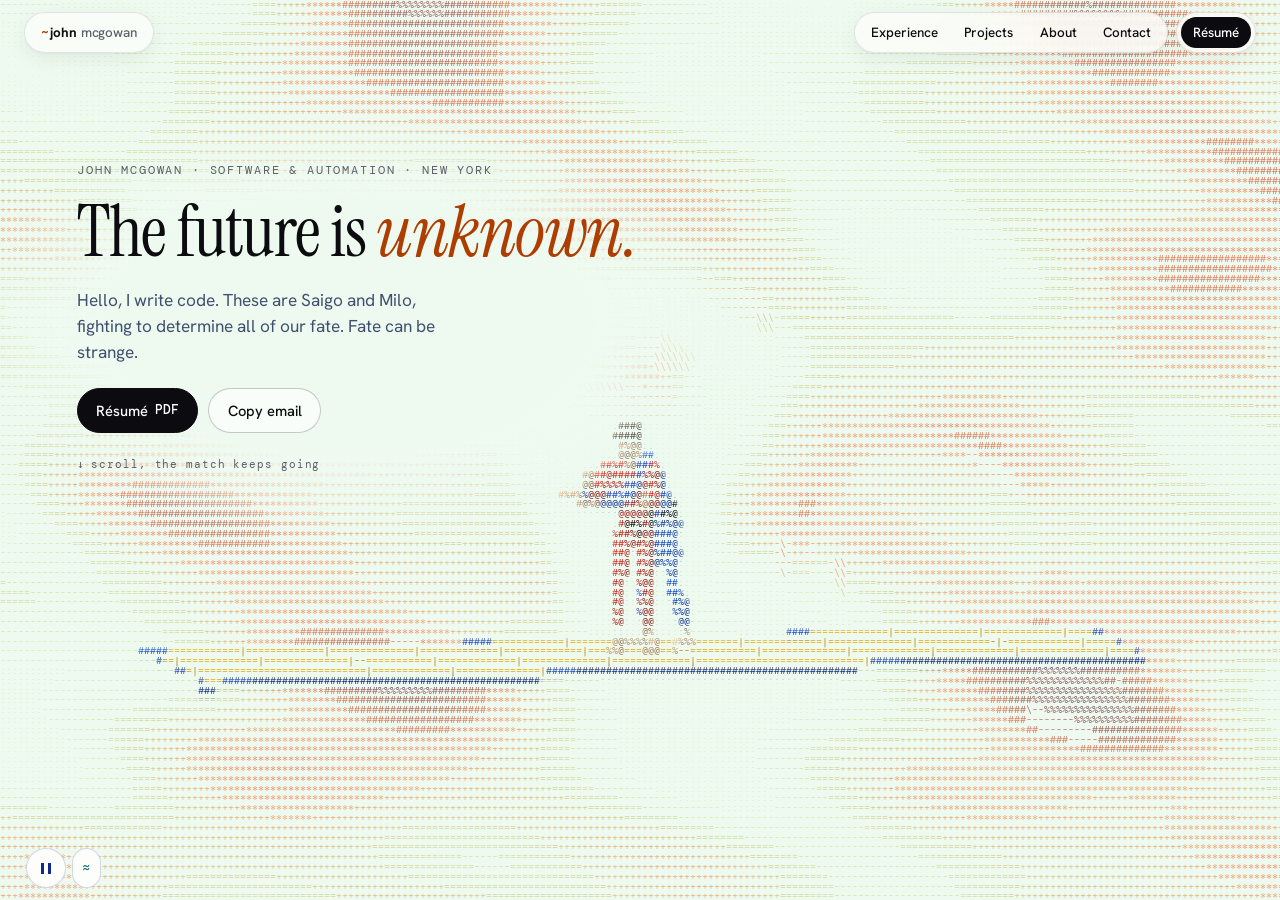
==== commit c18f5255: "Up to date" ====
--- a/index.html
+++ b/index.html
@@ -818,7 +818,7 @@
             <div>
               <p class="meta"><span class="n">01</span><span>Web app &middot; Aug 2025 &ndash; now</span><span class="live">Live</span></p>
               <h3 id="nc-h">Ninth Circle</h3>
-              <p class="line">An album log for you and the people you follow.</p>
+              <p class="line">An album log for you, the people you know, and the people you don't.</p>
               <p class="body">Pull a record from your Spotify or Apple Music history, rate it out of five in half stars, keep one favourite track, and see what your friends have been hearing. Mobile first, near-black, and the sleeve art is the only colour on the page.</p>
               <div class="actions">
                 <a class="btn" href="https://ninthcircle.xyz" target="_blank" rel="noopener">Visit ninthcircle.xyz <span class="arr">&nearr;</span></a>
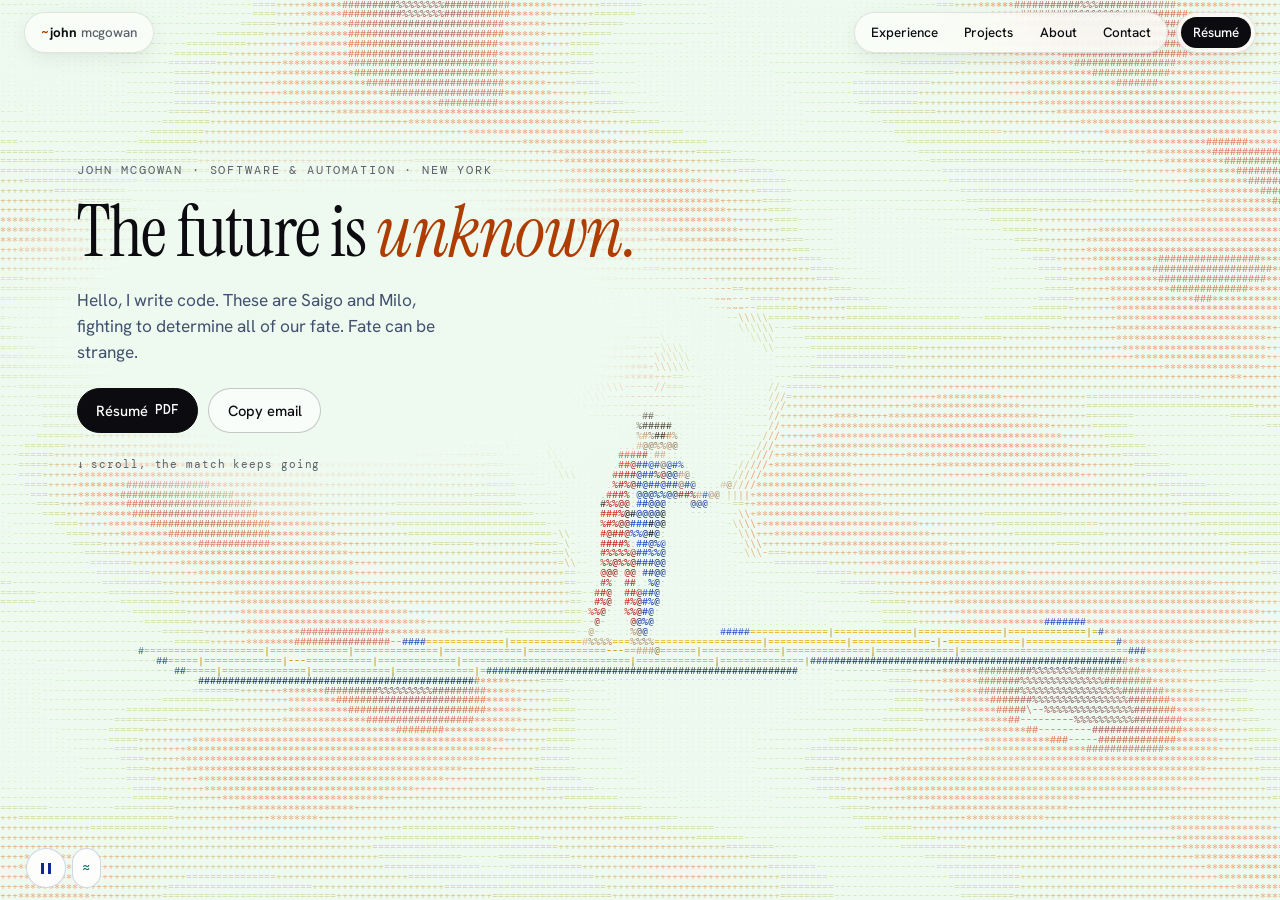
==== commit ff5d6b81: "Added Word2 to Projects" ====
--- a/index.html
+++ b/index.html
@@ -13,7 +13,7 @@
 <link rel="icon" href="data:image/svg+xml,%3Csvg xmlns=%27http://www.w3.org/2000/svg%27 viewBox=%270 0 32 32%27%3E%3Crect width=%2732%27 height=%2732%27 fill=%27%23EEFAF0%27/%3E%3Ctext x=%2716%27 y=%2726%27 font-family=%27monospace%27 font-size=%2730%27 font-weight=%27700%27 fill=%27%23FF5A1F%27 text-anchor=%27middle%27%3E~%3C/text%3E%3C/svg%3E">
 <link rel="preconnect" href="https://fonts.googleapis.com">
 <link rel="preconnect" href="https://fonts.gstatic.com" crossorigin>
-<link rel="stylesheet" href="https://fonts.googleapis.com/css2?family=Instrument+Serif:ital@0;1&family=DM+Mono:wght@300;400;500&family=Hanken+Grotesk:wght@400;500;700&display=swap">
+<link rel="stylesheet" href="https://fonts.googleapis.com/css2?family=Instrument+Serif:ital@0;1&family=DM+Mono:wght@300;400;500&family=Hanken+Grotesk:wght@400;500;700&family=Libre+Caslon+Text:ital,wght@0,400;0,700;1,400&family=Libre+Franklin:wght@600;700&display=swap">
 
 <style>
   :root{
@@ -216,6 +216,8 @@
   .meta .n{color:var(--text)}
   .live{display:inline-flex;align-items:center;gap:.45em;color:var(--lime-ink)}
   .live::before{content:"";width:7px;height:7px;border-radius:50%;background:var(--lime);box-shadow:0 0 0 3px rgba(123,221,46,.22)}
+  .live.wip{color:#7a5600}
+  .live.wip::before{background:var(--chrome);box-shadow:0 0 0 3px rgba(255,201,60,.3)}
   .proj h3{
     font-family:var(--serif);font-weight:400;font-size:clamp(2.6rem,6vw,5rem);
     line-height:.95;letter-spacing:-.025em;margin:0;text-wrap:balance;
@@ -301,38 +303,56 @@
   .xp .badge{display:inline-block;margin-left:.5em;font-family:var(--mono);font-size:.6rem;letter-spacing:.1em;text-transform:uppercase;padding:.25em .6em;border-radius:999px;background:rgba(255,201,60,.28);color:#7a5600;vertical-align:2px}
   @media (max-width:720px){ .xp li{grid-template-columns:minmax(0,1fr)} }
 
-  /* ── Ninth Circle, drawn small: the For You feed, in its own colours ── */
+  /* ── Ninth Circle, drawn small: the feed in its own clothes, a 1950s
+       quarterly report. Cream stock, black ink, one brick-red spot colour,
+       Libre Caslon to read and Franklin capitals to scan, rules for boxes ── */
   .nc{
-    margin:0;justify-self:center;width:min(100%,380px);color:#ecebe6;
-    background:#08080a;border-radius:26px;padding:18px 18px 8px;
-    box-shadow:0 30px 60px -24px rgba(11,11,16,.45),0 0 0 1px rgba(11,11,16,.9);
-    font-size:13px;
-  }
-  .nc-top{display:flex;justify-content:space-between;align-items:baseline;padding:2px 2px 14px;border-bottom:1px solid rgba(236,235,230,.1)}
-  .nc-mark{font-family:var(--serif);font-size:1.35rem;letter-spacing:-.01em}
-  .nc-tabs{display:flex;gap:12px;font-family:var(--mono);font-size:.62rem;letter-spacing:.14em;text-transform:uppercase;color:#8d8c85}
-  .nc-tabs b{color:#ecebe6;font-weight:500}
-  .nc-day{font-family:var(--mono);font-size:.6rem;letter-spacing:.16em;color:#8d8c85;margin:14px 2px 4px}
-  .nc-item{display:grid;grid-template-columns:74px minmax(0,1fr);gap:14px;padding:12px 2px;border-bottom:1px solid rgba(236,235,230,.08)}
+    --ink:#1d1b17;--dim:#4f4a40;--faint:#857e6e;--rule:rgba(29,27,23,.2);--brick:#b0391f;
+    --caps:600 .6rem/1.3 "Libre Franklin","Franklin Gothic Medium","Helvetica Neue",Arial,sans-serif;
+    margin:0;justify-self:center;width:min(100%,380px);color:var(--ink);background:#f3eee2;
+    border-radius:3px;padding:20px 22px 8px;font:15px/1.4 "Libre Caslon Text","Century Schoolbook",Georgia,serif;
+    box-shadow:0 30px 60px -28px rgba(29,27,23,.5),0 0 0 1px rgba(29,27,23,.12);
+  }
+  .nc-mark{margin:0;text-align:center;font:700 .72rem/1 "Libre Franklin",Arial,sans-serif;letter-spacing:.24em;text-transform:uppercase}
+  .nc-rule{height:6px;margin-top:10px;border-top:3px solid var(--ink);border-bottom:1px solid var(--ink)}
+  .nc-eye,.nc-day,.nc-who{font:var(--caps);letter-spacing:.13em;text-transform:uppercase}
+  .nc-eye{margin:9px 0 0;text-align:center;color:var(--brick)}
+  .nc-hi{margin:8px 0 0;text-align:center;font-size:1.6rem;line-height:1.1;letter-spacing:-.01em}
+  .nc-day{margin:16px 0 0;padding-bottom:6px;border-bottom:1px solid var(--ink);color:var(--brick)}
+  .nc-item{display:grid;grid-template-columns:62px minmax(0,1fr);gap:14px;padding:12px 0 13px;border-bottom:1px solid var(--rule)}
   .nc-item:last-of-type{border-bottom:0}
-  .nc-item svg{display:block;width:74px;height:74px;border-radius:5px}
-  .nc-who{margin:0;font-family:var(--mono);font-size:.58rem;letter-spacing:.16em;text-transform:uppercase;color:#8d8c85}
-  .nc-who b{color:var(--chrome);font-weight:500}
-  .nc-t{margin:.3rem 0 0;font-size:1rem;font-weight:700;letter-spacing:-.01em;line-height:1.15}
-  .nc-a{margin:.1rem 0 0;color:#a9a8a0}
-  .nc-row{display:flex;align-items:center;gap:10px;margin-top:.45rem}
-  .nc-fav{font-family:var(--mono);font-size:.62rem;color:#a9a8a0;white-space:nowrap;overflow:hidden;text-overflow:ellipsis}
-  .nc-fav::before{content:"\266B  ";color:var(--lime)}
-  /* stars: a dim row, a lit row clipped to the rating, and for the one you
-     can rate, a transparent range input on top doing all the work */
-  .stars{position:relative;display:inline-block;font-size:15px;letter-spacing:2px;line-height:1;color:#3a3a36;white-space:nowrap}
+  .nc-item svg{display:block;width:62px;height:62px;outline:1px solid rgba(29,27,23,.32);outline-offset:-1px}
+  .nc-who{margin:0;color:var(--faint)}
+  .nc-who b{color:var(--ink);font-weight:700}
+  .nc-t{margin:.35rem 0 0;font-size:1.02rem;font-weight:700;line-height:1.2}
+  .nc-t span{margin-left:.3rem;font-weight:400;font-style:italic;color:var(--faint)}
+  .nc-a{margin:0;font-size:.9rem;font-style:italic;color:var(--dim)}
+  .nc-row{display:flex;align-items:center;gap:10px;margin-top:.4rem;min-width:0}
+  .nc-fav{font-size:.84rem;font-style:italic;color:var(--dim);white-space:nowrap;overflow:hidden;text-overflow:ellipsis}
+  .nc-fav::before{content:"\266A";margin-right:.35em;font-style:normal;color:var(--brick)}
+  /* stars: a faint row, and an ink row clipped to the rating. Each row is a
+     slider: drag or tap across it, or use the arrow keys. The ::after
+     pads the target so a thumb can find it */
+  .stars{position:relative;display:inline-block;flex:none;font-size:16px;letter-spacing:2px;line-height:1;color:rgba(29,27,23,.16);white-space:nowrap}
+  .stars[role=slider]{cursor:pointer;touch-action:pan-y;-webkit-user-select:none;user-select:none}
+  .stars[role=slider]::after{content:"";position:absolute;inset:-12px -6px}
   .stars::before{content:"\2605\2605\2605\2605\2605"}
-  .stars .lit{position:absolute;inset:0 auto 0 0;overflow:hidden;color:var(--chrome);width:calc(var(--r,0) * 10%)}
+  .stars .lit{position:absolute;inset:0 auto 0 0;overflow:hidden;color:var(--ink);width:calc(var(--r,0) * 10%)}
   .stars .lit::before{content:"\2605\2605\2605\2605\2605"}
-  .stars input{position:absolute;inset:-8px -4px;width:calc(100% + 8px);opacity:0;cursor:pointer;margin:0}
-  .stars:focus-within{outline:2px solid var(--chrome);outline-offset:4px;border-radius:3px}
-  .nc-val{font-family:var(--mono);font-size:.68rem;color:var(--chrome);min-width:2.2em}
-  .nc-cap{margin:6px 2px 6px;padding-top:10px;border-top:1px solid rgba(236,235,230,.08);font-family:var(--mono);font-size:.6rem;letter-spacing:.06em;color:#8d8c85}
+  .stars:focus-visible{outline:2px solid var(--brick);outline-offset:4px;border-radius:2px}
+  .nc-val{flex:none;font:var(--caps);font-size:.66rem;letter-spacing:.04em;min-width:1.8em}
+  .nc-cap{margin:2px 0 8px;padding-top:10px;border-top:1px solid var(--rule);font-size:.8rem;font-style:italic;color:var(--faint)}
+
+  /* ── Quill: the real app, in a plain window frame ── */
+  .shot{
+    margin:0;justify-self:stretch;background:#fff;border-radius:14px;overflow:hidden;
+    box-shadow:0 0 0 1px var(--line),0 30px 60px -30px rgba(11,11,16,.4);
+  }
+  .shot-bar{display:flex;gap:6px;padding:9px 12px;background:#ececea;border-bottom:1px solid var(--line)}
+  .shot-bar i{width:9px;height:9px;border-radius:50%;background:#c8c7c2}
+  .shot a{display:block}
+  .shot img{display:block;width:100%;height:auto}
+  .shot figcaption{padding:10px 14px;border-top:1px solid var(--line);font-family:var(--mono);font-size:.6rem;letter-spacing:.06em;color:var(--text-2)}
 
   /* ── wrestlELO: a scoreboard running the expected-score formula ── */
   .elo{
@@ -818,64 +838,93 @@
             <div>
               <p class="meta"><span class="n">01</span><span>Web app &middot; Aug 2025 &ndash; now</span><span class="live">Live</span></p>
               <h3 id="nc-h">Ninth Circle</h3>
-              <p class="line">An album log for you, the people you know, and the people you don't.</p>
-              <p class="body">Pull a record from your Spotify or Apple Music history, rate it out of five in half stars, keep one favourite track, and see what your friends have been hearing. Mobile first, near-black, and the sleeve art is the only colour on the page.</p>
+              <p class="line">Your circle's listening diary.</p>
+              <p class="body">Log the records you actually finished, rate them in half stars, keep the one track you'd play someone, and see what your friends have been spinning. It's dressed as a 1950s quarterly report: cream stock, black ink, one brick-red spot colour, and rules where other apps draw boxes.</p>
               <div class="actions">
                 <a class="btn" href="https://ninthcircle.xyz" target="_blank" rel="noopener">Visit ninthcircle.xyz <span class="arr">&nearr;</span></a>
               </div>
             </div>
 
             <figure class="nc" aria-label="A sketch of the Ninth Circle feed">
-              <div class="nc-top"><span class="nc-mark">ninth circle</span><span class="nc-tabs"><b>For you</b><span>Log</span><span>Library</span></span></div>
-              <p class="nc-day">TODAY</p>
+              <p class="nc-mark">Ninth Circle</p>
+              <div class="nc-rule"></div>
+              <p class="nc-eye" id="nc-q">Report on listening</p>
+              <p class="nc-hi">Welcome back, <em>John</em></p>
+              <p class="nc-day">Today</p>
               <div class="nc-item">
                 <svg data-cover="0" viewBox="0 0 120 120" aria-hidden="true"></svg>
                 <div>
-                  <p class="nc-who"><b>You</b> &middot; rate it</p>
-                  <p class="nc-t">Salt Hours</p>
-                  <p class="nc-a">Low Tide Choir</p>
-                  <div class="nc-row">
-                    <span class="stars" id="rate" style="--r:7"><span class="lit"></span><input type="range" min="0" max="10" step="1" value="7" aria-label="Your rating for Salt Hours, in half stars" aria-valuetext="3.5 stars"></span>
-                    <span class="nc-val" id="rate-v" aria-hidden="true">3.5</span>
-                  </div>
+                  <p class="nc-who"><b>maya</b> logged</p>
+                  <p class="nc-t">Masterpiece<span>2016</span></p>
+                  <p class="nc-a">by Big Thief</p>
+                  <div class="nc-row"><span class="stars" role="slider" tabindex="0" style="--r:9" aria-label="Your rating for Masterpiece" aria-valuemin="0" aria-valuemax="5" aria-valuenow="4.5" aria-valuetext="4.5 stars"><span class="lit"></span></span><span class="nc-val" aria-hidden="true">4.5</span><span class="nc-fav">Paul</span></div>
                 </div>
               </div>
               <div class="nc-item">
                 <svg data-cover="1" viewBox="0 0 120 120" aria-hidden="true"></svg>
                 <div>
-                  <p class="nc-who">Maya logged</p>
-                  <p class="nc-t">Glass Orchard</p>
-                  <p class="nc-a">Fernhouse</p>
-                  <div class="nc-row"><span class="stars" style="--r:9" role="img" aria-label="4.5 stars"><span class="lit"></span></span><span class="nc-fav">Second Bloom</span></div>
+                  <p class="nc-who"><b>theo</b> reviewed</p>
+                  <p class="nc-t">Moneyball<span>2025</span></p>
+                  <p class="nc-a">by Dutch Interior</p>
+                  <div class="nc-row"><span class="stars" role="slider" tabindex="0" style="--r:8" aria-label="Your rating for Moneyball" aria-valuemin="0" aria-valuemax="5" aria-valuenow="4" aria-valuetext="4 stars"><span class="lit"></span></span><span class="nc-val" aria-hidden="true">4</span><span class="nc-fav">Sandcastle Molds</span></div>
                 </div>
               </div>
               <div class="nc-item">
                 <svg data-cover="2" viewBox="0 0 120 120" aria-hidden="true"></svg>
                 <div>
-                  <p class="nc-who">Theo logged</p>
-                  <p class="nc-t">Northbound Static</p>
-                  <p class="nc-a">Kilo Weather</p>
-                  <div class="nc-row"><span class="stars" style="--r:6" role="img" aria-label="3 stars"><span class="lit"></span></span><span class="nc-fav">Radio Mast</span></div>
+                  <p class="nc-who"><b>sam</b> logged</p>
+                  <p class="nc-t">Cuttin' Grass Vol. 1<span>2020</span></p>
+                  <p class="nc-a">by Sturgill Simpson</p>
+                  <div class="nc-row"><span class="stars" role="slider" tabindex="0" style="--r:7" aria-label="Your rating for Cuttin' Grass Vol. 1" aria-valuemin="0" aria-valuemax="5" aria-valuenow="3.5" aria-valuetext="3.5 stars"><span class="lit"></span></span><span class="nc-val" aria-hidden="true">3.5</span><span class="nc-fav">Breakers Roar</span></div>
                 </div>
               </div>
-              <figcaption class="nc-cap">A sketch, not a screenshot. Drag the stars: it rates in halves.</figcaption>
+              <figcaption class="nc-cap">A sketch, not a screenshot. Drag any stars to rate it yourself, in halves.</figcaption>
             </figure>
           </div>
 
           <ul class="facts">
-            <li><b>Two services, one interface.</b><span>Spotify, Apple Music and local data sit behind one provider contract, and ratings for the same album pool across services.</span></li>
-            <li><b>Careful with accounts.</b><span>OAuth 2.0 with PKCE and Sign in with Apple, tokens encrypted with AES-256-GCM, and no auto-linking on unverified emails, which blocks account takeover.</span></li>
-            <li><b>Self-hosted, properly.</b><span>A multi-stage Docker image running as non-root behind Caddy on a Hetzner VPS. GitHub Actions builds to GHCR and deploys over SSH.</span></li>
-            <li><b>Tested against a fake Spotify.</b><span>Sign-in runs end to end against a local Spotify stub, and every album gets generated SVG art in case its real cover fails to load.</span></li>
+            <li><b>Open to anyone.</b><span>Sign in with Google (OpenID Connect, PKCE and a nonce) or Spotify, and log from the Apple Music catalogue. One provider interface merges the same album across services.</span></li>
+            <li><b>A sandbox for guests.</b><span>One click makes a guest who follows a seeded circle and logs from sample history. Guests are walled off from real users across the feed, search, profiles and counts, and deleted after a week.</span></li>
+            <li><b>Careful with accounts.</b><span>Provider tokens encrypted with AES-256-GCM, and accounts merge only on a verified email, which blocks takeover through Spotify's unverified one. Sign-in is tested end to end against local Google and Spotify stubs.</span></li>
+            <li><b>Self-hosted, properly.</b><span>A multi-stage Docker image running as non-root behind Caddy on a Hetzner VPS, with SQLite on one volume. GitHub Actions builds to GHCR and deploys over SSH.</span></li>
           </ul>
-          <ul class="stack" aria-label="Built with"><li>Next.js</li><li>TypeScript</li><li>SQLite</li><li>Docker</li><li>Caddy</li><li>GitHub Actions</li><li>Spotify API</li><li>MusicKit</li></ul>
+          <ul class="stack" aria-label="Built with"><li>Next.js</li><li>TypeScript</li><li>SQLite</li><li>Docker</li><li>Caddy</li><li>GitHub Actions</li><li>Google OIDC</li><li>Spotify API</li><li>Apple Music</li></ul>
+        </article>
+
+        <!-- ── Quill ── -->
+        <article class="proj" id="quill" aria-labelledby="ql-h">
+          <div class="proj-top">
+            <div>
+              <p class="meta"><span class="n">02</span><span>Desktop app &middot; Oct 2026 &ndash; now</span><span class="live wip">Work in progress</span></p>
+              <h3 id="ql-h">Quill</h3>
+              <p class="line">A word processor, written from scratch in Rust.</p>
+              <p class="body">Word's engine is closed, so Quill rebuilds the core of one: the document model, text shaping, pagination, editing, and the .docx format itself. It opens and saves Word files, lays text out on real pages, and exports PDF that matches the screen. About 10,000 lines of Rust, in a 6.9&nbsp;MB app.</p>
+              <div class="actions">
+                <a class="btn" href="#hello" data-mailto data-subject="Access to Quill">Request access <span class="arr">&nearr;</span></a>
+              </div>
+            </div>
+
+            <figure class="shot">
+              <div class="shot-bar" aria-hidden="true"><i></i><i></i><i></i></div>
+              <a href="img/quill.webp" target="_blank" rel="noopener" aria-label="Open the Quill screenshot full size"><img src="img/quill.webp" width="780" height="560" loading="lazy" decoding="async" alt="Quill with a document open: a menu bar and a ribbon of formatting controls (style, font, size, bold, italic, colour, alignment, lists) above a white page with a title, headings and body text."></a>
+              <figcaption>The real app, not a sketch. The code is private while it's in progress.</figcaption>
+            </figure>
+          </div>
+
+          <ul class="facts">
+            <li><b>Fast on long documents.</b><span>A 501-page, 231,000-word document lays out in about 110 ms, and typing a character re-lays and repaints in under a millisecond.</span></li>
+            <li><b>Only redo what changed.</b><span>Paragraphs are copy-on-write and their layouts are cached by revision, so an edit re-lays one paragraph, and only the visible pages are painted.</span></li>
+            <li><b>Word's own format.</b><span>.docx in and out, with styles, themes, numbering, headers and footers. PDF export subsets and embeds fonts, in the same layout as on screen.</span></li>
+            <li><b>Tested by driving it.</b><span>Headless end-to-end tests feed synthetic keystrokes and clicks to the real editor, and a script hook replays input and saves screenshots, like this one.</span></li>
+          </ul>
+          <ul class="stack" aria-label="Built with"><li>Rust</li><li>egui</li><li>HarfRust</li><li>fontdb</li><li>pdf-writer</li><li>quick-xml</li></ul>
         </article>
 
         <!-- ── wrestlELO ── -->
         <article class="proj" id="wrestlelo" aria-labelledby="we-h">
           <div class="proj-top">
             <div>
-              <p class="meta"><span class="n">02</span><span>Data science &middot; Sept 2026</span><span class="live">Live demo</span></p>
+              <p class="meta"><span class="n">03</span><span>Data science &middot; Sept 2026</span><span class="live">Live demo</span></p>
               <h3 id="we-h">wrestlELO</h3>
               <p class="line">Elo ratings for twelve seasons of college wrestling.</p>
               <p class="body">It rebuilds every NCAA Division I bout from 2013/14 to 2024/25 out of a messy public scrape, rates each one with a tuned Elo model, and lets you browse any wrestler's career and the five bouts that mattered most.</p>
@@ -952,7 +1001,7 @@
         <article class="proj" id="zob" aria-labelledby="zob-h">
           <div class="proj-top">
             <div>
-              <p class="meta"><span class="n">03</span><span>Simulation</span><span class="live">Running on this page</span></p>
+              <p class="meta"><span class="n">04</span><span>Simulation</span><span class="live">Running on this page</span></p>
               <h3 id="zob-h">Zob</h3>
               <p class="line">A fair casino, a random walk, and a judo match that keeps score.</p>
               <p class="body">Zob has $1,000 and bets Banker at a baccarat table built to be exactly fair. Every hand moves the match at the top of this page: a Banker win pushes it right, a Player win pushes it left. With no edge either way it wanders, and when it finds its way back to the middle after 5,000 hands, they bow and start again. The idea for this was generally the most convoluted random walk model possible.</p>
@@ -1015,7 +1064,7 @@
         <article class="proj" id="small-data" aria-labelledby="dl-h">
           <div class="proj-top">
             <div>
-              <p class="meta"><span class="n">04</span><span>Research &middot; Cornell Deep Learning &middot; Spring 2026</span></p>
+              <p class="meta"><span class="n">05</span><span>Research &middot; Cornell Deep Learning &middot; Spring 2026</span></p>
               <h3 id="dl-h">ResNet walked so CNNs could jog</h3>
               <p class="line">How much model do you need when you barely have data?</p>
               <p class="body">I reproduced Brigato &amp; Iocchi (2020), training plain CNNs at three levels of complexity and a ResNet-20 on class-balanced CIFAR-10 subsets from 10 to 1,280 images per class. Then I pushed further, into Fashion-MNIST, SVHN, EfficientNet-B0, and focal and label-smoothing losses.</p>
@@ -1104,7 +1153,7 @@
       <h2 id="now-h">What I'm up to <em>this month.</em></h2>
       <ul class="now">
         <li style="--dot:var(--aqua)"><p class="k">At work</p><p>Automating trading operations and data reconciliation.</p></li>
-        <li style="--dot:var(--tang)"><p class="k">Building</p><p>Friend feeds and half-star ratings on mobile, for Ninth Circle.</p></li>
+        <li style="--dot:var(--tang)"><p class="k">Building</p><p>A guest sandbox and a new look for Ninth Circle: a 1950s quarterly report.</p></li>
         <li style="--dot:var(--lime)"><p class="k">Reading</p><p><em>The Door</em> by Magda Sźoba</p></li>
         <li style="--dot:var(--chrome)"><p class="k">Stuck on</p><p>Naming things. Still. Always.</p></li>
       </ul>
@@ -2763,7 +2812,11 @@
      so it's never in the page as text for a scraper to find ── */
   var mailAddr = function () { return ['jmcgowan5g', ['gmail', 'com'].join('.')].join(String.fromCharCode(64)); };
   [].forEach.call(document.querySelectorAll('[data-mailto]'), function (a) {
-    a.addEventListener('click', function (e) { e.preventDefault(); location.href = 'mailto:' + mailAddr(); });
+    var subj = a.getAttribute('data-subject');
+    a.addEventListener('click', function (e) {
+      e.preventDefault();
+      location.href = 'mailto:' + mailAddr() + (subj ? '?subject=' + encodeURIComponent(subj) : '');
+    });
   });
   /* copy it: the button says so, and so does a live region */
   [].forEach.call(document.querySelectorAll('[data-copy]'), function (b) {
@@ -2818,19 +2871,46 @@
     cover(s, COVERS[+s.getAttribute('data-cover')]);
   });
 
-  /* the one rating you can change: ten half-star steps on a range input */
-  var rate = document.getElementById('rate'), rateV = document.getElementById('rate-v');
-  if (rate) {
-    var rin = rate.querySelector('input');
-    var showRate = function () {
-      var v = +rin.value, s = (v / 2).toFixed(1).replace('.0', '');
-      rate.style.setProperty('--r', v);
-      rateV.textContent = v ? s : '–';
-      rin.setAttribute('aria-valuetext', v ? s + (v === 2 ? ' star' : ' stars') : 'not rated');
+  /* the report's dateline, as the app prints it: this quarter, this year */
+  var ncQ = document.getElementById('nc-q');
+  if (ncQ) {
+    var qd = new Date();
+    ncQ.textContent = 'Report on listening \u00b7 ' + ['First', 'Second', 'Third', 'Fourth'][Math.floor(qd.getMonth() / 3)] + ' Quarter, ' + qd.getFullYear();
+  }
+
+  /* every row of stars rates: ten half-star steps from where the pointer
+     is, dragging as it moves, arrows from the keyboard. The first touch
+     makes the rating yours, and the line above says so */
+  [].forEach.call(document.querySelectorAll('.nc .stars[role=slider]'), function (st) {
+    var val = st.nextElementSibling, who = st.closest('.nc-item').querySelector('.nc-who'), mine = false;
+    var set = function (v) {
+      v = Math.max(0, Math.min(10, v));
+      var s = (v / 2).toFixed(1).replace('.0', '');
+      st.style.setProperty('--r', v); st.setAttribute('data-v', v);
+      st.setAttribute('aria-valuenow', v / 2);
+      st.setAttribute('aria-valuetext', v ? s + (v === 2 ? ' star' : ' stars') : 'not rated');
+      val.textContent = v ? s : '\u2013';
+      if (!mine) { mine = true; who.innerHTML = '<b>You</b> rated it'; }
     };
-    rin.addEventListener('input', showRate);
-    showRate();
-  }
+    var at = function (e) {
+      var r = st.getBoundingClientRect();
+      return Math.ceil((e.clientX - r.left) / r.width * 10);
+    };
+    st.setAttribute('data-v', parseFloat(st.style.getPropertyValue('--r')) || 0);
+    st.addEventListener('pointerdown', function (e) {
+      if (e.button) return;
+      e.preventDefault(); st.focus({ preventScroll: true });
+      try { st.setPointerCapture(e.pointerId); } catch (x) {}
+      set(at(e));
+    });
+    st.addEventListener('pointermove', function (e) { if (st.hasPointerCapture(e.pointerId)) set(at(e)); });
+    st.addEventListener('keydown', function (e) {
+      var v = +st.getAttribute('data-v'), k = e.key;
+      var n = k === 'ArrowRight' || k === 'ArrowUp' ? v + 1 : k === 'ArrowLeft' || k === 'ArrowDown' ? v - 1 : k === 'Home' ? 0 : k === 'End' ? 10 : null;
+      if (n === null) return;
+      e.preventDefault(); set(n);
+    });
+  });
 
   /* ── wrestlELO's expected score, live: E = 1 / (1 + 10^((Rb − Ra)/400)) ── */
   var ea = document.getElementById('elo-a'), eb = document.getElementById('elo-b');
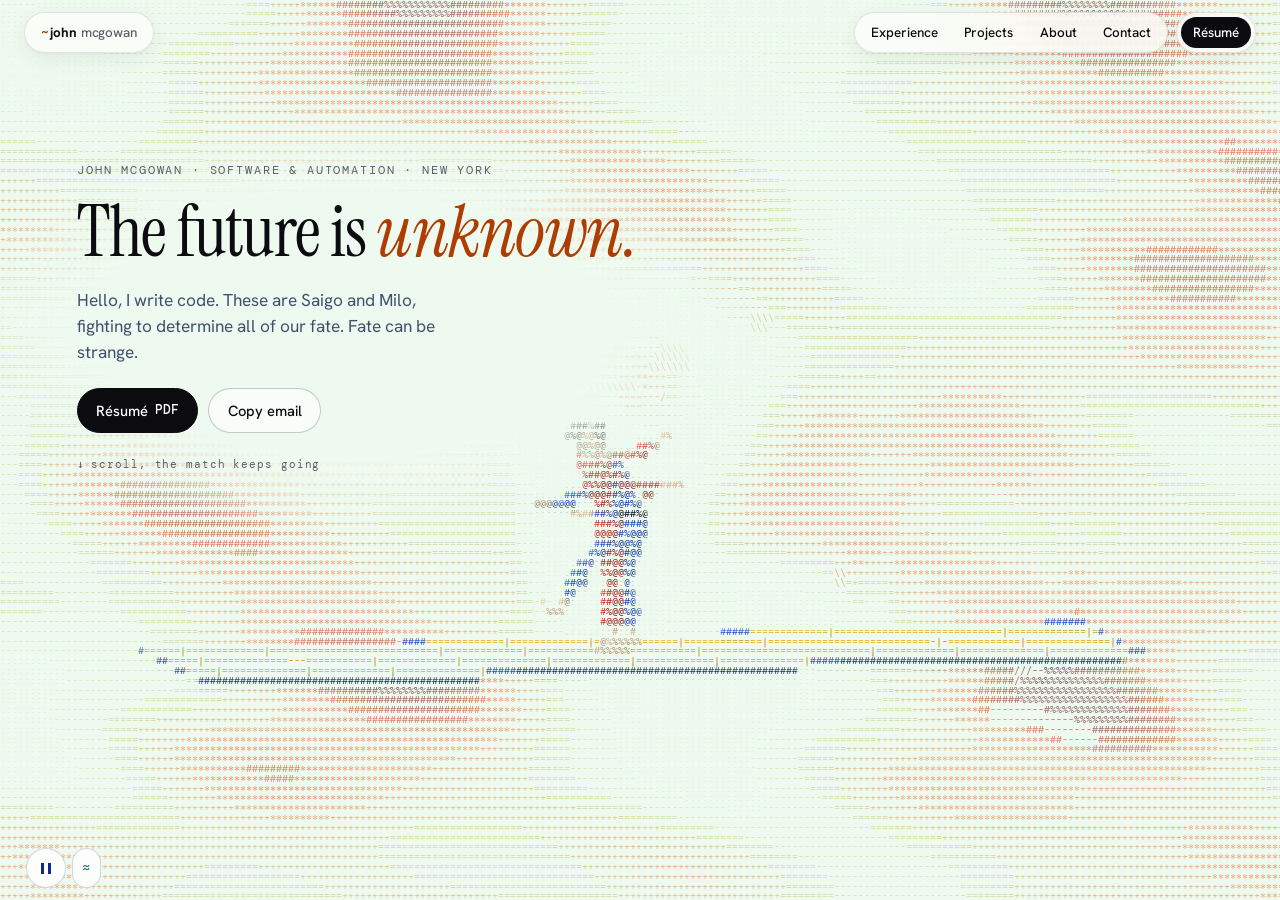
==== commit b5601a8f: "Shrink judoka" ====
--- a/index.html
+++ b/index.html
@@ -2059,8 +2059,12 @@
   /* the grid follows the camera: a big font while the bout is close, shrinking
      as the view widens, but never below the old fixed density, which is
      what the frame budget was tuned for. Past that floor the judoka keep getting
-     smaller inside a grid that stays put. */
-  var FS0 = 20, FSMIN = 5.6, gridFS = 0;
+     smaller inside a grid that stays put. The one exception is the slim
+     strip: it's two thirds the height it used to be, and the judoka shrink
+     with it (more than two thirds, since the padding doesn't), so its font
+     may go to 0.62 of the floor (FSLO) and they keep as many characters as
+     before. Only the strip's rows are drawn, so the budget still holds. */
+  var FS0 = 20, FSMIN = 5.6, FSLO = 3.5, gridFS = 0;
 
   /* ── the strip ───────────────────────────────────────────────────────
      The page opens on the bout full screen. Scrolling the first stretch
@@ -2117,9 +2121,12 @@
        enough to read as pointing somewhere, which is the whole point of
        giving the contours their own characters */
     FSMIN = vw < 560 ? 4.8 : vw < 1000 ? 5.2 : 5.6;
+    FSLO = FSMIN * 0.62;
     FS0 = vw < 560 ? 8 : 10;
     TOPI = vw < 720 ? 44 : 0;
-    stripH = Math.round(Math.max(113 + TOPI, Math.min(167 + TOPI, vh * 0.173)));
+    /* the water under the bar, scrolled: two thirds of what it once was
+       (113 to 167 px), like a toolbar tucking itself away */
+    stripH = TOPI + Math.round(Math.max(113, Math.min(167, vh * 0.173 - TOPI)) * 2 / 3);
     introEl.style.height = vh + 'px';          // content starts a full screen down
     document.documentElement.style.setProperty('--strip', stripH + 'px');
     viewH = -1; layout();
@@ -2128,7 +2135,7 @@
   }
   function grid(force) {
     var fs = FS0 * cam.S / cam.S0;
-    fs = Math.round((fs < FSMIN ? FSMIN : fs > FS0 ? FS0 : fs) * 4) / 4;
+    fs = Math.round((fs < FSLO ? FSLO : fs > FS0 ? FS0 : fs) * 4) / 4;
     if (!force && fs === gridFS) return;
     gridFS = fs;
     mctx.setTransform(dpr, 0, 0, dpr, 0, 0);
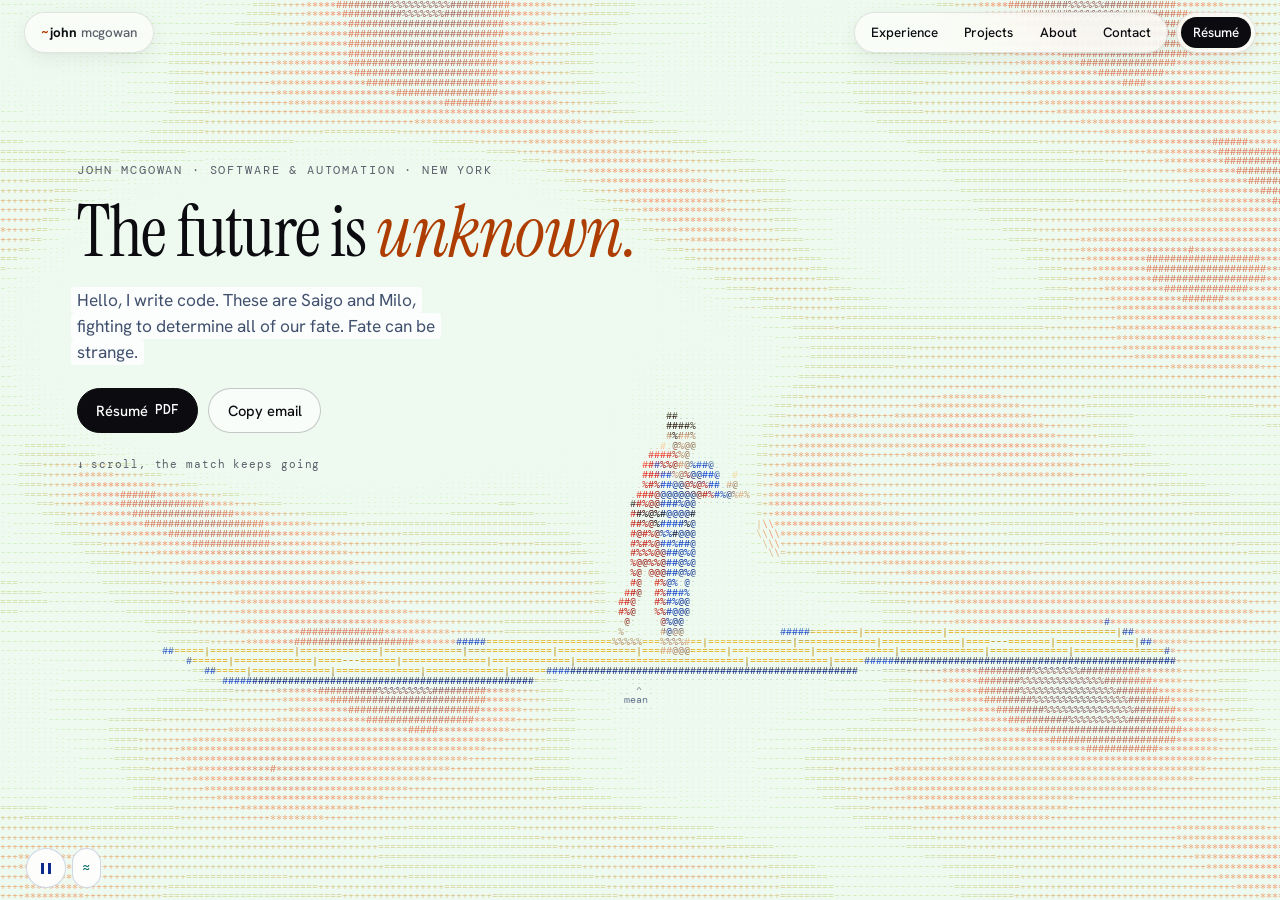
==== commit 03dcf282: "Judoka fix" ====
--- a/index.html
+++ b/index.html
@@ -101,11 +101,6 @@
     position:fixed;z-index:4;left:clamp(16px,6vw,96px);top:max(92px,18vh);margin:0;
     width:min(580px,44vw);pointer-events:none;color:var(--text);will-change:transform,opacity;
   }
-  /* a still patch of water behind the words, so they never fight the swell */
-  .hero::before{
-    content:"";position:absolute;z-index:-1;inset:-14% -18% -16% -22%;
-    background:radial-gradient(closest-side,var(--ground,#eefaf0) 62%,rgba(238,250,240,0));
-  }
   .hero .who{
     font-family:var(--mono);font-size:.72rem;letter-spacing:.16em;text-transform:uppercase;
     color:var(--text-2);margin:0 0 1.1rem;
@@ -118,7 +113,13 @@
   .hero h1 .nw{white-space:nowrap}
   .hero .sub{
     margin:1.3rem 0 0;max-width:38ch;font-size:clamp(1rem,1.35vw,1.15rem);line-height:1.5;
-    color:var(--read);text-shadow:0 0 10px var(--ground,#eefaf0),0 0 3px var(--ground,#eefaf0);
+    color:var(--read);
+  }
+  /* a highlighter's worth of white behind each line, so the judoka can
+     walk under the sentence without the two running together */
+  .hero .sub .hl{
+    background:rgba(255,255,255,.82);padding:.12em .35em;margin:0 -.35em;border-radius:4px;
+    -webkit-box-decoration-break:clone;box-decoration-break:clone;
   }
   .hero .actions{pointer-events:auto;margin-top:1.4rem}
   .hero .cue{
@@ -230,6 +231,18 @@
   }
   .proj .body{margin:1rem 0 0;max-width:48ch;font-size:1rem;line-height:1.6;color:var(--read)}
   .actions{display:flex;flex-wrap:wrap;gap:10px;margin-top:1.6rem}
+  /* a short window (a laptop with its toolbars): the cards tighten up
+     before the script has to fold or shrink them, mostly by sizing the
+     display type to the height as well as the width */
+  @media (min-width:761px) and (max-height:900px){
+    .proj{padding-block:clamp(20px,4.5vh,44px)}
+    .proj-top{gap:clamp(20px,3vw,40px)}
+    .proj h3{font-size:clamp(2.2rem,min(6vw,9vh),5rem)}
+    .proj .line{margin-top:.45rem;font-size:clamp(1.1rem,min(2.2vw,3.6vh),1.6rem)}
+    .proj .body{margin-top:.65rem;line-height:1.5}
+    .proj .meta{margin-bottom:.7rem}
+    .proj .actions{margin-top:1.1rem}
+  }
   .btn{
     display:inline-flex;align-items:center;gap:.45em;font:inherit;font-size:.92rem;font-weight:500;
     padding:.72em 1.25em;border-radius:999px;cursor:pointer;text-decoration:none;
@@ -343,6 +356,32 @@
   .nc-val{flex:none;font:var(--caps);font-size:.66rem;letter-spacing:.04em;min-width:1.8em}
   .nc-cap{margin:2px 0 8px;padding-top:10px;border-top:1px solid var(--rule);font-size:.8rem;font-style:italic;color:var(--faint)}
 
+  /* ── a card that won't fit the window: its facts, stack (and wrestlELO's
+       math) fold behind one button, set by the script. On a screen tall
+       enough the button never shows and the details stay open. ── */
+  .fold > summary{display:none}
+  .proj.tight .fold > summary{
+    display:flex;list-style:none;cursor:pointer;margin-top:clamp(18px,3vh,28px);padding-top:clamp(12px,2vh,18px);
+    border-top:1px solid var(--line);border-radius:2px;
+  }
+  .fold > summary::-webkit-details-marker{display:none}
+  .fold > summary:focus-visible{outline:2px solid var(--text);outline-offset:4px}
+  .proj.tight .fold[open] > .facts{border-top:0;margin-top:14px;padding-top:0}
+  /* the two pictures sized by width, held to a width whose height fits */
+  .proj.tight .shot{max-width:calc((var(--fit) - 190px) * 1.39);justify-self:center;width:100%}
+  .proj.tight .chart{max-width:calc((var(--fit) - 230px) * 1.7);justify-self:center;width:100%}
+  .tog{
+    display:inline-flex;align-items:center;gap:.5em;padding:.45em .9em;border-radius:99px;
+    box-shadow:0 0 0 1px var(--line);font-family:var(--mono);font-size:.66rem;letter-spacing:.08em;color:var(--text);
+    background:var(--paper,#fff);transition:background .2s var(--ease);
+  }
+  .tog i,.tog b{font-style:normal;font-weight:400}
+  .tog b,.fold[open] > summary .tog i{display:none}
+  .fold[open] > summary .tog b{display:inline}
+  .tog::after{content:"";width:.5em;height:.5em;border:solid currentColor;border-width:0 1.5px 1.5px 0;transform:translateY(-.15em) rotate(45deg);transition:transform .25s var(--ease)}
+  .fold[open] > summary .tog::after{transform:translateY(.1em) rotate(-135deg)}
+  .fold > summary:hover .tog{background:var(--card)}
+
   /* ── Quill: the real app, in a plain window frame ── */
   .shot{
     margin:0;justify-self:stretch;background:#fff;border-radius:14px;overflow:hidden;
@@ -648,11 +687,12 @@
     #water,.bar,.console,.sharp,.skip,.hero .cue,.hero .actions,.tctl,.zenv,.nc,.elo,.flow,.chart svg,.chart .legend,.tip,#intro,.term{display:none!important}
     #scroller{position:static;overflow:visible}
     .hero{position:static;transform:none!important;opacity:1!important;visibility:visible!important;width:auto;padding:0 40px}
-    .hero::before{display:none}
     .station{padding-top:28px}
     .proj,.proof li,.now li,.sheet{background:none;box-shadow:none;border:1px solid #ddd;break-inside:avoid}
     .chart details{display:block}
     .math-tog{display:none}
+    .proj{zoom:1!important}
+    .fold > summary{display:none!important}
     a[href^="http"]::after,a[href^="mailto"]::after{content:" (" attr(href) ")";font-size:.8em;color:#555}
     .btn::after{content:none!important}
   }
@@ -743,7 +783,7 @@
 <header class="hero" id="hero">
   <p class="who">John McGowan &middot; Software &amp; Automation &middot; New York</p>
   <h1><span class="nw">The future is</span> <em class="nw">unknown.</em></h1>
-  <p class="sub">Hello, I write code. These are Saigo and Milo, fighting to determine all of our fate. Fate can be strange.</p>
+  <p class="sub"><span class="hl">Hello, I write code. These are Saigo and Milo, fighting to determine all of our fate. Fate can be strange.</span></p>
   <div class="actions">
     <a class="btn" href="john-mcgowan-resume.pdf" target="_blank" rel="noopener">R&eacute;sum&eacute; <span class="arr">PDF</span></a>
     <button type="button" class="btn ghost" data-copy>Copy email</button>
@@ -794,13 +834,16 @@
             </figure>
           </div>
 
-          <ul class="facts three case">
-            <li><b>The morning checklist</b><span>A desktop app on internal FastAPI services now runs the 15 to 20 tasks the team did by hand.</span><span class="win">6 hours saved daily across the team.</span></li>
-            <li><b>Orion to Salesforce</b><span>A Python ETL replaced a weekly manual upload and a paid dataloader.io subscription.</span><span class="win">Records within a day, no license fee.</span></li>
-            <li><b>Flows that fire only when they should</b><span>Record-triggered Flows now tell a file upload from a saved note.</span><span class="win">Each fires only on a real attachment.</span></li>
-          </ul>
-          <p class="note">Underneath: Azure-hosted services in Docker with PostgreSQL, behind one set of internal APIs. Along the way I passed the <b>SIE exam</b>.</p>
-          <ul class="stack" aria-label="Built with"><li>Python</li><li>FastAPI</li><li>PostgreSQL</li><li>Docker</li><li>Azure</li><li>Salesforce Flows</li><li>Salesforce REST API</li><li>Orion APIs</li></ul>
+          <details class="fold" open>
+            <summary><span class="tog"><i>Show details</i><b>Hide details</b></span></summary>
+            <ul class="facts three case">
+              <li><b>The morning checklist</b><span>A desktop app on internal FastAPI services now runs the 15 to 20 tasks the team did by hand.</span><span class="win">6 hours saved daily across the team.</span></li>
+              <li><b>Orion to Salesforce</b><span>A Python ETL replaced a weekly manual upload and a paid dataloader.io subscription.</span><span class="win">Records within a day, no license fee.</span></li>
+              <li><b>Flows that fire only when they should</b><span>Record-triggered Flows now tell a file upload from a saved note.</span><span class="win">Each fires only on a real attachment.</span></li>
+            </ul>
+            <p class="note">Underneath: Azure-hosted services in Docker with PostgreSQL, behind one set of internal APIs. Along the way I passed the <b>SIE exam</b>.</p>
+            <ul class="stack" aria-label="Built with"><li>Python</li><li>FastAPI</li><li>PostgreSQL</li><li>Docker</li><li>Azure</li><li>Salesforce Flows</li><li>Salesforce REST API</li><li>Orion APIs</li></ul>
+          </details>
         </article>
       </div>
 
@@ -882,13 +925,16 @@
             </figure>
           </div>
 
-          <ul class="facts">
-            <li><b>Open to anyone.</b><span>Sign in with Google (OpenID Connect, PKCE and a nonce) or Spotify, and log from the Apple Music catalogue. One provider interface merges the same album across services.</span></li>
-            <li><b>A sandbox for guests.</b><span>One click makes a guest who follows a seeded circle and logs from sample history. Guests are walled off from real users across the feed, search, profiles and counts, and deleted after a week.</span></li>
-            <li><b>Careful with accounts.</b><span>Provider tokens encrypted with AES-256-GCM, and accounts merge only on a verified email, which blocks takeover through Spotify's unverified one. Sign-in is tested end to end against local Google and Spotify stubs.</span></li>
-            <li><b>Self-hosted, properly.</b><span>A multi-stage Docker image running as non-root behind Caddy on a Hetzner VPS, with SQLite on one volume. GitHub Actions builds to GHCR and deploys over SSH.</span></li>
-          </ul>
-          <ul class="stack" aria-label="Built with"><li>Next.js</li><li>TypeScript</li><li>SQLite</li><li>Docker</li><li>Caddy</li><li>GitHub Actions</li><li>Google OIDC</li><li>Spotify API</li><li>Apple Music</li></ul>
+          <details class="fold" open>
+            <summary><span class="tog"><i>Show details</i><b>Hide details</b></span></summary>
+            <ul class="facts">
+              <li><b>Open to anyone.</b><span>Sign in with Google (OpenID Connect, PKCE and a nonce) or Spotify, and log from the Apple Music catalogue. One provider interface merges the same album across services.</span></li>
+              <li><b>A sandbox for guests.</b><span>One click makes a guest who follows a seeded circle and logs from sample history. Guests are walled off from real users across the feed, search, profiles and counts, and deleted after a week.</span></li>
+              <li><b>Careful with accounts.</b><span>Provider tokens encrypted with AES-256-GCM, and accounts merge only on a verified email, which blocks takeover through Spotify's unverified one. Sign-in is tested end to end against local Google and Spotify stubs.</span></li>
+              <li><b>Self-hosted, properly.</b><span>A multi-stage Docker image running as non-root behind Caddy on a Hetzner VPS, with SQLite on one volume. GitHub Actions builds to GHCR and deploys over SSH.</span></li>
+            </ul>
+            <ul class="stack" aria-label="Built with"><li>Next.js</li><li>TypeScript</li><li>SQLite</li><li>Docker</li><li>Caddy</li><li>GitHub Actions</li><li>Google OIDC</li><li>Spotify API</li><li>Apple Music</li></ul>
+          </details>
         </article>
 
         <!-- ── Quill ── -->
@@ -911,13 +957,16 @@
             </figure>
           </div>
 
-          <ul class="facts">
-            <li><b>Fast on long documents.</b><span>A 501-page, 231,000-word document lays out in about 110 ms, and typing a character re-lays and repaints in under a millisecond.</span></li>
-            <li><b>Only redo what changed.</b><span>Paragraphs are copy-on-write and their layouts are cached by revision, so an edit re-lays one paragraph, and only the visible pages are painted.</span></li>
-            <li><b>Word's own format.</b><span>.docx in and out, with styles, themes, numbering, headers and footers. PDF export subsets and embeds fonts, in the same layout as on screen.</span></li>
-            <li><b>Tested by driving it.</b><span>Headless end-to-end tests feed synthetic keystrokes and clicks to the real editor, and a script hook replays input and saves screenshots, like this one.</span></li>
-          </ul>
-          <ul class="stack" aria-label="Built with"><li>Rust</li><li>egui</li><li>HarfRust</li><li>fontdb</li><li>pdf-writer</li><li>quick-xml</li></ul>
+          <details class="fold" open>
+            <summary><span class="tog"><i>Show details</i><b>Hide details</b></span></summary>
+            <ul class="facts">
+              <li><b>Fast on long documents.</b><span>A 501-page, 231,000-word document lays out in about 110 ms, and typing a character re-lays and repaints in under a millisecond.</span></li>
+              <li><b>Only redo what changed.</b><span>Paragraphs are copy-on-write and their layouts are cached by revision, so an edit re-lays one paragraph, and only the visible pages are painted.</span></li>
+              <li><b>Word's own format.</b><span>.docx in and out, with styles, themes, numbering, headers and footers. PDF export subsets and embeds fonts, in the same layout as on screen.</span></li>
+              <li><b>Tested by driving it.</b><span>Headless end-to-end tests feed synthetic keystrokes and clicks to the real editor, and a script hook replays input and saves screenshots, like this one.</span></li>
+            </ul>
+            <ul class="stack" aria-label="Built with"><li>Rust</li><li>egui</li><li>HarfRust</li><li>fontdb</li><li>pdf-writer</li><li>quick-xml</li></ul>
+          </details>
         </article>
 
         <!-- ── wrestlELO ── -->
@@ -954,47 +1003,50 @@
             </figure>
           </div>
 
-          <ul class="facts">
-            <li><b>Scored once, at the end.</b><span>Tuned on 2015&ndash;21, then tested on 2022&ndash;25: 76.8% accuracy over 90,434 bouts, and a log loss of 0.472 against 0.693 for a coin flip.</span></li>
-            <li><b>Honest probabilities.</b><span>Expected calibration error of 0.0167 on the test seasons. No probability bin is off by more than 2.5 points.</span></li>
-            <li><b>Brackets, rebuilt.</b><span>The raw rows ran backwards. Reversing them took &ldquo;the champion's last bout is against the runner-up&rdquo; from 1.7% to 89.7%.</span></li>
-            <li><b>What the tuning found.</b><span>No offseason reversion, margin-of-victory multipliers, and K factors far above the textbook (120 and 80, not 40 and 20).</span></li>
-          </ul>
-          <details class="math">
-            <summary>
-              <span class="math-head">
-                <h4>The math</h4>
-                <span class="math-lede">Every bout runs four lines of arithmetic. The values are the tuned ones, chosen on 2015&ndash;21 and only then scored on 2022&ndash;25.</span>
-              </span>
-              <span class="math-tog" aria-hidden="true"><i>Show</i><b>Hide</b></span>
-            </summary>
-            <ol class="eqs">
-              <li>
-                <p class="eq-k"><span>1</span>Predict</p>
-                <math display="block"><msub><mi>E</mi><mi>a</mi></msub><mo>=</mo><mfrac><mn>1</mn><mrow><mn>1</mn><mo>+</mo><msup><mn>10</mn><mrow><mo stretchy="false">(</mo><msub><mi>R</mi><mi>b</mi></msub><mo>&minus;</mo><msub><mi>R</mi><mi>a</mi></msub><mo stretchy="false">)</mo><mo>/</mo><mn>400</mn></mrow></msup></mrow></mfrac></math>
-                <p>Wrestler <i>a</i>'s chance of beating <i>b</i>, from their ratings <i>R</i>. College wrestling has no draws, so this is a straight win probability. A 400-point edge is 10-to-1 odds.</p>
-              </li>
-              <li>
-                <p class="eq-k"><span>2</span>Weigh the result</p>
-                <math display="block"><msub><mi>K</mi><mi>a</mi></msub><mo>=</mo><mi>k</mi><mo stretchy="false">(</mo><msub><mi>n</mi><mi>a</mi></msub><mo stretchy="false">)</mo><mo>&middot;</mo><mi>M</mi><mo>&middot;</mo><mfrac><mn>2.2</mn><mrow><mn>0.001</mn><mspace width="0.1em"></mspace><mi mathvariant="normal">&Delta;</mi><mi>R</mi><mo>+</mo><mn>2.2</mn></mrow></mfrac></math>
-                <p>How far this bout moves the rating. <i>k</i> is 120 for a wrestler's first 8 bouts and 80 after. <i>M</i> rewards dominance: decision 1, overtime decision 0.7, major 1.33, tech fall 1.67, fall 2. The last factor, with &Delta;<i>R</i> = winner minus loser, damps a favourite's win and amplifies an upset, the same correction FiveThirtyEight's NFL Elo uses.</p>
-              </li>
-              <li>
-                <p class="eq-k"><span>3</span>Update</p>
-                <math display="block"><msubsup><mi>R</mi><mi>a</mi><mo>&prime;</mo></msubsup><mo>=</mo><msub><mi>R</mi><mi>a</mi></msub><mo>+</mo><msub><mi>K</mi><mi>a</mi></msub><mspace width="0.1em"></mspace><mo stretchy="false">(</mo><msub><mi>S</mi><mi>a</mi></msub><mo>&minus;</mo><msub><mi>E</mi><mi>a</mi></msub><mo stretchy="false">)</mo></math>
-                <p><i>S</i> is 1 for a win and 0 for a loss: you move by how surprising the result was. Each wrestler uses their own <i>K</i>, so a newcomer moves further than the veteran they beat.</p>
-                <p class="ex">From the scoreboard: if Red wins by <label class="sr" for="elo-m">result</label><select id="elo-m">
-                  <option value="1">decision</option><option value="0.7">overtime decision</option><option value="1.33">major decision</option><option value="1.67">tech fall</option><option value="2">fall</option>
-                </select>, Red gains <b id="elo-dr">+0</b> and Green loses <b id="elo-dg">0</b>, both past their first 8 bouts.</p>
-              </li>
-              <li>
-                <p class="eq-k"><span>4</span>Batch and carry over</p>
-                <math display="block"><mi>R</mi><mo stretchy="false">&larr;</mo><mi>&mu;</mi><mo>+</mo><mi>&lambda;</mi><mspace width="0.1em"></mspace><mo stretchy="false">(</mo><mi>R</mi><mo>&minus;</mo><mi>&mu;</mi><mo stretchy="false">)</mo></math>
-                <p>Between seasons, ratings can shrink toward the mean <i>&mu;</i> = 1500. Tuning chose <i>&lambda;</i> = 1, no shrinkage at all. Within a tournament round, every bout is predicted from the ratings as they stood before the round and the changes land together, so the order bouts were logged in can't matter.</p>
-              </li>
-            </ol>
+          <details class="fold" open>
+            <summary><span class="tog"><i>Show details</i><b>Hide details</b></span></summary>
+            <ul class="facts">
+              <li><b>Scored once, at the end.</b><span>Tuned on 2015&ndash;21, then tested on 2022&ndash;25: 76.8% accuracy over 90,434 bouts, and a log loss of 0.472 against 0.693 for a coin flip.</span></li>
+              <li><b>Honest probabilities.</b><span>Expected calibration error of 0.0167 on the test seasons. No probability bin is off by more than 2.5 points.</span></li>
+              <li><b>Brackets, rebuilt.</b><span>The raw rows ran backwards. Reversing them took &ldquo;the champion's last bout is against the runner-up&rdquo; from 1.7% to 89.7%.</span></li>
+              <li><b>What the tuning found.</b><span>No offseason reversion, margin-of-victory multipliers, and K factors far above the textbook (120 and 80, not 40 and 20).</span></li>
+            </ul>
+            <details class="math">
+              <summary>
+                <span class="math-head">
+                  <h4>The math</h4>
+                  <span class="math-lede">Every bout runs four lines of arithmetic. The values are the tuned ones, chosen on 2015&ndash;21 and only then scored on 2022&ndash;25.</span>
+                </span>
+                <span class="math-tog" aria-hidden="true"><i>Show</i><b>Hide</b></span>
+              </summary>
+              <ol class="eqs">
+                <li>
+                  <p class="eq-k"><span>1</span>Predict</p>
+                  <math display="block"><msub><mi>E</mi><mi>a</mi></msub><mo>=</mo><mfrac><mn>1</mn><mrow><mn>1</mn><mo>+</mo><msup><mn>10</mn><mrow><mo stretchy="false">(</mo><msub><mi>R</mi><mi>b</mi></msub><mo>&minus;</mo><msub><mi>R</mi><mi>a</mi></msub><mo stretchy="false">)</mo><mo>/</mo><mn>400</mn></mrow></msup></mrow></mfrac></math>
+                  <p>Wrestler <i>a</i>'s chance of beating <i>b</i>, from their ratings <i>R</i>. College wrestling has no draws, so this is a straight win probability. A 400-point edge is 10-to-1 odds.</p>
+                </li>
+                <li>
+                  <p class="eq-k"><span>2</span>Weigh the result</p>
+                  <math display="block"><msub><mi>K</mi><mi>a</mi></msub><mo>=</mo><mi>k</mi><mo stretchy="false">(</mo><msub><mi>n</mi><mi>a</mi></msub><mo stretchy="false">)</mo><mo>&middot;</mo><mi>M</mi><mo>&middot;</mo><mfrac><mn>2.2</mn><mrow><mn>0.001</mn><mspace width="0.1em"></mspace><mi mathvariant="normal">&Delta;</mi><mi>R</mi><mo>+</mo><mn>2.2</mn></mrow></mfrac></math>
+                  <p>How far this bout moves the rating. <i>k</i> is 120 for a wrestler's first 8 bouts and 80 after. <i>M</i> rewards dominance: decision 1, overtime decision 0.7, major 1.33, tech fall 1.67, fall 2. The last factor, with &Delta;<i>R</i> = winner minus loser, damps a favourite's win and amplifies an upset, the same correction FiveThirtyEight's NFL Elo uses.</p>
+                </li>
+                <li>
+                  <p class="eq-k"><span>3</span>Update</p>
+                  <math display="block"><msubsup><mi>R</mi><mi>a</mi><mo>&prime;</mo></msubsup><mo>=</mo><msub><mi>R</mi><mi>a</mi></msub><mo>+</mo><msub><mi>K</mi><mi>a</mi></msub><mspace width="0.1em"></mspace><mo stretchy="false">(</mo><msub><mi>S</mi><mi>a</mi></msub><mo>&minus;</mo><msub><mi>E</mi><mi>a</mi></msub><mo stretchy="false">)</mo></math>
+                  <p><i>S</i> is 1 for a win and 0 for a loss: you move by how surprising the result was. Each wrestler uses their own <i>K</i>, so a newcomer moves further than the veteran they beat.</p>
+                  <p class="ex">From the scoreboard: if Red wins by <label class="sr" for="elo-m">result</label><select id="elo-m">
+                    <option value="1">decision</option><option value="0.7">overtime decision</option><option value="1.33">major decision</option><option value="1.67">tech fall</option><option value="2">fall</option>
+                  </select>, Red gains <b id="elo-dr">+0</b> and Green loses <b id="elo-dg">0</b>, both past their first 8 bouts.</p>
+                </li>
+                <li>
+                  <p class="eq-k"><span>4</span>Batch and carry over</p>
+                  <math display="block"><mi>R</mi><mo stretchy="false">&larr;</mo><mi>&mu;</mi><mo>+</mo><mi>&lambda;</mi><mspace width="0.1em"></mspace><mo stretchy="false">(</mo><mi>R</mi><mo>&minus;</mo><mi>&mu;</mi><mo stretchy="false">)</mo></math>
+                  <p>Between seasons, ratings can shrink toward the mean <i>&mu;</i> = 1500. Tuning chose <i>&lambda;</i> = 1, no shrinkage at all. Within a tournament round, every bout is predicted from the ratings as they stood before the round and the changes land together, so the order bouts were logged in can't matter.</p>
+                </li>
+              </ol>
+            </details>
+            <ul class="stack" aria-label="Built with"><li>Python</li><li>pandas</li><li>NumPy</li><li>pytest</li><li>React</li><li>Vite</li></ul>
           </details>
-          <ul class="stack" aria-label="Built with"><li>Python</li><li>pandas</li><li>NumPy</li><li>pytest</li><li>React</li><li>Vite</li></ul>
         </article>
 
         <!-- ── Zob ── -->
@@ -1051,13 +1103,16 @@
           </div>
           </div>
 
-          <ul class="facts">
-            <li><b>Real punto banco.</b><span>Eight decks, a burn card, a cut card and the full third-card rules, dealt from a shuffled shoe.</span></li>
-            <li><b>Provably even.</b><span>Banker pays 0.97307 to 1. Four million simulated hands averaged &minus;0.0002 bets a hand, well inside the noise.</span></li>
-            <li><b>Judoka from primitives.</b><span>About 34 ellipsoids, boxes and cylinders each, on a joint rig, raycast into characters every frame.</span></li>
-            <li><b>Real throws.</b><span>Harai goshi, seoi nage and o-soto-gari, keyed to real timing, with a little lag in the limbs.</span></li>
-          </ul>
-          <ul class="stack" aria-label="Built with"><li>JavaScript</li><li>Canvas 2D</li><li>No dependencies</li></ul>
+          <details class="fold" open>
+            <summary><span class="tog"><i>Show details</i><b>Hide details</b></span></summary>
+            <ul class="facts">
+              <li><b>Real punto banco.</b><span>Eight decks, a burn card, a cut card and the full third-card rules, dealt from a shuffled shoe.</span></li>
+              <li><b>Provably even.</b><span>Banker pays 0.97307 to 1. Four million simulated hands averaged &minus;0.0002 bets a hand, well inside the noise.</span></li>
+              <li><b>Judoka from primitives.</b><span>About 34 ellipsoids, boxes and cylinders each, on a joint rig, raycast into characters every frame.</span></li>
+              <li><b>Throws that keep score.</b><span>Red (Player) holds the left, blue (Banker) the right. The winner throws the loser out past his own side, harai goshi or seoi nage, then they walk back to their marks, so the match drifts with Zob&rsquo;s money.</span></li>
+            </ul>
+            <ul class="stack" aria-label="Built with"><li>JavaScript</li><li>Canvas 2D</li><li>No dependencies</li></ul>
+          </details>
         </article>
 
         <!-- ── small-data deep learning ── -->
@@ -1091,12 +1146,15 @@
             </figure>
           </div>
 
-          <ul class="facts three">
-            <li><b>Simple wins small.</b><span>The high-complexity plain CNN beat ResNet-20 at every size up to 640 images per class.</span></li>
-            <li><b>Depth wins big.</b><span>At 1,280 images per class, ResNet-20 pulled ahead, 75.7% to 70.5%.</span></li>
-            <li><b>Close to the paper.</b><span>Mean absolute gap from the published numbers: 2.7 to 3.7 points per model, one seed per configuration.</span></li>
-          </ul>
-          <ul class="stack" aria-label="Built with"><li>PyTorch</li><li>torchvision</li><li>pandas</li><li>matplotlib</li></ul>
+          <details class="fold" open>
+            <summary><span class="tog"><i>Show details</i><b>Hide details</b></span></summary>
+            <ul class="facts three">
+              <li><b>Simple wins small.</b><span>The high-complexity plain CNN beat ResNet-20 at every size up to 640 images per class.</span></li>
+              <li><b>Depth wins big.</b><span>At 1,280 images per class, ResNet-20 pulled ahead, 75.7% to 70.5%.</span></li>
+              <li><b>Close to the paper.</b><span>Mean absolute gap from the published numbers: 2.7 to 3.7 points per model, one seed per configuration.</span></li>
+            </ul>
+            <ul class="stack" aria-label="Built with"><li>PyTorch</li><li>torchvision</li><li>pandas</li><li>matplotlib</li></ul>
+          </details>
         </article>
       </div>
 
@@ -1134,7 +1192,7 @@
           <p>We are all animals and our nature is meant to be in the woods and near bodies of water. 
             I live my life deeply aware of this. In my spare time I coach youth wrestling and
             train Brazilian Jiu-Jitsu. I collect books in a similar manner to doomsday preppers,
-            it has often been to the detrement of my walletand free space. </p>
+            it has often been to the detrement of my wallet and free space. </p>
         </div>
         <dl class="sheet">
           <div><dt>Education</dt><dd>Cornell University, College of Engineering<small>B.S. Computer Science, May 2026</small></dd></div>
@@ -1432,23 +1490,26 @@
   var LX = -0.42, LY = 0.62, LZ = 0.66;   // key light, view space
 
   /* cx/tx: the bout's centre on the mat and where the tally says it
-     should be · side: which side of centre each judoka stands on ·
-     th: the throw in progress · party: seconds into the celebration ·
-     f: this frame's pose for red [0] and blue [1] */
-  var bout = { cx: 0, tx: 0, side: [-1, 1], th: null, next: null, wait: 0.8, party: -1,
+     should be · side: which side of centre each judoka stands on, and it
+     never changes: red (Player) left, blue (Banker) right, so the pair's
+     drift reads as Zob's money · th: the throw in progress · cross: the
+     walk back to their marks after one · party: seconds into the
+     celebration · f: this frame's pose for red [0] and blue [1] */
+  var bout = { cx: 0, tx: 0, side: [-1, 1], th: null, cross: null, next: null, wait: 0.8, party: -1,
                f: [{}, {}] };
   var cam = { S: 1, S0: 1, D: 1 };      // px per model unit; landing scale; drift scale
   var HERO_H = 0.32;                     // the bout's share of the screen height on landing
   var PAD = 10;                          // px kept clear above and below the bout
 
-  /* the camera follows the bout everywhere, so the only thing that makes
-     it pull back is the canvas getting shorter as the page scrolls (the
-     bout always fits its height, so that one is instant) */
+  /* drift never pulls the camera back (layout() keeps the bout on screen
+     by panning instead), so the only thing that does is the canvas getting
+     shorter as the page scrolls (the bout always fits its height, so that
+     one is instant) */
   /* TOPI: on a phone the bar sits over the top of the strip, so the bout
      fits in what's left under it */
   var TOPI = 0;
   function fitH(h) { return Math.max(0.05, (h - 2 * PAD - TOPI) / ZH); }
-  function camGoal() {      // the camera follows the bout, so drift needs no pull-back
+  function camGoal() {      // panning keeps the drift on screen, so it needs no pull-back
     return Math.min(cam.S0, (vw * 0.5) / (1.25 * ZHW));
   }
   function camFit() {
@@ -1580,17 +1641,19 @@
   }
 
   /* ── the throws ──────────────────────────────────────────────────────
-     Every exchange is one of four techniques, each keyed as poses on its
-     own real timeline with tori (the thrower) starting on the right:
+     Every exchange is one of three techniques, each keyed as poses on its
+     own real timeline with tori (the thrower) starting on the right. Both
+     throws send uke over tori and out past tori's side, which is the
+     direction Zob's money moves: blue, on the right, throws red to the
+     right on a banker win; red, on the left, throws blue to the left on a
+     player win. Then they walk back to their marks (see boutMove):
 
      harai goshi — sweeping hip throw, from judoinfo.com's eight frames:
        grips, kuzushi, tori turns in, hip loaded, the sweep, uke over the
        hip and upside down, impact, follow-through, uke back up. uke lands
-       past tori, so the pair swap sides.
+       past tori, on the far side.
      seoi nage — the same entry dropped low: tori's knees go deep, no leg
        sweep, and uke goes over the shoulder on a higher, tighter arc.
-     o-soto-gari — tori steps beside uke and reaps his leg away; uke goes
-       straight over backwards and lands behind where he stood. No swap.
      a blocked attempt — what a tie looks like: tori turns in, uke drops
        his hips and stuffs it, tori spins back out to grips.
 
@@ -1648,31 +1711,6 @@
     8: { 4: 45, 5: -8, 6: 18, 7: 8, 8: 16 }
   });
 
-  var OSOTO_T = [
-    [ 40, 0, -90, 0, 12,  -10, 10,  10, 12,  -60, -50, -50, -60,   0, 1],
-    [  6, 0, -90, 0,  8,  -14, 16,   6, 14,  -82, -80, -62, -90,   2, 1],
-    [ -4, 0, -90, 0, 18,   -6, 14, -70, 30,  -70, -70, -30, -95,   0, 1],
-    [ -8, 0, -90, 0, 45,   -4, 14,  55, 10,  -50, -40, -20, -80,  -6, 1],
-    [-10, 0, -90, 0, 58,   -2, 16,  85,  4,  -45, -30, -10, -70, -10, 1],
-    [-10, 0, -90, 0, 50,   -4, 18,  40, 14,  -50, -40, -20, -70,  -6, 1],
-    [ -6, 0, -90, 0, 24,   -8, 12,  10, 12,  -56, -46, -40, -60,   0, 1],
-    [ 20, 0, -90, 0, 14,  -10, 10,  10, 12,  -60, -50, -50, -60,   0, 1],
-    [ 36, 0, -90, 0, 12,  -10, 10,  10, 12,  -60, -50, -50, -60,   0, 1],
-    [ 40, 0, -90, 0, 12,  -10, 10,  10, 12,  -60, -50, -50, -60,   0, 1]
-  ];
-  var OSOTO_U = [
-    [ -40,    0, 90,   0, 12,  -10,  10,  10,  12,  -60, -50, -50, -60,  0, 1],
-    [ -34,    4, 90,   0,  6,   -8,  10,   6,  12,  -64, -46, -56, -56,  0, 1],
-    [ -36,    0, 90,   0,-14,    4,   6,  -8,  10,  -40, -40, -70, -30, -6, 1],
-    [ -40,    0, 90, -25,-10,  -40,  10, -70,   8,  -30, -20, -90, -20,-10, 0],
-    [ -70,    0, 90, -60, -6,  -60,  12, -80,  10,  -40, -30,-110, -10, -8, 0],
-    [-120, -134, 90, -90, -4,  -40,  20, -30,  30,  -60, -30,-130,  -5,  0, 0],
-    [-120, -134, 90, -90, -2,  -36,  16, -26,  24,  -58, -28,-120,  -8,  6, 0],
-    [ -90,  -70, 90, -40, 40,  -80, 110, -70, 105,  -30, -40, -30, -40,  0, 0.3],
-    [ -50,    0, 90,   0, 14,  -10,  10,  10,  12,  -60, -50, -50, -60,  0, 1],
-    [ -40,    0, 90,   0, 12,  -10,  10,  10,  12,  -60, -50, -50, -60,  0, 1]
-  ];
-
   var BLOCK_T = [
     [ 40, 0, -90, 0, 12,  -10, 10,  10, 12,  -60, -50, -50, -60,   0, 1],
     [ 14, 0,   0, 0, 16,  -20, 26,   6, 24,  -70, -60, -62, -70,   0, 1],
@@ -1702,8 +1740,6 @@
        tighter too: he should roll over tori's back, not float above it */
     seoi:  { kt: HARAI_K, t: SEOI_T, u: HARAI_U, swap: true,
              fly: { a: 1.10, b: 1.95, c1: [-10, 214], c2: [90, 199], end: [135, 16], turn: 270, acc: 1.7, lift: 0.05 } },
-    osoto: { kt: [0, 0.40, 0.70, 0.95, 1.15, 1.30, 1.70, 2.30, 2.80, 3.20], t: OSOTO_T, u: OSOTO_U, swap: false,
-             fly: { a: 0.95, b: 1.30, c1: [-50, 175], c2: [-100, 110], end: [-120, 16], turn: -90, acc: 1.4 } },
     block: { kt: [0, 0.45, 0.75, 1.0, 1.3, 1.75], t: BLOCK_T, u: BLOCK_U, swap: false, fly: null }
   };
   var KEYS = ['x', 'y', 'yaw', 'pitch', 'bend', 'hl', 'kl', 'hr', 'kr', 'sl', 'el', 'sr', 'er', 'nx', 'g'];
@@ -1805,7 +1841,7 @@
      draws its own pace, arc height, landing spot and how hard it lands. */
   function begin(who) {
     var tie = who < 0, tori = tie ? (Math.random() < 0.5 ? 0 : 1) : who;
-    var r = Math.random(), name = tie ? 'block' : r < 0.45 ? 'harai' : r < 0.72 ? 'seoi' : 'osoto';
+    var name = tie ? 'block' : Math.random() < 0.6 ? 'harai' : 'seoi';
     var T0 = TECH[name], pace = 0.86 + Math.random() * 0.3;
     bout.th = {
       T: T0, name: name, t: 0, tori: tori, m: bout.side[tori],
@@ -1818,12 +1854,13 @@
     };
   }
 
+  var CROSS = 1.4;    // seconds for the walk back to their marks, at pace 1
   function boutMove(dt) {
     bout.cx += (bout.tx - bout.cx) * Math.min(1, dt * 1.6);
     var drift = Math.sin(T * 0.7) * 8 + Math.sin(T * 0.31) * 5, j, f;
     if (bout.wait > 0) bout.wait -= dt;
 
-    if (!bout.th && bout.next !== null && bout.party < 0) { begin(bout.next); bout.next = null; }
+    if (!bout.th && !bout.cross && bout.next !== null && bout.party < 0) { begin(bout.next); bout.next = null; }
     var ex = bout.th;
     if (ex) {
       var T0 = ex.T, kt = T0.kt, end = kt[kt.length - 1];
@@ -1850,28 +1887,55 @@
       if (T0.fly && t >= T0.fly.b && !ex.slam) {
         ex.slam = 1;
         if (G.speed <= 10) {
-          splash(AX + (bout.cx + ex.m * (T0.fly.end[0] + ex.land)) * cam.S, AY + ZCY * cam.S, 1.8 + ex.hard);
+          var lx = bout.cx + ex.m * (T0.fly.end[0] + ex.land);   // where he lands, on screen
+          splash(AX + (VIEW[0] || 1) * lx * cam.S, AY + (ZCY - VIEW[4] * lx) * cam.S, 1.8 + ex.hard);
+          spray(lx, Math.round(48 + 36 * ex.hard), ex.m);
           surge = 0.8 + ex.hard * 0.4;
         }
       }
       if (t >= end) {
-        if (T0.swap) { bout.side[ex.tori] = -ex.m; bout.side[1 - ex.tori] = ex.m; }
+        /* uke ended up past tori: they walk back to their marks */
+        if (T0.swap) bout.cross = { t: 0, rate: ex.rate };
         bout.th = null;
         bout.wait = 0.45 + Math.random() * 1.3;   // a breath of grip fighting before the next
       }
     }
     if (!bout.th) {
+      /* back to their marks, as after matte: each starts where the throw
+         left him (his mark mirrored across the centre) and walks to his
+         own, red passing behind and blue in front, turning as he goes,
+         two strides, hands off the grips until they square up again */
+      var cr = bout.cross, s = 1;
+      if (cr) {
+        cr.t += dt * cr.rate;
+        s = Math.min(1, cr.t / CROSS);
+        if (s >= 1) bout.cross = cr = null;
+      }
       for (j = 0; j < 2; j++) {
         f = bout.f[j];
-        key(HARAI_K, HARAI_U, 0, f); grips(f, j, 1); place(f, -bout.side[j]);
-        f.x += drift;
+        key(HARAI_K, HARAI_U, 0, f);
+        if (cr) {
+          var e = s * s * (3 - 2 * s), w = Math.sin(Math.PI * s), mm = bout.side[j] * (1 - 2 * e);
+          var st = Math.sin(4 * Math.PI * s) * w;
+          f.x *= mm; f.yaw *= mm;                 // through the centre, and through facing out
+          f.hl += 24 * st; f.hr -= 24 * st;
+          f.kl += 20 * Math.max(0, st); f.kr += 20 * Math.max(0, -st);
+          f.sl += (-6 - f.sl) * w; f.sr += (-6 - f.sr) * w; f.el += (-6 - f.el) * w; f.er += (-6 - f.er) * w;
+          grips(f, j, 1 - w);
+          place(f, 1);
+          f.z = (j === 0 ? 1 : -1) * 72 * w;
+          f.x += drift * (1 - w);
+        } else {
+          grips(f, j, 1); place(f, -bout.side[j]);
+          f.x += drift;
+        }
       }
     }
 
     /* the run is over: they bow to each other three times, then turn to
        the crowd with their arms up */
-    if (bout.party < 0 && G.done === 'reverted' && !bout.th) {
-      bout.party = 0; splash(AX + bout.cx * cam.S, AY, 3.6); surge = 1.6;
+    if (bout.party < 0 && G.done === 'reverted' && !bout.th && !bout.cross) {
+      bout.party = 0; splash(BX, BY, 3.6); surge = 1.6;
     }
     if (bout.party >= 0 && !bout.th) {
       var P = bout.party += dt;
@@ -2076,38 +2140,83 @@
      edge always sits right on the canvas's bottom edge. ── */
   var viewH = 0, stripH = 0, introEl = document.getElementById('intro'), consoleEl = document.querySelector('.console');
   var scroller = document.getElementById('scroller'), heroEl = document.getElementById('hero');
-  /* AX, AY: where on screen the bout's middle sits. Across, that's always
+  /* BX, BY: where on screen the bout's middle sits. Across, that's always
      the middle; down, it starts a little low (below the words on a phone)
-     and eases to the strip's centre as the strip shrinks. stripP is how
-     far the shrink has got, 0 to 1. */
-  var AX = 0, AY = 0, stripP = 0;
+     and eases to the strip's centre as the strip shrinks. AX, AY: where
+     the stage's origin has to go for that, which moves as the bout drifts.
+     stripP is how far the shrink has got, 0 to 1. */
+  var AX = 0, AY = 0, BX = 0, BY = 0, stripP = 0;
+  /* the name pill's box, measured on resize (and once the fonts land), not
+     every frame: reading layout mid-scroll would force a reflow per frame */
+  /* barL is where the links on the right start, and dockW the width of
+     the water's two buttons, so the strip knows the gap the bar leaves */
+  var pillEl = document.querySelector('.bar > .pill'), barREl = document.querySelector('.bar-r');
+  var pillBox = { t: 12, b: 52, r: 150, barL: 1e4, dockW: 80 }, docked = false;
+  /* the words' box as it sits unscrolled, for the still water behind them */
+  var heroBox = { l: 0, t: 0, r: 0, b: 0 };
+  function measurePill() {
+    var r = pillEl.getBoundingClientRect(), q = barREl.getBoundingClientRect();
+    var hb = heroEl.getBoundingClientRect(), st = scroller.scrollTop;
+    heroBox = { l: hb.left, t: hb.top + st, r: hb.right, b: hb.bottom + st };
+    var a = document.getElementById('pause').getBoundingClientRect(), b = document.getElementById('poke').getBoundingClientRect();
+    pillBox = { t: r.top, b: r.bottom, r: r.right, barL: q.width ? q.left : vw, dockW: b.right - a.left };
+  }
   function layout() {
     var d = vh - stripH, p = d > 0 ? Math.min(1, Math.max(0, scroller.scrollTop / d)) : 1;
     var h = Math.round(vh - p * d), narrow = vw < 720;
     stripP = p;
-    /* the bout stands in the middle of the screen, below the words on a
-       phone, and the camera follows it: drift shows as the mat's seams
-       sliding past, and the fighters never walk off the edge of the screen */
-    AX = vw * 0.5 - bout.cx * cam.S;
-    AY = vh * (narrow ? 0.77 : 0.58) * (1 - p) + (TOPI + (h - TOPI) * 0.5) * p;
+    /* the canvas height first, so the bout below is placed at this frame's
+       scale, not the last one's */
+    if (h !== viewH) {
+      viewH = h;
+      /* the water's controls ride its bottom-left corner, out of the text,
+         unless the strip is too short to fit them under the name pill: then
+         they sit beside it */
+      var beside = docked = h - 52 < pillBox.b + 6;
+      consoleEl.style.top = (beside ? pillBox.t + (pillBox.b - pillBox.t - 40) / 2 : h - 52) + 'px';
+      consoleEl.style.left = beside ? (pillBox.r + 8) + 'px' : '';
+      consoleEl.classList.toggle('up', h > vh * 0.5);
+      canvas.style.clipPath = 'inset(0 0 ' + (vh - h) + 'px 0)';
+      cam.S = Math.min(cam.D, fitH(viewH));
+    }
+    /* the bout starts in the middle of the screen, below the words on a
+       phone */
+    BX = vw * 0.5;
+    BY = vh * (narrow ? 0.77 : 0.58) * (1 - p) + (TOPI + (h - TOPI) * 0.5) * p;
     /* mid-shrink, that easing can sit the bout lower than the visible water
        allows, so keep all of it inside: the mat (its front face reaches
        about 28 units below the floor) above the bottom edge first, then
        the heads below the top */
     var mBot = h - PAD - (ZCY + 28) * cam.S, mTop = TOPI + PAD + (ZH - ZCY) * cam.S;
-    AY = Math.min(Math.max(AY, mTop), mBot);
+    BY = Math.min(Math.max(BY, mTop), mBot);
+    /* once the strip is short enough that the heads reach the bar, the bar's
+       pills cover most of its width, so the middle (and the room to walk)
+       become the gap between them, eased in over the last 24px of scroll */
+    var half = vw * 0.5, head = BY - (ZH - ZCY) * cam.S;
+    var gl = pillBox.r + (docked ? 8 + pillBox.dockW : 0) + 8, gr = pillBox.barL - 8;
+    var k = gr - gl > 120 ? Math.min(1, Math.max(0, (pillBox.b + 24 - head) / 24)) : 0;
+    BX += ((gl + gr) * 0.5 - BX) * k;
+    half += ((gr - gl) * 0.5 - half) * k;
+    /* the middle of the screen is the mean, Zob's expected total of 0.
+       The bout and its mat walk off it as he wins or loses and come back
+       when he does, one bet at a time. A long run would carry them off
+       the screen, so the walk is drawn true near the middle and squeezed
+       toward a margin farther out (off never passes R, which leaves room
+       for a thrown judoka lying long). The camera takes up the rest of the
+       way: out there the seams slide past instead, so every hand still
+       moves something. The camera also looks a little down (PITCH) and
+       from the side (CAMYAW), so a step along the mat moves a point up the
+       screen by VIEW[4] as well. Undo that, or as Zob's total wanders the
+       pair creep up or down the strip. (Before the first pose, VIEW is
+       still zeros.) */
+    var u = (VIEW[0] || 1) * bout.cx * cam.S, R = Math.max(1, half - 300 * cam.S - 12);
+    AX = BX + u / Math.sqrt(1 + (u / R) * (u / R)) - u;
+    AY = BY + VIEW[4] * bout.cx * cam.S;
     /* the words scroll with the intro, pixel for pixel, fading as they go */
     var st = scroller.scrollTop;
     heroEl.style.transform = 'translateY(' + (-st) + 'px)';
     heroEl.style.opacity = Math.max(0, 1 - st / (vh * 0.55)).toFixed(3);
     heroEl.style.visibility = st > vh * 0.55 ? 'hidden' : 'visible';
-    if (h === viewH) return;
-    viewH = h;
-    /* the water's controls ride its bottom-left corner, out of the text */
-    consoleEl.style.top = (h - 52) + 'px';
-    consoleEl.classList.toggle('up', h > vh * 0.5);
-    canvas.style.clipPath = 'inset(0 0 ' + (vh - h) + 'px 0)';
-    cam.S = Math.min(cam.D, fitH(viewH));
   }
 
   function resize() {
@@ -2129,8 +2238,10 @@
     stripH = TOPI + Math.round(Math.max(113, Math.min(167, vh * 0.173 - TOPI)) * 2 / 3);
     introEl.style.height = vh + 'px';          // content starts a full screen down
     document.documentElement.style.setProperty('--strip', stripH + 'px');
+    measurePill();
     viewH = -1; layout();
     camFit();
+    layout();                 // again, now at the new scale
     grid(true);
   }
   function grid(force) {
@@ -2155,6 +2266,23 @@
     document.getElementById('m-grid').textContent = cols + '×' + rows;
   }
 
+  /* spray: when a thrown judoka lands, the sea behind the mat throws up a
+     burst of droplets. Each is a point in the bout's own units, so it scales
+     with the camera, fired up and out and falling under gravity, and drawn
+     as the stroke its motion makes: | ' / \ rising, * at the top, , and .
+     coming down. They're drawn before the mat and the judoka, so both stay
+     in front of the water. */
+  var SPRAY = [], SGRAV = 1000, SMAX = 200;
+  var SPC = new Int32Array(SMAX * 2), SPR = new Int32Array(SMAX * 2), SPG = new Uint16Array(SMAX * 2), SPI = new Uint8Array(SMAX * 2);
+  function spray(x, n, m) {
+    for (var i = 0; i < n; i++) {
+      if (SPRAY.length >= SMAX) SPRAY.shift();
+      var side = (Math.random() - 0.5) * 2;
+      SPRAY.push({ x: x + side * 30, t: T + Math.random() * 0.08,
+                   vx: side * (40 + Math.random() * 230) + m * 40, vy: 140 + Math.random() * 360 });
+    }
+  }
+
   function splash(x, y, s) {
     if (ripples.length >= RMAX) ripples.shift();
     ripples.push({ x: x, y: y, t: T, s: s * gainSet });
@@ -2169,11 +2297,22 @@
     var i, c, r, w, z = zoom * FSMIN / gridFS, n = cols * rows;
     renderFigures(); matSetup();
 
+    /* the mean: a mark under the middle of the screen, where the bout
+       started and where it comes back to when Zob's total does. It sits
+       under the mat's front edge (found where that edge crosses the
+       middle column), in the page's slate. */
+    var mk = null, mv0 = VIEW[0] || 1;
+    if (cam.S > 0) {
+      var mkx = ((BX - AX) / cam.S + VIEW[1] * MTH - VIEW[2] * MD - VIEW[3]) / mv0;
+      var mky = AY - (VIEW[4] * mkx - VIEW[5] * MTH + VIEW[6] * MD + VIEW[7]) * cam.S;
+      mk = { r: Math.floor(mky / chh) + 1, c: Math.floor(BX / cw) };
+    }
+
     /* the win frame: once it's reverted, a banner in the sea above them */
     var bn = null;
     if (bout.party >= 0) {
-      bn = { r: Math.max(1, Math.floor((AY - (ZH - ZCY) * cam.S) / chh)),
-             c: Math.round((AX + bout.cx * cam.S) / cw),
+      bn = { r: Math.max(1, Math.floor((BY - (ZH - ZCY) * cam.S) / chh)),
+             c: Math.round(BX / cw),
              a: 'MEAN REVERTED', b: 'after ' + num(G.at) + ' hands' };
     }
 
@@ -2286,8 +2425,34 @@
       }
     }
 
+    /* ── a still patch of water behind the words, so they never fight the
+         swell. It's here in the field rather than a scrim over the canvas so
+         the mat and the judoka still draw on top of it: the bout can walk
+         under the words and stay in sight. An ellipse a little bigger than
+         the words, flat to 62% of the way out and easing back to the sea at
+         its rim, and it goes as the words scroll away and fade. ── */
+    var hop = 1 - scroller.scrollTop / (vh * 0.55), hr0 = 0, hr1 = 0, hc0 = 0, hc1 = 0, hcx, hcy, hrx, hry;
+    if (hop > 0 && heroBox.r > heroBox.l) {
+      var hw = heroBox.r - heroBox.l, hh = heroBox.b - heroBox.t, hsc = scroller.scrollTop;
+      var hx0 = heroBox.l - 0.22 * hw, hx1 = heroBox.r + 0.18 * hw;
+      var hy0 = heroBox.t - hsc - 0.14 * hh, hy1 = heroBox.b - hsc + 0.16 * hh;
+      hcx = (hx0 + hx1) * 0.5 / cw; hcy = (hy0 + hy1) * 0.5 / chh;
+      hrx = (hx1 - hx0) * 0.5 / cw; hry = (hy1 - hy0) * 0.5 / chh;
+      hr0 = Math.max(0, Math.floor(hcy - hry)); hr1 = Math.min(rows, Math.ceil(hcy + hry));
+      hc0 = Math.max(0, Math.floor(hcx - hrx)); hc1 = Math.min(cols, Math.ceil(hcx + hrx));
+      for (r = hr0; r < hr1; r++) {
+        var hey = (r + 0.5 - hcy) / hry, hey2 = hey * hey, hrw = r * cols;
+        for (c = hc0; c < hc1; c++) {
+          var hex = (c + 0.5 - hcx) / hrx, he = Math.sqrt(hex * hex + hey2);
+          if (he >= 1) continue;
+          var hf = he < 0.62 ? 1 : (1 - he) / 0.38; hf = hf * hf * (3 - 2 * hf);
+          H[hrw + c] += (-1.6 - H[hrw + c]) * hf * hop;
+        }
+      }
+    }
+
     /* ── a calm pool around the judoka so they read over the swell: the
-         same idea as the halos behind the type, pulled toward a trough
+         same idea as the still water behind the words, pulled toward a trough
          with a smooth edge so the water doesn't draw a ring round him ── */
     if (zw) {
       var pcx = zc0 + zw * 0.5, pcy = zr0 + zh * 0.5, prx = zw * 0.5 + 4, pry = zh * 0.5 + 3;
@@ -2313,6 +2478,31 @@
     else for (i = 0; i < n; i++) F[i] += (H[i] - F[i]) * kE;
     snap = 0;
 
+    /* ── where each droplet of spray is this frame, as a cell, a stroke and
+         a shade that fades as it falls back ── */
+    var sn = 0, sl = 0, v0 = VIEW[0] || 1;
+    for (i = 0; i < SPRAY.length; i++) {
+      var sp = SPRAY[i], sa = T - sp.t;
+      if (sa < 0) { SPRAY[sl++] = sp; continue; }
+      var sh = sp.vy * sa - 0.5 * SGRAV * sa * sa;
+      if (sh < 0) continue;                       // back in the sea
+      SPRAY[sl++] = sp;
+      var swx = sp.x + sp.vx * sa;
+      var sc = Math.floor((AX + v0 * swx * cam.S) / cw), sr = Math.floor((AY + (ZCY - VIEW[4] * swx - sh) * cam.S) / chh);
+      if (sc < 0 || sc >= cols || sr < 0 || sr >= rows) continue;
+      var sv = sp.vy - SGRAV * sa, svx = sp.vx;
+      SPC[sn] = sc; SPR[sn] = sr;
+      SPG[sn] = sv > 160 ? ((svx > sv * 0.5) ? 47 : (svx < -sv * 0.5) ? 92 : 124)   // / \ |
+              : sv > 40 ? 39 : sv > -60 ? 42 : sv > -200 ? 44 : 46;              // ' * , .
+      /* the deep end of the palette, so it reads over the calm pool round
+         the judoka, easing back toward the water as it falls */
+      var si = LV - 1 - Math.round(56 * sa * SGRAV / (2 * sp.vy));
+      SPI[sn] = si; sn++;
+      /* a fast one leaves a streak in the cell it just left */
+      if (sv > 260 && sr + 1 < rows) { SPC[sn] = sc; SPR[sn] = sr + 1; SPG[sn] = 39; SPI[sn] = si - 30; sn++; }
+    }
+    SPRAY.length = sl;
+
     /* ── glyphs into the mask, colour into the tint ──────────────────── */
     mctx.setTransform(1, 0, 0, 1, 0, 0);
     mctx.clearRect(0, 0, mask.width, mask.height);
@@ -2323,6 +2513,14 @@
     for (r = 0; r < rows; r++) {
       var rr = r * cols;
       var up = r > 0 ? rr - cols : rr, dn = r < rows - 1 ? rr + cols : rr;
+      /* the still patch behind the words slopes down at its rim, and a
+         slope draws a contour: keep its cells to plain height shading, or
+         it gets a ring drawn round it */
+      var hca = 1, hcb = 0, hry2 = 0;
+      if (r >= hr0 && r < hr1) {
+        var hdy = (r + 0.5 - hcy) / hry; hry2 = 1 - hdy * hdy;
+        if (hry2 > 0) { var hdx = hrx * Math.sqrt(hry2); hca = hcx - hdx - 0.5; hcb = hcx + hdx - 0.5; }
+      }
       for (c = 0; c < cols; c++) {
         var h = F[rr + c];
         var gx = F[rr + (c < cols - 1 ? c + 1 : c)] - F[rr + (c > 0 ? c - 1 : c)];
@@ -2341,7 +2539,7 @@
            the stroke perpendicular to its slope — four 45-degree sectors,
            picked by comparison because atan2 per cell is not affordable */
         var t = mg * sN;
-        var mq = t < 0.62 ? 0 : t < 1.06 ? 1 : t < 1.72 ? 2 : 3;
+        var mq = t < 0.62 || (c >= hca && c <= hcb) ? 0 : t < 1.06 ? 1 : t < 1.72 ? 2 : 3;
         var oq = ax > ay * 2.414 ? 2 : ay > ax * 2.414 ? 0
                : ((gx < 0) === (gy < 0)) ? 1 : 3;
 
@@ -2362,7 +2560,17 @@
         GLY[c] = GT[(((m * HQ) | 0) * 4 + mq) * 4 + oq];
         t32[rr + c] = PACK[ci];
       }
+      for (var sk = 0; sk < sn; sk++) {
+        if (SPR[sk] === r) { GLY[SPC[sk]] = SPG[sk]; t32[rr + SPC[sk]] = PACK[SPI[sk]]; }
+      }
       matRow(r, rr);
+      if (mk && (r === mk.r || r === mk.r + 1) && (r + 1) * chh <= viewH) {
+        var ms = r === mk.r ? ' ^ ' : ' mean ', mc = mk.c - (ms.length >> 1);
+        for (var mj = 0; mj < ms.length; mj++) {
+          if (mc + mj < 0 || mc + mj >= cols) continue;
+          GLY[mc + mj] = ms.charCodeAt(mj); t32[rr + mc + mj] = 0xff876a5a;   // slate
+        }
+      }
       /* the judoka stand on the mat: their cells replace everything */
       var zr = r - zr0;
       if (zw && zr >= 0 && zr < zh) {
@@ -2411,8 +2619,9 @@
      commission, where a casino takes 5%) and Zob's expected result is
      zero. He keeps his stake on Banker every hand from a $1,000 start.
 
-     Blue is Banker and red is Player. The winner of each hand throws the
-     other, and the bout moves with Zob's money, measured in bets: a banker
+     Blue is Banker, on the right, and red is Player, on the left, and they
+     keep those sides. The winner of each hand throws the other out past
+     his own side, and the bout moves with Zob's money, measured in bets: a banker
      win carries it 0.973 of a step right, a player win a full step left,
      a tie nobody. Est. is therefore flat at 0 and Dist. is a pure random
      walk around it — the law of large numbers says his average result
@@ -2494,7 +2703,7 @@
     G.cents = START; G.hands = G.bw = G.pw = G.ties = G.dist = G.at = 0; G.prev = 0;
     G.done = ''; G.doneT = 0; G.acc = 0; G.P = []; G.B = []; G.res = '';
     G.dirty = true; G.uiAt = 0;
-    bout.tx = 0; bout.party = -1; bout.next = null; bout.wait = 0.8;
+    bout.tx = 0; bout.party = -1; bout.next = null; bout.wait = 0.8; bout.cross = null;
     resetLog(); shuffle();
   }
 
@@ -2509,7 +2718,7 @@
       /* at 1x the bout sets the pace: the next hand is dealt as soon as the
          last exchange is over and they've gripped up again, so there's
          never a dead stretch waiting on a clock */
-      if (!bout.th && bout.next === null && bout.wait <= 0 && bout.party < 0) hand();
+      if (!bout.th && !bout.cross && bout.next === null && bout.wait <= 0 && bout.party < 0) hand();
       return;
     }
     G.acc += dt * G.speed / HAND;
@@ -2661,9 +2870,9 @@
 
     gameTick(dt); ui(now);
     boutMove(dt);
-    layout();
     cam.D += (camGoal() - cam.D) * Math.min(1, dt * 2.4);
     cam.S = Math.min(cam.D, fitH(viewH));
+    layout();                 // after the scale, so the bout is placed at it
     grid(false);
 
     surge += (0 - surge) * Math.min(1, dt * 2.6);
@@ -2698,7 +2907,7 @@
       es.forEach(function (en) {
         if (!en.isIntersecting) return;
         accT = (en.target.dataset.accent || '255,90,31').split(',').map(Number);
-        surge = 0.8; splash(AX, AY, 1.4);
+        surge = 0.8; splash(BX, BY, 1.4);
       });
     }, { rootMargin: '-45% 0px -45% 0px' });
     [].forEach.call(document.querySelectorAll('.station'), function (st) { io.observe(st); });
@@ -2787,6 +2996,7 @@
       if (G.done === 'reverted') bout.party = 5;
       boutMove(0);
       cam.D = camGoal(); cam.S = Math.min(cam.D, fitH(viewH)); grid(false);
+      layout();               // the bout moved: place it and the camera
       G.uiAt = 0; ui(performance.now()); draw();
     }, HAND * 1000);
   } else {
@@ -2942,7 +3152,9 @@
     ea.addEventListener('input', showElo); eb.addEventListener('input', showElo);
     document.getElementById('elo-m').addEventListener('change', showElo);
     /* a printed page can't click, so the math prints open */
-    window.addEventListener('beforeprint', function () { document.querySelector('details.math').open = true; });
+    window.addEventListener('beforeprint', function () {
+      [].forEach.call(document.querySelectorAll('details.math, details.fold'), function (d) { d.open = true; });
+    });
     showElo();
   }
 
@@ -3206,6 +3418,54 @@
     console.log('%c~john', 'font:700 22px/1.4 "Instrument Serif",Georgia,serif;color:#ad3d00');
     console.log('You opened the console, good instinct. This page is one hand-written file:\nhttps://github.com/xoss2400/xoss2400.github.io\nSay hi: ' + mailAddr());
   } catch (e) {}
+
+  /* ── every card fits the window under the strip. One that doesn't folds
+       its details behind a button, and if what's left still overflows it
+       shrinks (CSS zoom, so the layout shrinks with it), down to 60%.
+       Phones are skipped: there a card is a column, read by scrolling.
+       A reader's own open or close is kept until the card fits again. ── */
+  var cards = [].slice.call(document.querySelectorAll('.proj'));
+  function fitCards() {
+    var strip = parseFloat(getComputedStyle(document.documentElement).getPropertyValue('--strip')) || 0;
+    var avail = innerHeight - strip - 40, wide = innerWidth > 760;
+    cards.forEach(function (card) {
+      var d = card.querySelector('details.fold');
+      card.style.zoom = '';
+      card.style.removeProperty('--fit');
+      card.classList.remove('tight');
+      if (!d) return;
+      var mine = d.getAttribute('data-user') === '1', was = d.open;
+      d.open = true;
+      if (!wide || card.offsetHeight <= avail) { d.removeAttribute('data-user'); return; }
+      card.classList.add('tight');
+      d.open = false;
+      /* zoom changes the width the card lays out in, so text rewraps and
+         anything sized by width grows back: measure again until it fits.
+         --fit is the height on offer in the card's own (zoomed) units, which
+         the screenshot and the chart use to cap their width */
+      var z = 1;
+      card.style.setProperty('--fit', avail + 'px');
+      for (var i = 0; i < 5; i++) {
+        var h = card.getBoundingClientRect().height;
+        if (h <= avail + 1 || z <= 0.6) break;
+        z = Math.max(0.6, z * avail / h);
+        card.style.zoom = z.toFixed(3);
+        card.style.setProperty('--fit', (avail / z).toFixed(0) + 'px');
+      }
+      d.open = mine ? was : false;
+    });
+  }
+  function refit() {
+    fitCards();
+    if (typeof drawChart === 'function') drawChart();   // at the width it now has
+  }
+  cards.forEach(function (card) {
+    var sm = card.querySelector('details.fold > summary');
+    if (sm) sm.addEventListener('click', function () { sm.parentNode.setAttribute('data-user', '1'); });
+  });
+  refit();
+  addEventListener('resize', fitCards);
+  if (document.fonts && document.fonts.ready) document.fonts.ready.then(refit);
 })();
 </script>
 
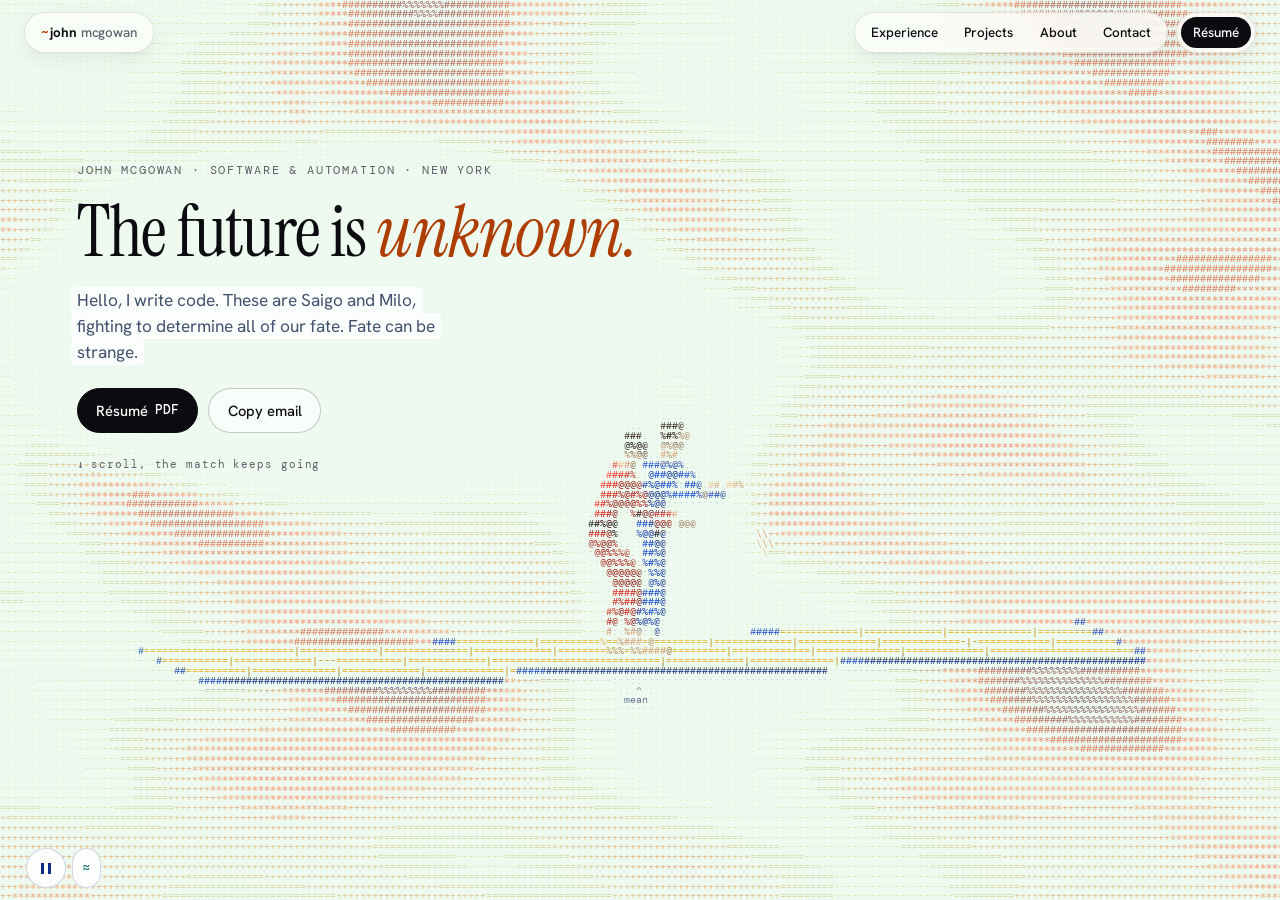
==== commit 5c6b7b52: "Mobile formatting fix" ====
--- a/index.html
+++ b/index.html
@@ -1109,7 +1109,7 @@
               <li><b>Real punto banco.</b><span>Eight decks, a burn card, a cut card and the full third-card rules, dealt from a shuffled shoe.</span></li>
               <li><b>Provably even.</b><span>Banker pays 0.97307 to 1. Four million simulated hands averaged &minus;0.0002 bets a hand, well inside the noise.</span></li>
               <li><b>Judoka from primitives.</b><span>About 34 ellipsoids, boxes and cylinders each, on a joint rig, raycast into characters every frame.</span></li>
-              <li><b>Throws that keep score.</b><span>Red (Player) holds the left, blue (Banker) the right. The winner throws the loser out past his own side, harai goshi or seoi nage, then they walk back to their marks, so the match drifts with Zob&rsquo;s money.</span></li>
+              <li><b>Throws that keep score.</b><span>Red (Player) holds the left, blue (Banker) the right. The winner throws the loser out past his own side (harai goshi, uchi mata, seoi nage, tai otoshi or tomoe nage), then they walk back to their marks, so the match drifts with Zob&rsquo;s money.</span></li>
             </ul>
             <ul class="stack" aria-label="Built with"><li>JavaScript</li><li>Canvas 2D</li><li>No dependencies</li></ul>
           </details>
@@ -1641,9 +1641,9 @@
   }
 
   /* ── the throws ──────────────────────────────────────────────────────
-     Every exchange is one of three techniques, each keyed as poses on its
-     own real timeline with tori (the thrower) starting on the right. Both
-     throws send uke over tori and out past tori's side, which is the
+     Every exchange is one of seven techniques, each keyed as poses on its
+     own real timeline with tori (the thrower) starting on the right. Every
+     throw sends uke over or past tori and out beyond tori's side, which is the
      direction Zob's money moves: blue, on the right, throws red to the
      right on a banker win; red, on the left, throws blue to the left on a
      player win. Then they walk back to their marks (see boutMove):
@@ -1654,8 +1654,10 @@
        past tori, on the far side.
      seoi nage — the same entry dropped low: tori's knees go deep, no leg
        sweep, and uke goes over the shoulder on a higher, tighter arc.
-     a blocked attempt — what a tie looks like: tori turns in, uke drops
-       his hips and stuffs it, tori spins back out to grips.
+     uchi mata, tai otoshi and tomoe nage — below, each with its own
+       picture of how uke goes over.
+     a blocked attempt or a faked foot sweep — what a tie looks like:
+       nobody goes down.
 
      No two exchanges match: each one picks its own pace, arc height and
      landing spot. A pose is [x, y, yaw, pitch, waist bend, hip L, knee L,
@@ -1711,6 +1713,55 @@
     8: { 4: 45, 5: -8, 6: 18, 7: 8, 8: 16 }
   });
 
+  /* uchi mata: harai goshi's entry, but the reaping leg drives up between
+     uke's thighs, nearly to vertical, while tori's head goes down to
+     counter it, so uke goes over high and steep */
+  var UCHI_T = derive(HARAI_T, {
+    4: { 4: 62, 5: -6, 6: 10, 7: 80, 8: 10, 13: -18 },
+    5: { 4: 84, 5: -2, 6: 6, 7: 135, 8: 4, 13: -26 },
+    6: { 4: 82, 5: -2, 6: 6, 7: 128, 8: 8, 13: -24 },
+    7: { 4: 64, 5: -6, 6: 12, 7: 70, 8: 16 },
+    8: { 4: 46, 7: 20 }
+  });
+  /* tai otoshi: tori turns in low on his front knee and plants the other
+     leg straight back across uke's shins, then pulls him down over it.
+     No lift at all, so uke trips over on a low, short arc */
+  var TAI_T = derive(HARAI_T, {
+    3: { 4: 24, 5: -36, 6: 58, 7: 20, 8: 6 },
+    4: { 4: 34, 5: -42, 6: 72, 7: 38, 8: 0, 9: -30, 10: -90, 11: -20, 12: -100, 13: -10 },
+    5: { 4: 44, 5: -44, 6: 76, 7: 40, 8: 0, 9: -10, 10: -80, 11: 0, 12: -90, 13: -20 },
+    6: { 4: 50, 5: -42, 6: 72, 7: 36, 8: 2, 9: -6, 10: -70, 11: 4, 12: -80, 13: -20 },
+    7: { 4: 40, 5: -30, 6: 50, 7: 20, 8: 10 },
+    8: { 4: 30, 5: -16, 6: 30, 7: 8, 8: 14 }
+  });
+  var TAI_U = derive(HARAI_U, { 8: { 0: 125 }, 9: { 0: 125 }, 10: { 0: 96 } });
+  /* tomoe nage, the circle throw: tori faces uke the whole time, sits down
+     under him and rolls onto his back with a foot in uke's belly, and the
+     leg straightening sends uke over tori's head to land beyond it. Then
+     tori sits up, stands and turns round to face the way uke went. Lying
+     down isn't grounded: y puts the hips about 16 off the mat. */
+  var TOMOE_T = [
+    [ 40,    0, -90,   0, 12,  -10,  10,  10,  12,  -60, -50, -50, -60,   0, 1],
+    [ 22,    0, -90,   0,  8,  -24,  16,  12,  16,  -84, -96, -76,-100,   4, 1],
+    [  8,  -60, -90, -20,  0,  -60, 100, -50,  90,  -90, -90, -80,-100,   0, 0],
+    [  0, -115, -90, -60,  0, -100,  80, -40, 100, -110, -80,-100, -90, -10, 0],
+    [ -2, -130, -90, -85,  0, -120,  30, -50, 110, -130, -60,-120, -70, -15, 0],
+    [ -2, -132, -90, -90,  0, -140,  10, -60, 100, -140, -40,-130, -50, -15, 0],
+    [ -2, -132, -90, -90,  0, -110,  40, -60, 100, -120, -30,-110, -30, -10, 0],
+    [ -2, -132, -90, -88,  0,  -80,  60, -50,  90,  -90, -30, -90, -30,  -5, 0],
+    [ -2, -130, -90, -85,  0,  -70,  70, -50,  90,  -60, -40, -60, -40,   0, 0],
+    [ -4, -110, -90, -30, 10,  -80,  90, -70,  90,  -60, -50, -60, -50,   0, 0],
+    [-24,    0,  20,   0, 30,  -50,  80, -40,  70,  -60, -50, -60, -50,   0, 1],
+    [-36,    0,  90,   0, 14,  -10,  10,  10,  12,  -60, -50, -50, -60,   0, 1],
+    [-40,    0,  90,   0, 12,  -10,  10,  10,  12,  -60, -50, -50, -60,   0, 1]
+  ];
+  /* uke is pulled forward and down onto tori's foot before he goes over */
+  var TOMOE_U = derive(HARAI_U, {
+    2: { 0: -28, 4: 36 },
+    3: { 0: -18, 3: 18, 4: 50, 9: -95, 11: -95 },
+    8: { 0: 170 }, 9: { 0: 170 }, 10: { 0: 130 }
+  });
+
   var BLOCK_T = [
     [ 40, 0, -90, 0, 12,  -10, 10,  10, 12,  -60, -50, -50, -60,   0, 1],
     [ 14, 0,   0, 0, 16,  -20, 26,   6, 24,  -70, -60, -62, -70,   0, 1],
@@ -1728,6 +1779,25 @@
     [-40, 0, 90, 0, 12,  -10, 10,  10, 12,  -60, -50, -50, -60,  0, 1]
   ];
 
+  /* the other tie: tori fakes a foot sweep (de ashi barai) and uke lifts
+     the foot out of its way and puts it back down */
+  var SWEEP_T = [
+    [ 40, 0, -90,  0, 12,  -10, 10,  10, 12,  -60, -50, -50, -60,  0, 1],
+    [ 36, 0, -90,  0,  6,   -4,  8, -10, 16,  -70, -60, -56, -66,  0, 1],
+    [ 32, 0, -90, -4,  0,   -2,  6, -50,  2,  -76, -56, -62, -70,  0, 1],
+    [ 36, 0, -90, -2,  4,   -6,  8, -28, 10,  -70, -54, -58, -66,  0, 1],
+    [ 40, 0, -90,  0, 10,  -10, 10,   4, 12,  -62, -52, -52, -62,  0, 1],
+    [ 40, 0, -90,  0, 12,  -10, 10,  10, 12,  -60, -50, -50, -60,  0, 1]
+  ];
+  var SWEEP_U = [
+    [-40, 0, 90, 0, 12,  -10, 10,  10, 12,  -60, -50, -50, -60,  0, 1],
+    [-40, 0, 90, 0, 14,  -10, 10,  10, 12,  -62, -50, -52, -60,  0, 1],
+    [-44, 0, 90, 0, 16,   -8,  8, -30, 80,  -66, -46, -54, -58,  2, 1],
+    [-42, 0, 90, 0, 14,  -10, 10,   0, 30,  -62, -50, -52, -60,  0, 1],
+    [-40, 0, 90, 0, 12,  -10, 10,   8, 14,  -60, -50, -50, -60,  0, 1],
+    [-40, 0, 90, 0, 12,  -10, 10,  10, 12,  -60, -50, -50, -60,  0, 1]
+  ];
+
   /* each technique: its key times, both tables, uke's flight (when it
      starts and lands, the arc's two control points and landing spot, how
      far he turns over, how hard the clock accelerates), and whether the
@@ -1740,8 +1810,26 @@
        tighter too: he should roll over tori's back, not float above it */
     seoi:  { kt: HARAI_K, t: SEOI_T, u: HARAI_U, swap: true,
              fly: { a: 1.10, b: 1.95, c1: [-10, 214], c2: [90, 199], end: [135, 16], turn: 270, acc: 1.7, lift: 0.05 } },
-    block: { kt: [0, 0.45, 0.75, 1.0, 1.3, 1.75], t: BLOCK_T, u: BLOCK_U, swap: false, fly: null }
+    /* uchi mata throws him higher and steeper than harai goshi */
+    uchi:  { kt: HARAI_K, t: UCHI_T, u: HARAI_U, swap: true,
+             fly: { a: 1.10, b: 2.05, c1: [-10, 300], c2: [110, 290], end: [150, 16], turn: 270, acc: 1.6 } },
+    /* tai otoshi trips him: low, short and late */
+    tai:   { kt: HARAI_K, t: TAI_T, u: TAI_U, swap: true,
+             fly: { a: 1.25, b: 1.95, c1: [0, 190], c2: [80, 170], end: [125, 16], turn: 270, acc: 1.4 } },
+    /* tomoe nage throws him over tori's head from below, so the arc starts
+       low and ends farthest out */
+    tomoe: { kt: HARAI_K, t: TOMOE_T, u: TOMOE_U, swap: true,
+             fly: { a: 1.15, b: 2.05, c1: [-10, 260], c2: [110, 250], end: [170, 16], turn: 270, acc: 1.4 } },
+    block: { kt: [0, 0.45, 0.75, 1.0, 1.3, 1.75], t: BLOCK_T, u: BLOCK_U, swap: false, fly: null },
+    sweep: { kt: [0, 0.35, 0.6, 0.85, 1.15, 1.5], t: SWEEP_T, u: SWEEP_U, swap: false, fly: null }
   };
+  /* how often each one comes up; a tie is a block or a sweep, evenly */
+  var WINS = [['harai', 0.26], ['uchi', 0.2], ['seoi', 0.2], ['tai', 0.17], ['tomoe', 0.17]];
+  function pickWin() {
+    var r = Math.random(), i = 0;
+    while (i < WINS.length - 1 && (r -= WINS[i][1]) > 0) i++;
+    return WINS[i][0];
+  }
   var KEYS = ['x', 'y', 'yaw', 'pitch', 'bend', 'hl', 'kl', 'hr', 'kr', 'sl', 'el', 'sr', 'er', 'nx', 'g'];
   var LEGS = [5, 6, 7, 8], ARMS = [9, 10, 11, 12], HEAD = [13];
 
@@ -1841,7 +1929,7 @@
      draws its own pace, arc height, landing spot and how hard it lands. */
   function begin(who) {
     var tie = who < 0, tori = tie ? (Math.random() < 0.5 ? 0 : 1) : who;
-    var name = tie ? 'block' : Math.random() < 0.6 ? 'harai' : 'seoi';
+    var name = tie ? (Math.random() < 0.5 ? 'block' : 'sweep') : pickWin();
     var T0 = TECH[name], pace = 0.86 + Math.random() * 0.3;
     bout.th = {
       T: T0, name: name, t: 0, tori: tori, m: bout.side[tori],
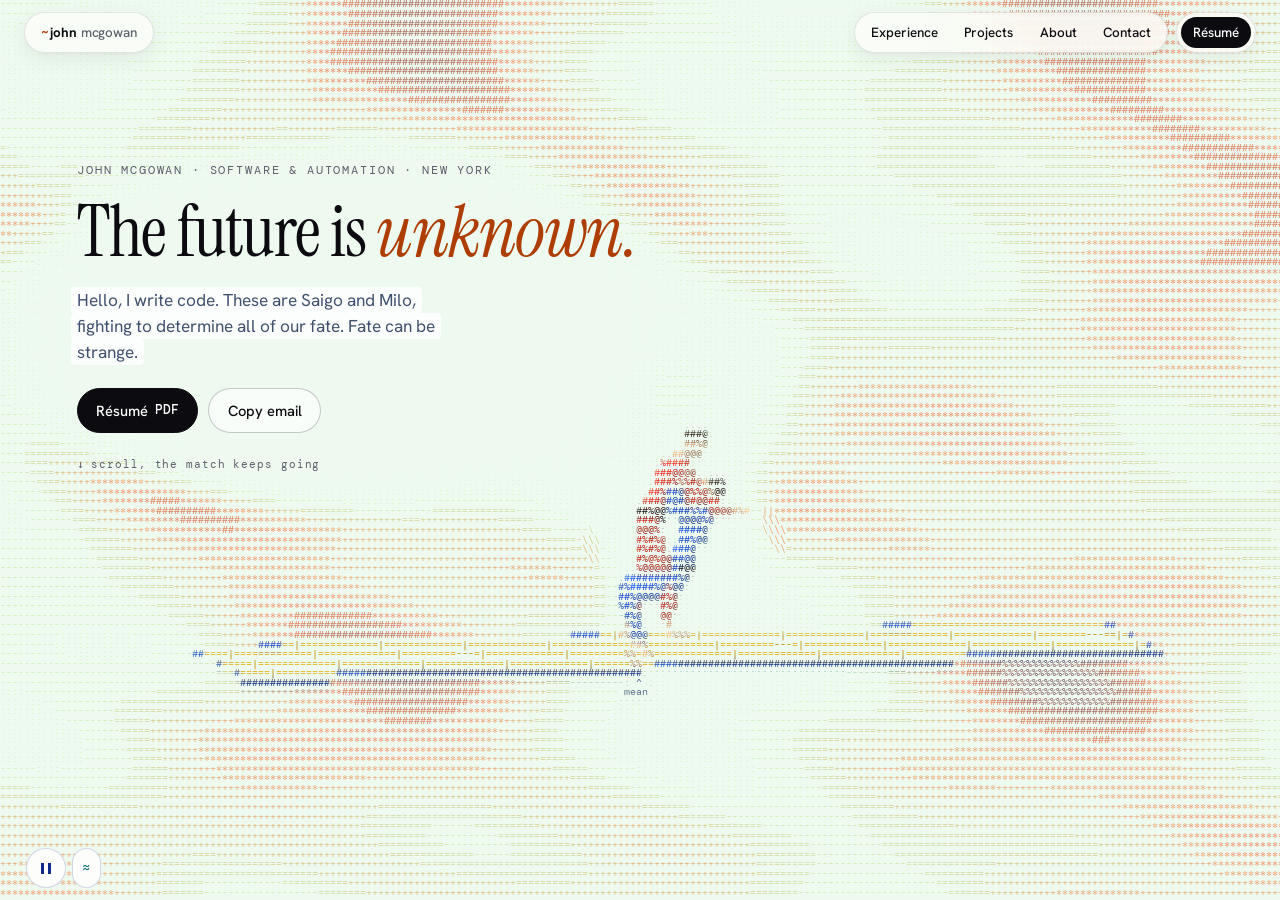
==== commit 1b73f3d3: "Judokas slide and splash :)" ====
--- a/index.html
+++ b/index.html
@@ -1108,7 +1108,7 @@
             <ul class="facts">
               <li><b>Real punto banco.</b><span>Eight decks, a burn card, a cut card and the full third-card rules, dealt from a shuffled shoe.</span></li>
               <li><b>Provably even.</b><span>Banker pays 0.97307 to 1. Four million simulated hands averaged &minus;0.0002 bets a hand, well inside the noise.</span></li>
-              <li><b>Judoka from primitives.</b><span>About 34 ellipsoids, boxes and cylinders each, on a joint rig, raycast into characters every frame.</span></li>
+              <li><b>Judoka from primitives.</b><span>About 34 ellipsoids, boxes and cylinders each, raycast into characters every frame. Past 1&times; the throws are capped at about one every two seconds, so speed never costs frames: every hand still counts, each throw acts out the latest one, and the mat slides to catch up.</span></li>
               <li><b>Throws that keep score.</b><span>Red (Player) holds the left, blue (Banker) the right. The winner throws the loser out past his own side (harai goshi, uchi mata, seoi nage, tai otoshi or tomoe nage), then they walk back to their marks, so the match drifts with Zob&rsquo;s money.</span></li>
             </ul>
             <ul class="stack" aria-label="Built with"><li>JavaScript</li><li>Canvas 2D</li><li>No dependencies</li></ul>
@@ -1501,16 +1501,26 @@
   var HERO_H = 0.32;                     // the bout's share of the screen height on landing
   var PAD = 10;                          // px kept clear above and below the bout
 
-  /* drift never pulls the camera back (layout() keeps the bout on screen
-     by panning instead), so the only thing that does is the canvas getting
-     shorter as the page scrolls (the bout always fits its height, so that
-     one is instant) */
+  /* two things pull the camera back: the canvas getting shorter as the
+     page scrolls (the bout always fits its height, so that one is
+     instant), and Zob's total wandering from the mean. Each step away
+     widens the view as if the frame had to hold everything from the mean
+     out to the bout, times 1.25 (and never less than a gentle pull that
+     starts at the first step), and it eases, so the camera breathes out
+     on a run and back in as it reverts. It stops at ZMIN of the landing
+     scale, so a long run can't shrink the judoka to nothing (past that,
+     layout()'s panning keeps them on screen). In the strip the bar leaves
+     too little room to zoom, so the drift there stops pulling back. */
   /* TOPI: on a phone the bar sits over the top of the strip, so the bout
      fits in what's left under it */
   var TOPI = 0;
   function fitH(h) { return Math.max(0.05, (h - 2 * PAD - TOPI) / ZH); }
-  function camGoal() {      // panning keeps the drift on screen, so it needs no pull-back
-    return Math.min(cam.S0, (vw * 0.5) / (1.25 * ZHW));
+  var ZMIN = 0.4;
+  function camGoal() {
+    var far = Math.abs(bout.cx) * (1 - stripP);
+    var hold = (vw * 0.5) / (1.25 * (far + ZHW));     // the mean and the bout both in frame
+    var ease = cam.S0 / (1 + far / (3 * ZHW));         // and a gentle pull from the first step
+    return Math.max(cam.S0 * ZMIN, Math.min(cam.S0, hold, ease));
   }
   function camFit() {
     cam.S0 = Math.min(HERO_H * vh / ZH, fitH(vh), (vw * 0.5) / (1.25 * ZHW));
@@ -1974,11 +1984,19 @@
       tori.x += drift * k; uke.x += drift * k;
       if (T0.fly && t >= T0.fly.b && !ex.slam) {
         ex.slam = 1;
-        if (G.speed <= 10) {
+        {
+          /* the impact, at every speed (throws never come faster than one
+             every second and a half, so the rings can't pile up): a hard
+             ring and a second one a beat behind it, the calm pool round the
+             judoka opening up so the rings show right from where he hits, a
+             fountain of spray, and the mat jolting */
           var lx = bout.cx + ex.m * (T0.fly.end[0] + ex.land);   // where he lands, on screen
-          splash(AX + (VIEW[0] || 1) * lx * cam.S, AY + (ZCY - VIEW[4] * lx) * cam.S, 1.8 + ex.hard);
-          spray(lx, Math.round(48 + 36 * ex.hard), ex.m);
-          surge = 0.8 + ex.hard * 0.4;
+          var hx = AX + (VIEW[0] || 1) * lx * cam.S, hy = AY + (ZCY - VIEW[4] * lx) * cam.S;
+          splash(hx, hy, 3.4 + 1.6 * ex.hard);
+          splash(hx, hy, 1.8 + ex.hard, 0.16);
+          spray(lx, Math.round(84 + 60 * ex.hard), ex.m);
+          surge = 1.3 + ex.hard * 0.6;
+          hit = { t: T, a: (3 + 3 * ex.hard) * Math.min(1, cam.S * 2) };
         }
       }
       if (t >= end) {
@@ -2234,6 +2252,7 @@
      the stage's origin has to go for that, which moves as the bout drifts.
      stripP is how far the shrink has got, 0 to 1. */
   var AX = 0, AY = 0, BX = 0, BY = 0, stripP = 0;
+  var hit = { t: -9, a: 0 };     // the last throw's landing: when, and how hard it jolts
   /* the name pill's box, measured on resize (and once the fonts land), not
      every frame: reading layout mid-scroll would force a reflow per frame */
   /* barL is where the links on the right start, and dockW the width of
@@ -2300,6 +2319,9 @@
     var u = (VIEW[0] || 1) * bout.cx * cam.S, R = Math.max(1, half - 300 * cam.S - 12);
     AX = BX + u / Math.sqrt(1 + (u / R) * (u / R)) - u;
     AY = BY + VIEW[4] * bout.cx * cam.S;
+    /* a landing jolts the mat and the pair down and back, for a moment */
+    var ha = T - hit.t;
+    if (ha >= 0 && ha < 0.5) AY += hit.a * Math.exp(-ha * 12) * Math.cos(ha * 62);
     /* the words scroll with the intro, pixel for pixel, fading as they go */
     var st = scroller.scrollTop;
     heroEl.style.transform = 'translateY(' + (-st) + 'px)';
@@ -2371,9 +2393,10 @@
     }
   }
 
-  function splash(x, y, s) {
+  /* d: start the ring that many seconds from now */
+  function splash(x, y, s, d) {
     if (ripples.length >= RMAX) ripples.shift();
-    ripples.push({ x: x, y: y, t: T, s: s * gainSet });
+    ripples.push({ x: x, y: y, t: T + (d || 0), s: s * gainSet });
   }
 
   function draw() {
@@ -2445,6 +2468,7 @@
     for (i = 0; i < ripples.length; i++) {
       var rp = ripples[i], age = T - rp.t;
       if (age > RLIFE) continue;
+      if (age < 0) { ripples[live++] = rp; continue; }    // not started yet
       var R = 300 * age * (1 - 0.055 * age);              // front, easing off
       var W = 38 + 46 * age;                              // wake half-width
       var A = rp.s * Math.exp(-age * 0.95)
@@ -2543,6 +2567,9 @@
          same idea as the still water behind the words, pulled toward a trough
          with a smooth edge so the water doesn't draw a ring round him ── */
     if (zw) {
+      /* for a second after a throw lands the pool opens up, so the rings
+         show from the spot he hit instead of starting at the pool's rim */
+      var pk = 0.9 * (1 - 0.85 * Math.max(0, 1 - (T - hit.t) / 1.1));
       var pcx = zc0 + zw * 0.5, pcy = zr0 + zh * 0.5, prx = zw * 0.5 + 4, pry = zh * 0.5 + 3;
       var pr0 = Math.max(0, Math.floor(pcy - pry)), pr1 = Math.min(rows, Math.ceil(pcy + pry));
       var pc0 = Math.max(0, Math.floor(pcx - prx)), pc1 = Math.min(cols, Math.ceil(pcx + prx));
@@ -2552,7 +2579,7 @@
           var ex = (c + 0.5 - pcx) / prx, e2 = ex * ex + ey2;
           if (e2 >= 1) continue;
           var pf = 1 - e2; pf = pf * pf * (3 - 2 * pf);
-          H[prw + c] += (-0.85 - H[prw + c]) * pf * 0.9;
+          H[prw + c] += (-0.85 - H[prw + c]) * pf * pk;
         }
       }
     }
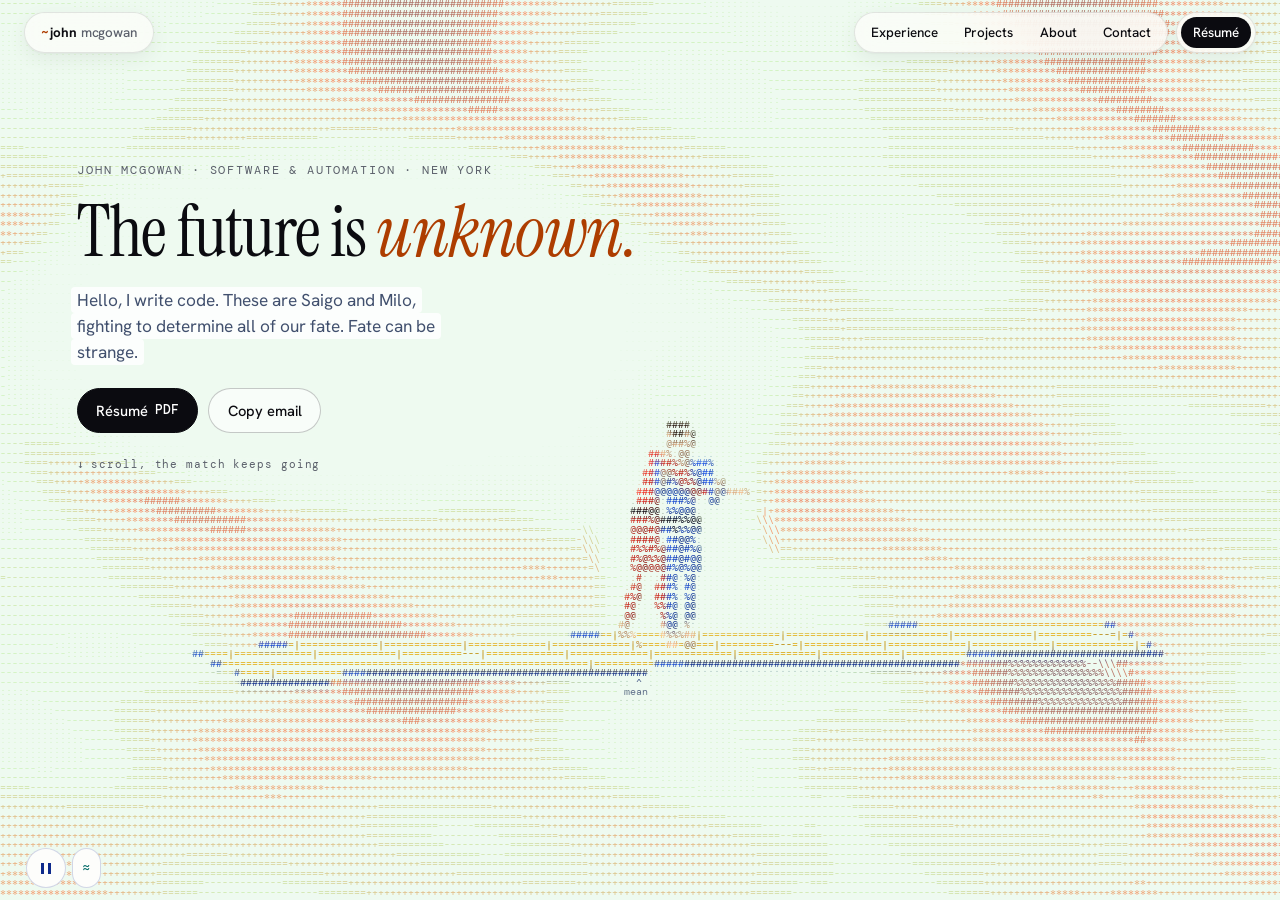
==== commit 2e03e1d0: "Ring return plz" ====
--- a/index.html
+++ b/index.html
@@ -2393,9 +2393,19 @@
     }
   }
 
-  /* d: start the ring that many seconds from now */
+  /* d: start the ring that many seconds from now. When the rings are all
+     in use, the faintest one makes room, not the oldest: the pointer's
+     trail drops a ring every tenth of a second, and evicting by age let a
+     moving mouse wipe out a throw's impact inside a second. */
   function splash(x, y, s, d) {
-    if (ripples.length >= RMAX) ripples.shift();
+    if (ripples.length >= RMAX) {
+      var wi = 0, wa = 1e9;
+      for (var i = 0; i < ripples.length; i++) {
+        var a = ripples[i].s * Math.exp(-0.95 * Math.max(0, T - ripples[i].t));
+        if (a < wa) { wa = a; wi = i; }
+      }
+      ripples.splice(wi, 1);
+    }
     ripples.push({ x: x, y: y, t: T + (d || 0), s: s * gainSet });
   }
 
